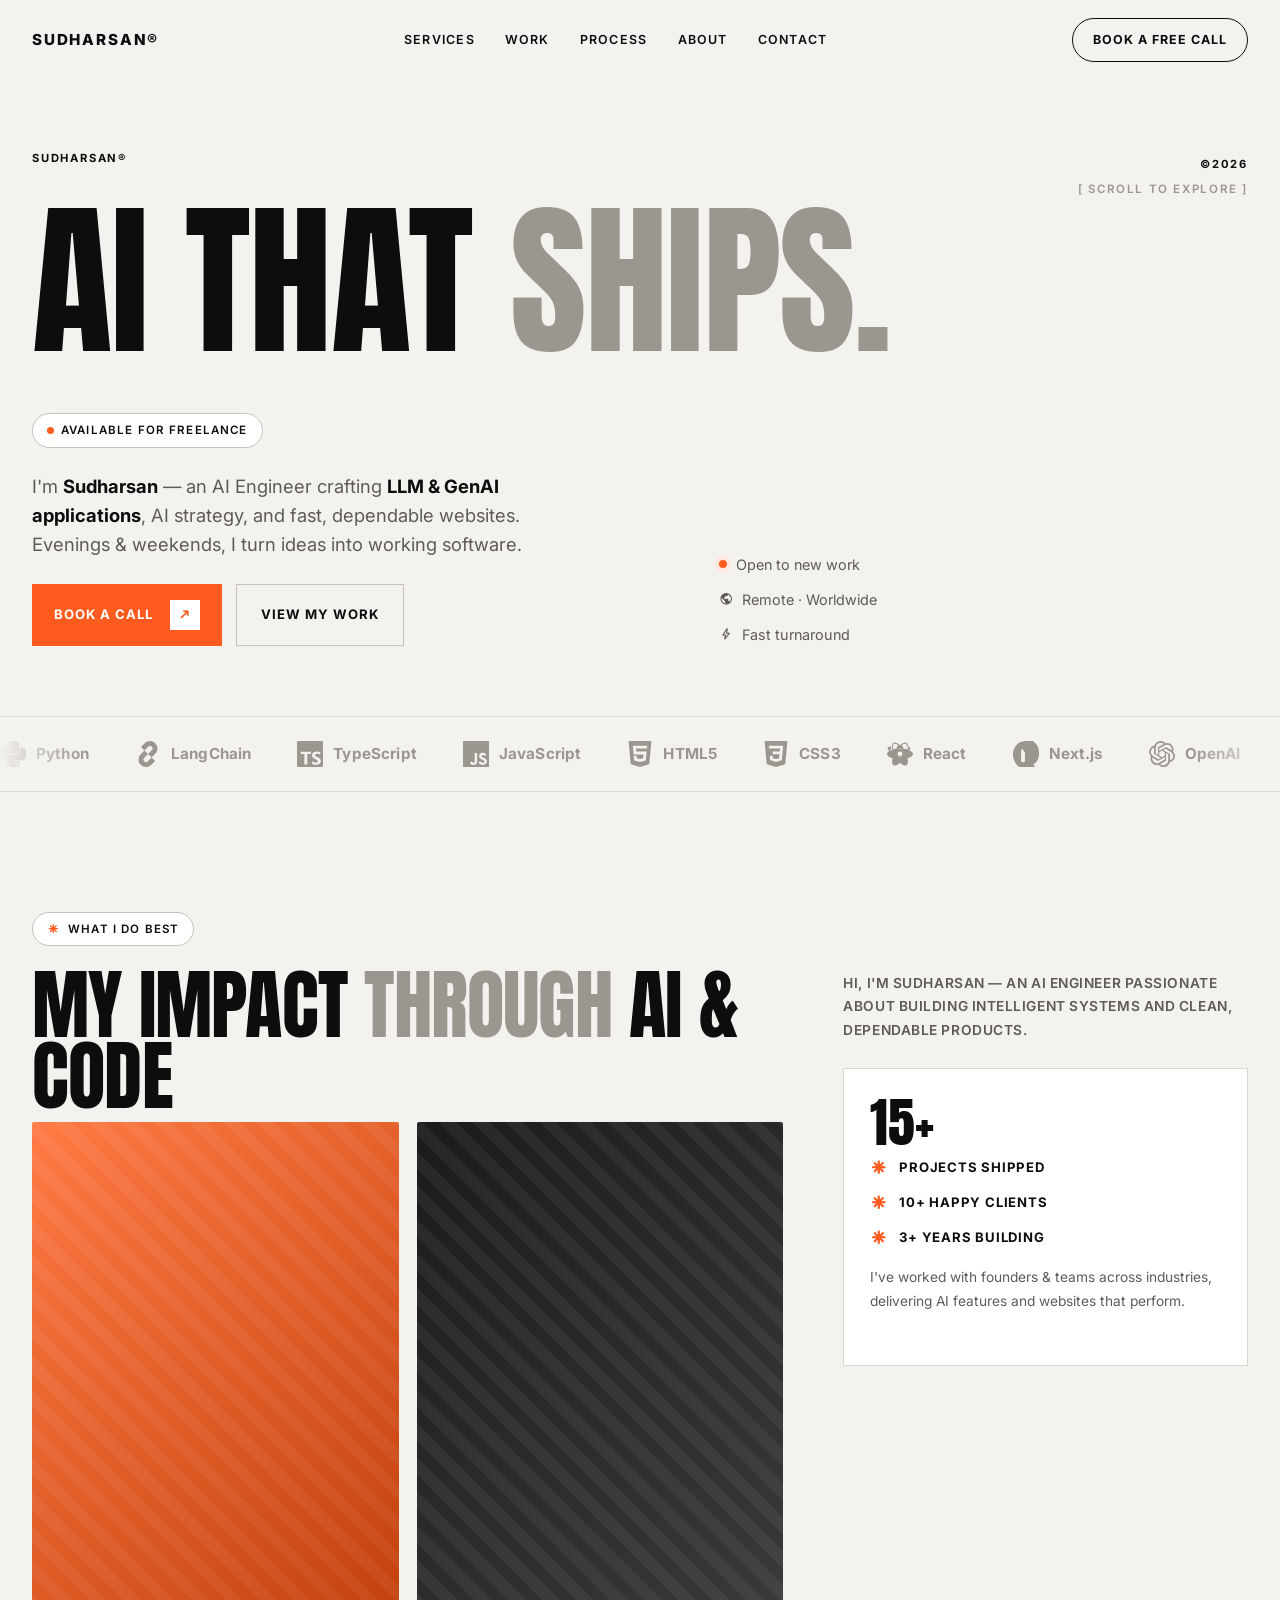
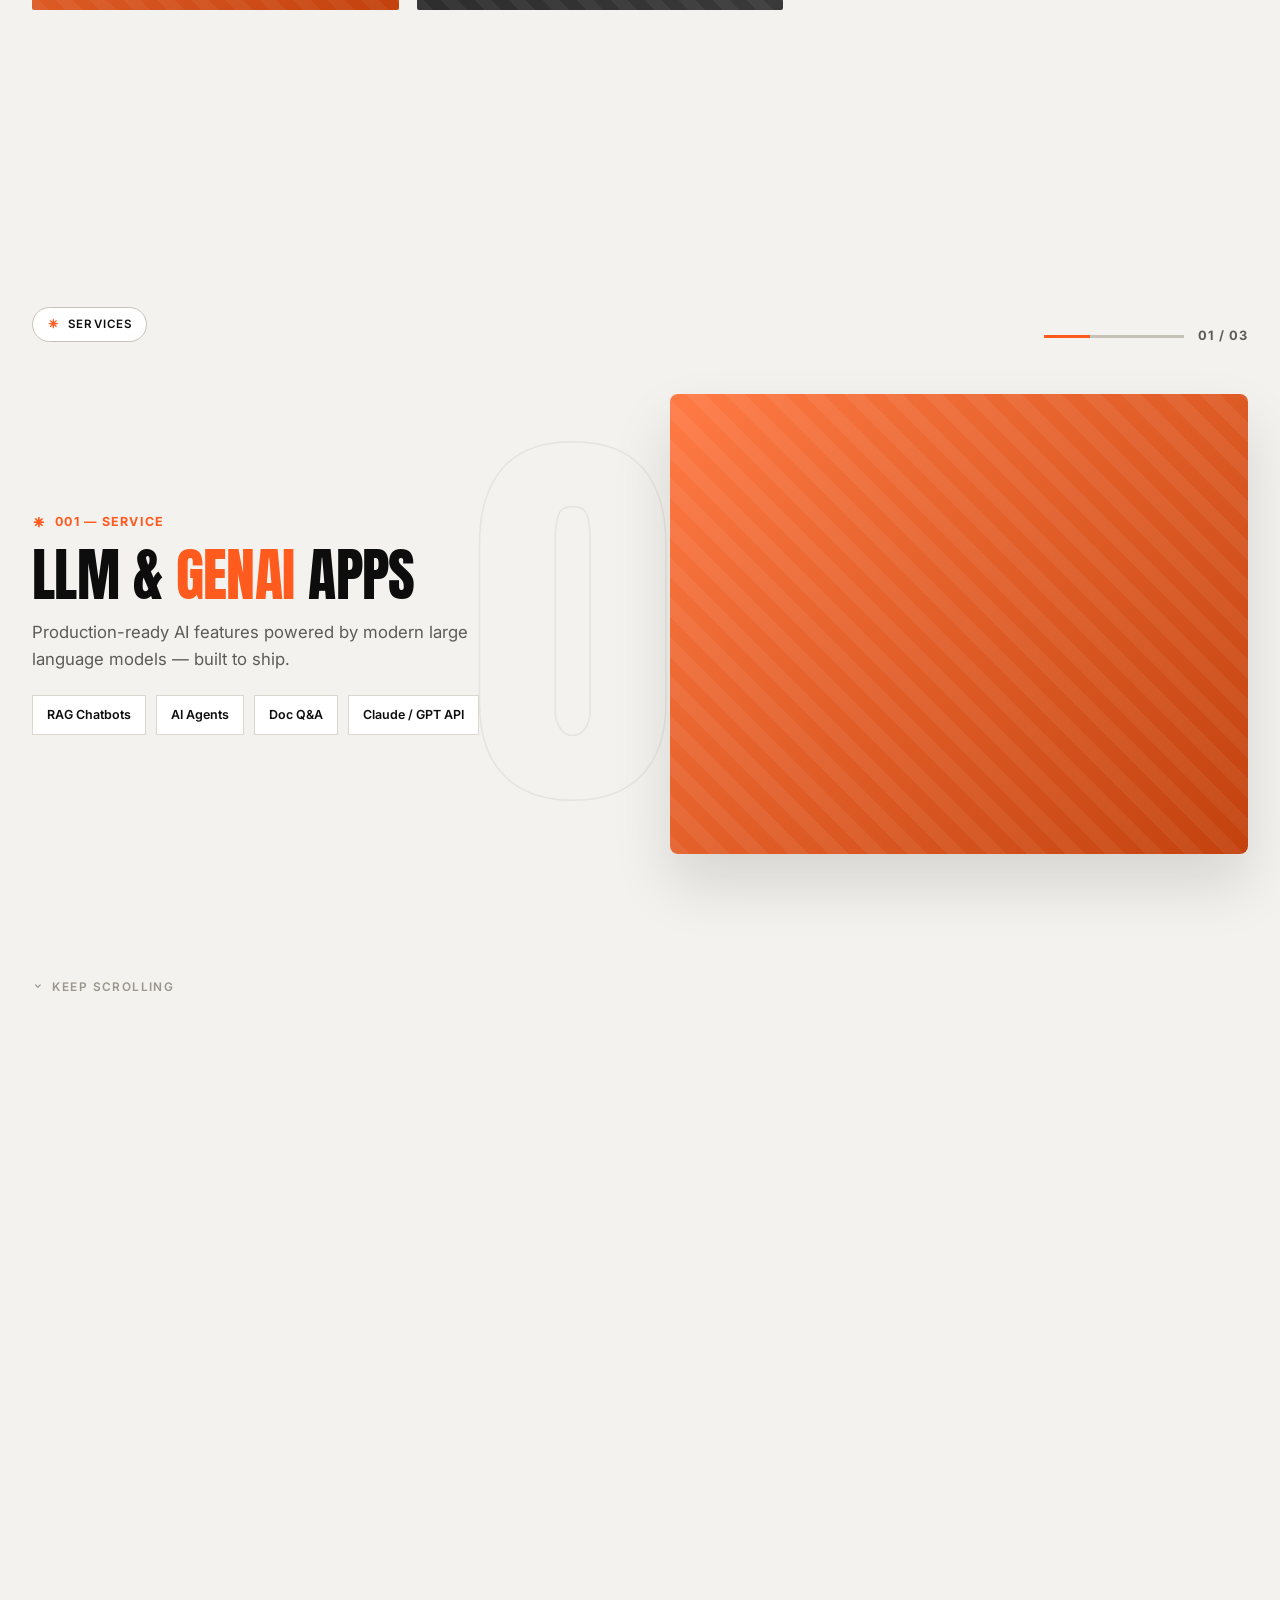
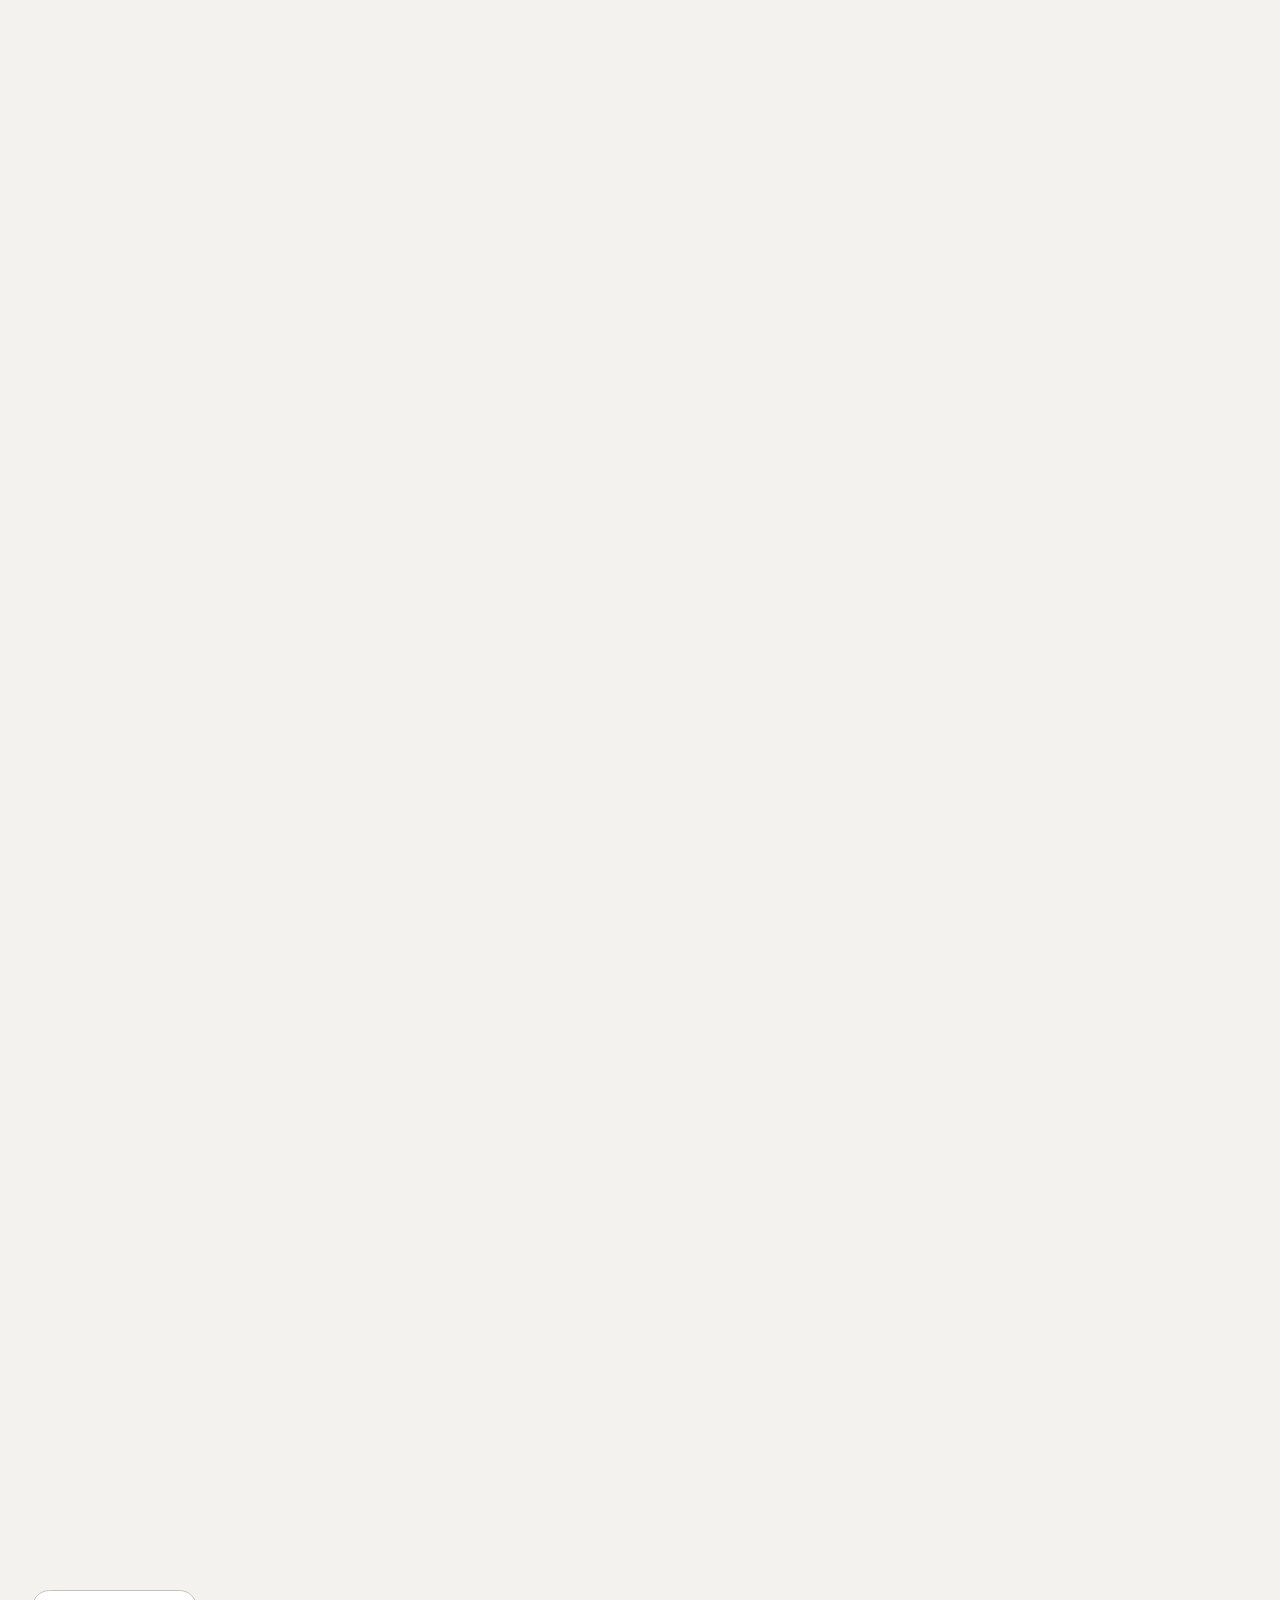
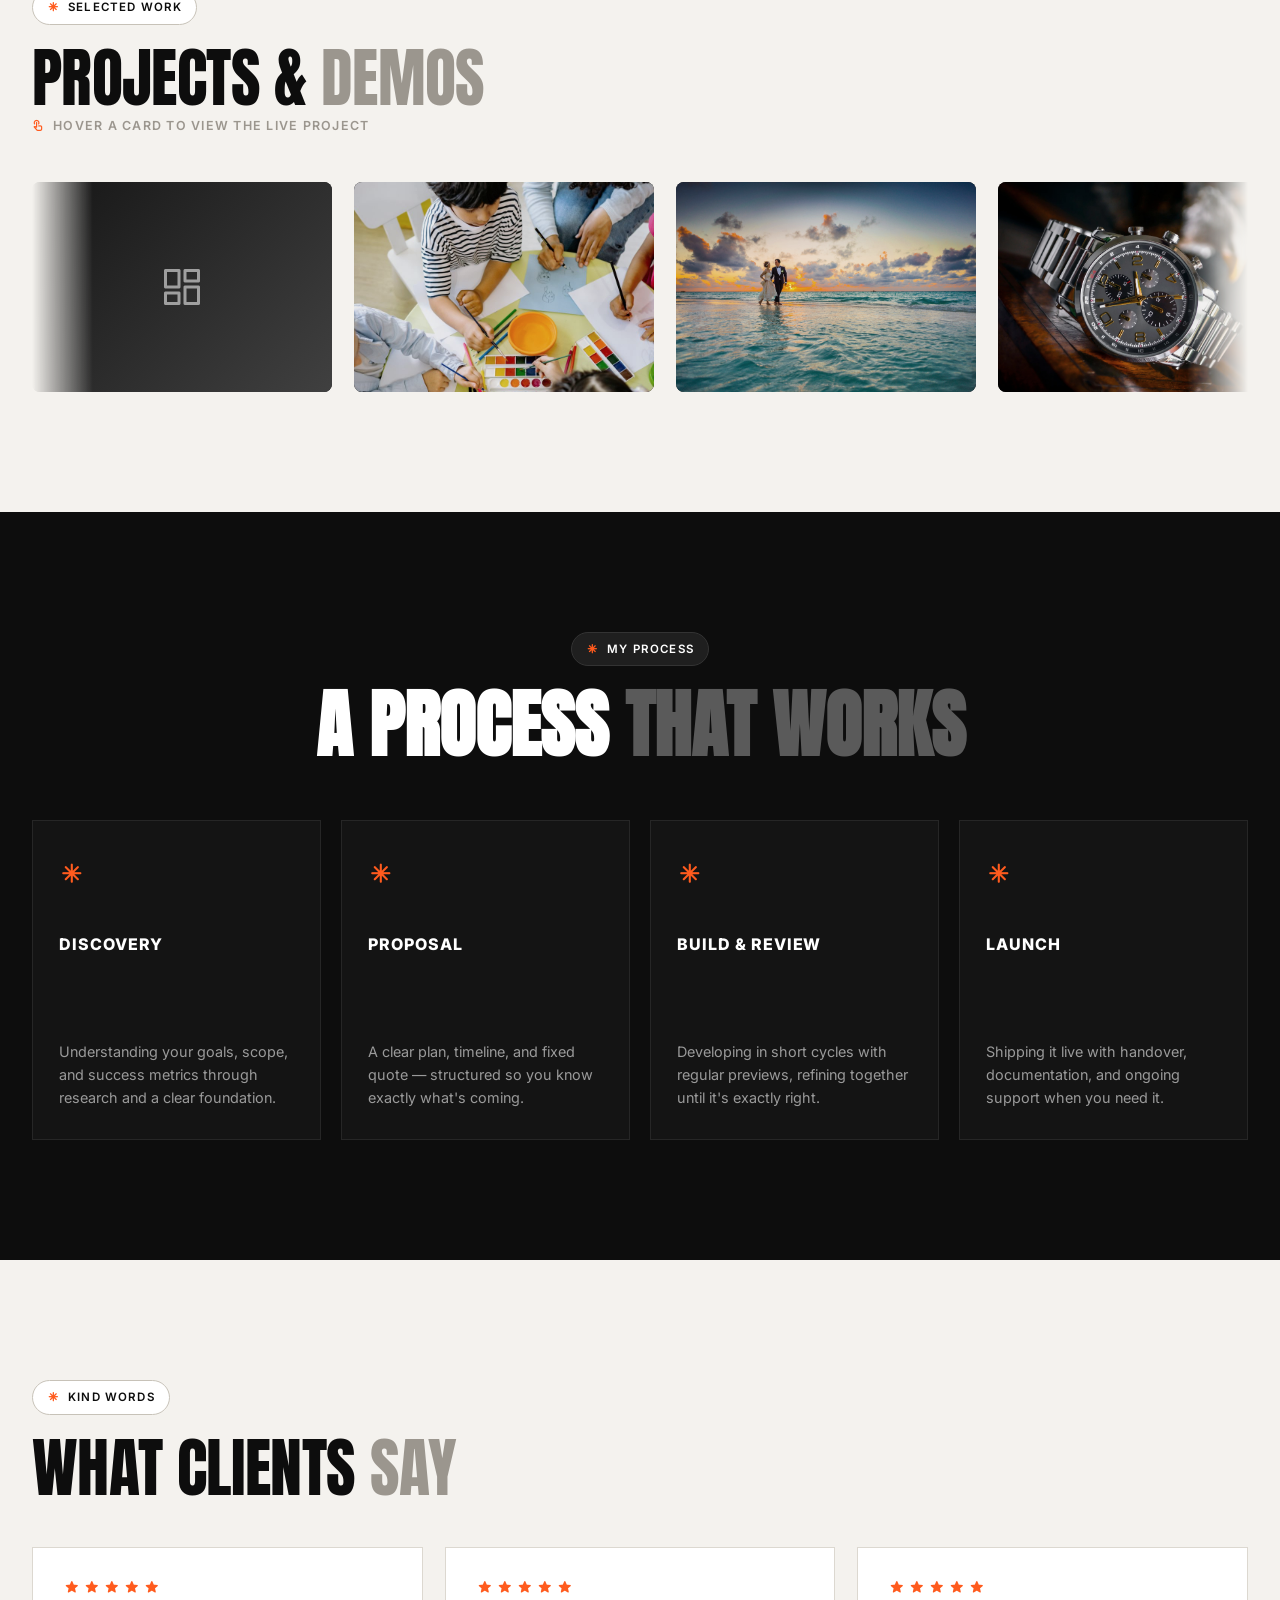
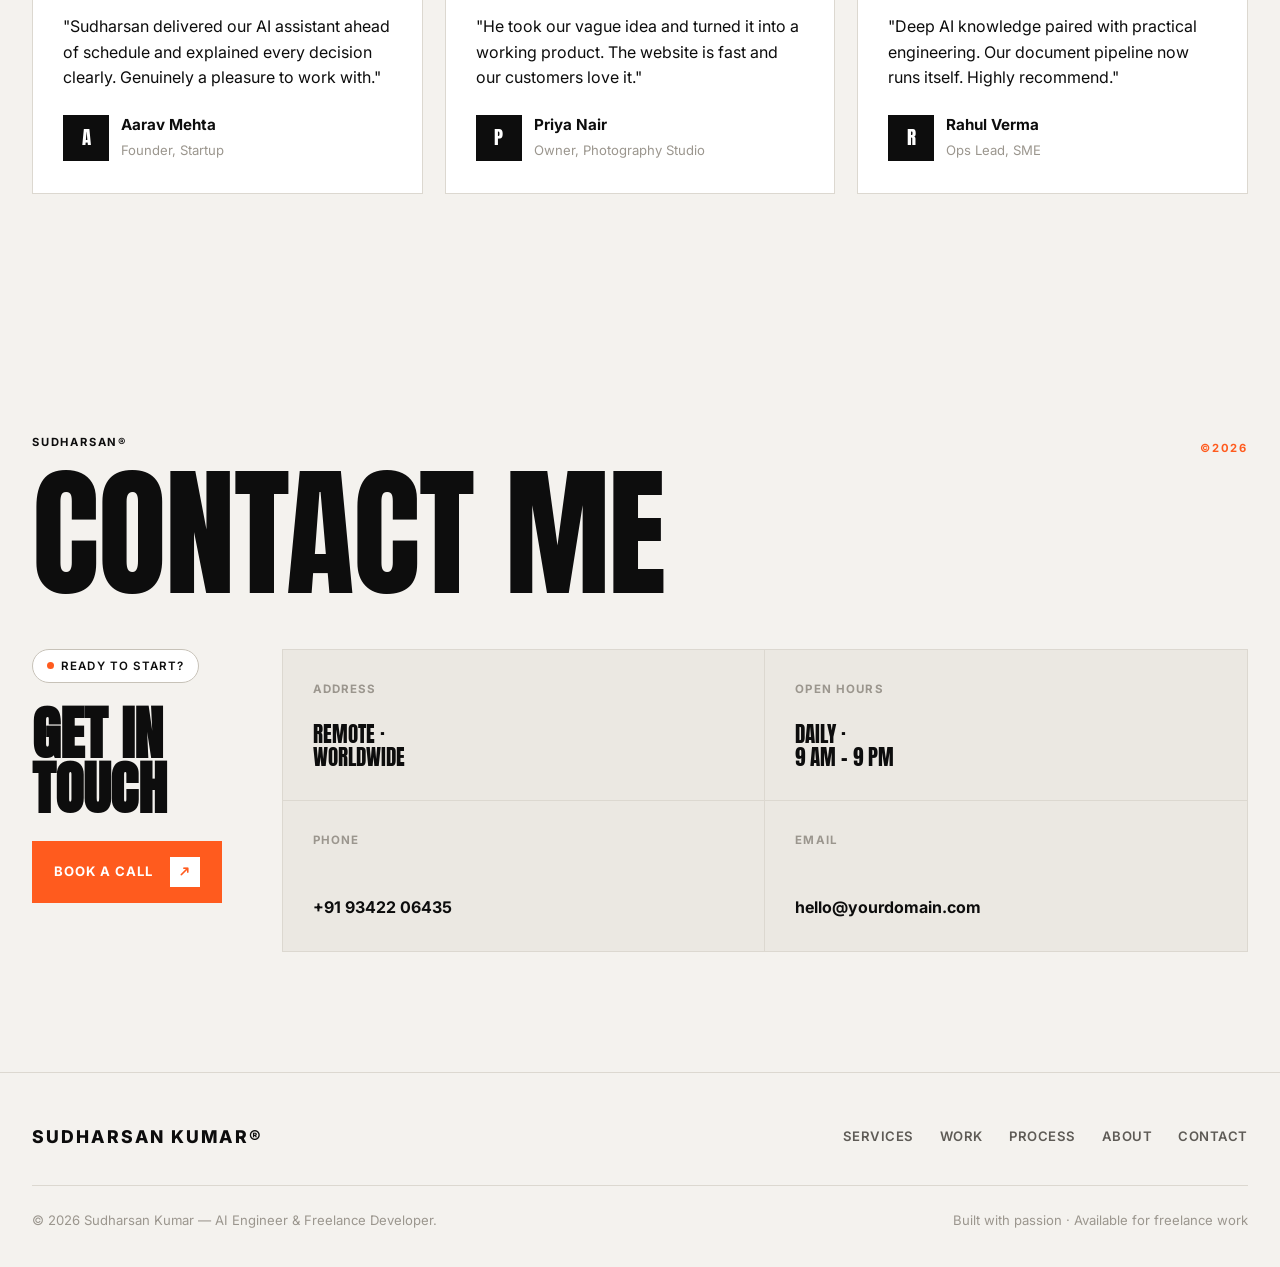
==== index.html @ 9393ac5e "Portfolio site + 5 live demos, bound to sudharsankumar.me Co-Authored-By: Claude Opus 4.8 (1M contex" ====
<!doctype html>
<html lang="en">
<head>
  <meta charset="utf-8" />
  <meta name="viewport" content="width=device-width, initial-scale=1" />
  <title>Sudharsan Kumar® — AI Engineer & Freelance Developer</title>
  <meta name="description" content="AI Engineer building LLM/GenAI applications, AI strategy, and modern web experiences. Available for freelance projects." />
  <meta property="og:title" content="Sudharsan Kumar — AI Engineer & Freelance Developer" />
  <meta property="og:description" content="LLM/GenAI apps, AI consulting, and web development — available for freelance work." />
  <meta property="og:type" content="website" />

  <link rel="preconnect" href="https://fonts.googleapis.com" />
  <link rel="preconnect" href="https://fonts.gstatic.com" crossorigin />
  <link href="https://fonts.googleapis.com/css2?family=Anton&family=Inter:wght@400;500;600;700;800&display=swap" rel="stylesheet" />
  <link href="https://fonts.googleapis.com/css2?family=Material+Symbols+Rounded:opsz,wght,FILL,GRAD@20..48,400,0,0&display=swap" rel="stylesheet" />

  <link rel="stylesheet" href="style.css" />
</head>
<body class="loading">

  <!-- intro preloader -->
  <div class="preloader" id="preloader">
    <div class="pl-name">SUDHARSAN<span class="fill">SUDHARSAN</span></div>
    <div class="pl-sub">AI Engineer · Freelance Developer</div>
  </div>

  <!-- header -->
  <header>
    <div class="wrap nav">
      <a href="#top" class="brand">Sudharsan®</a>
      <nav class="nav-links" id="navLinks">
        <a href="services.html">Services</a>
        <a href="#work">Work</a>
        <a href="#process">Process</a>
        <a href="#about">About</a>
        <a href="#contact">Contact</a>
      </nav>
      <div class="nav-right">
        <a href="#contact" class="nav-call">Book a Free Call</a>
        <button class="menu-btn" id="menuBtn"><span class="msi">menu</span></button>
      </div>
    </div>
  </header>

  <!-- hero -->
  <section class="hero" id="top">
    <div class="wrap">
      <div class="top-row">
        <span class="micro">Sudharsan®</span>
        <div style="text-align:right">
          <span class="micro orange">©2026</span>
          <div class="scroll-tag" style="margin-top:4px">[ Scroll to explore ]</div>
        </div>
      </div>
      <h1 class="display"><span class="b">AI THAT</span> <span class="g">SHIPS.</span></h1>

      <div class="hero-sub reveal">
        <div>
          <div class="sec-tag"><span class="pill"><span class="dot"></span> Available for freelance</span></div>
          <p class="lead">I'm <b>Sudharsan</b> — an AI Engineer crafting <b>LLM &amp; GenAI applications</b>, AI strategy, and fast, dependable websites. Evenings &amp; weekends, I turn ideas into working software.</p>
          <div class="hero-cta">
            <a class="btn btn-orange" href="#contact">Book a call <span class="ico"><span class="msi">north_east</span></span></a>
            <a class="btn btn-out" href="#work">View my work</a>
          </div>
        </div>
        <div class="hero-meta">
          <span><span class="live"></span> Open to new work</span>
          <span><span class="msi orange">public</span> Remote · Worldwide</span>
          <span><span class="msi orange">bolt</span> Fast turnaround</span>
        </div>
      </div>
    </div>
  </section>

  <!-- trusted / tech strip (logo loop) -->
  <div class="trusted">
    <div class="logo-loop"><div class="logo-track" id="logoTrack"></div></div>
  </div>

  <!-- impact / about-hero -->
  <section class="pad" id="about">
    <div class="wrap impact">
      <div class="reveal">
        <div class="sec-tag"><span class="pill"><span class="ast"><span class="msi">asterisk</span></span> What I do best</span></div>
        <h2 class="display">MY IMPACT <span class="g">THROUGH</span> AI &amp; CODE</h2>
        <div class="impact-imgs">
          <div class="ph"></div>
          <div class="ph dark"></div>
        </div>
      </div>
      <div class="right reveal">
        <p>Hi, I'm Sudharsan — an AI Engineer passionate about building intelligent systems and clean, dependable products.</p>
        <div class="statbox">
          <div class="big" data-count="15">0</div>
          <div class="stat-rows">
            <div class="r"><span class="msi">asterisk</span> Projects shipped</div>
            <div class="r"><span class="msi">asterisk</span> 10+ happy clients</div>
            <div class="r"><span class="msi">asterisk</span> 3+ years building</div>
          </div>
          <p style="text-transform:none;font-weight:400;color:var(--dim);margin-top:18px;letter-spacing:0">I've worked with founders &amp; teams across industries, delivering AI features and websites that perform.</p>
        </div>
      </div>
    </div>
  </section>

  <!-- services (scroll-pinned, one-by-one reveal) -->
  <section id="services" class="srv-scroll" data-count="3">
    <div class="srv-stage">
      <div class="wrap">
        <div class="srv-top">
          <div class="sec-tag"><span class="pill"><span class="ast"><span class="msi">asterisk</span></span> Services</span></div>
          <div class="srv-progress"><span class="bar" id="srvBar"></span><span class="idx" id="srvIdx">01 / 03</span></div>
        </div>

        <div class="srv-deck">
          <!-- giant rotating number -->
          <div class="srv-numwrap"><div class="srv-num" id="srvNum">01</div></div>

          <!-- slides -->
          <div class="srv-slides">
            <article class="srv-slide active" data-i="0">
              <div class="srv-kicker"><span class="ast"><span class="msi">asterisk</span></span> 001 — Service</div>
              <h3 class="display">LLM &amp; <span class="o">GENAI</span> APPS</h3>
              <p>Production-ready AI features powered by modern large language models — built to ship.</p>
              <div class="tags"><span>RAG Chatbots</span><span>AI Agents</span><span>Doc Q&amp;A</span><span>Claude / GPT API</span></div>
            </article>
            <article class="srv-slide" data-i="1">
              <div class="srv-kicker"><span class="ast"><span class="msi">asterisk</span></span> 002 — Service</div>
              <h3 class="display">AI <span class="o">CONSULTING</span> &amp; STRATEGY</h3>
              <p>Helping teams adopt AI the right way — practical, measurable, and grounded.</p>
              <div class="tags"><span>Use-case Discovery</span><span>Architecture</span><span>Proof-of-Concepts</span><span>Cost &amp; Quality Tuning</span></div>
            </article>
            <article class="srv-slide" data-i="2">
              <div class="srv-kicker"><span class="ast"><span class="msi">asterisk</span></span> 003 — Service</div>
              <h3 class="display">WEB <span class="o">DEVELOPMENT</span></h3>
              <p>Fast, responsive static &amp; dynamic websites &amp; apps for businesses of every kind.</p>
              <div class="tags"><span>Schools &amp; Colleges</span><span>Photography</span><span>E-commerce</span><span>Dashboards &amp; Auth</span></div>
            </article>
          </div>

          <!-- visual panels (cross-fade per service) -->
          <div class="srv-visual">
            <div class="vp active" data-i="0" style="background:linear-gradient(135deg,#ff7a45,#c2410c)"></div>
            <div class="vp" data-i="1" style="background:linear-gradient(135deg,#1b1b1b,#3a3a3a)"></div>
            <div class="vp" data-i="2" style="background:linear-gradient(135deg,#ffb38a,#ff5b1e)"></div>
          </div>
        </div>

        <div class="srv-hint" id="srvHint"><span class="msi">expand_more</span> Keep scrolling</div>
      </div>
    </div>
  </section>

  <!-- work -->
  <section class="pad" id="work" style="padding-top:0">
    <div class="wrap">
      <div class="sec-tag reveal"><span class="pill"><span class="ast"><span class="msi">asterisk</span></span> Selected work</span></div>
      <h2 class="display reveal" style="font-size:clamp(2.2rem,5vw,4rem)">PROJECTS &amp; <span class="gray">DEMOS</span></h2>

      <div class="work-hint reveal"><span class="msi">touch_app</span> Hover a card to view the live project</div>
      <div class="work-marquee">
      <div class="work-grid" id="workGrid">
        <a class="proj" href="demos/school-portal/index.html" target="_blank" rel="noopener">
          <div class="proj-fallback" style="background:linear-gradient(135deg,#161616,#404040)"><span class="msi">dashboard</span></div>
          <span class="viewp">View Project <span class="msi">north_east</span></span>
        </a>
        <a class="proj" href="demos/colegio-santa-lucia/index.html" target="_blank" rel="noopener">
          <img src="assets/school-site.jpg" alt="School / College Website" loading="lazy">
          <span class="viewp">View Project <span class="msi">north_east</span></span>
        </a>
        <a class="proj" href="demos/photography/index.html" target="_blank" rel="noopener">
          <img src="assets/photography.jpg" alt="Photography Studio Site" loading="lazy">
          <span class="viewp">View Project <span class="msi">north_east</span></span>
        </a>
        <a class="proj" href="demos/watches/index.html" target="_blank" rel="noopener">
          <img src="assets/watches.jpg" alt="Luxury Watch Store" loading="lazy">
          <span class="viewp">View Project <span class="msi">north_east</span></span>
        </a>
        <a class="proj proj-wide" href="demos/restaurant/index.html" target="_blank" rel="noopener">
          <img src="assets/restaurant.jpg" alt="Fine Dining Restaurant" loading="lazy">
          <span class="viewp">View Project <span class="msi">north_east</span></span>
        </a>
      </div>
      </div>
    </div>
  </section>

  <!-- process -->
  <section class="pad process" id="process">
    <div class="wrap">
      <div class="sec-head">
        <div class="sec-tag" style="justify-content:center"><span class="pill"><span class="ast"><span class="msi">asterisk</span></span> My process</span></div>
        <h2 class="reveal">A PROCESS <span class="g">THAT WORKS</span></h2>
      </div>
      <div class="proc-cards">
        <div class="pcard reveal"><div class="ic"><span class="msi">asterisk</span></div><h4>Discovery</h4><p>Understanding your goals, scope, and success metrics through research and a clear foundation.</p></div>
        <div class="pcard reveal"><div class="ic"><span class="msi">asterisk</span></div><h4>Proposal</h4><p>A clear plan, timeline, and fixed quote — structured so you know exactly what's coming.</p></div>
        <div class="pcard reveal"><div class="ic"><span class="msi">asterisk</span></div><h4>Build &amp; Review</h4><p>Developing in short cycles with regular previews, refining together until it's exactly right.</p></div>
        <div class="pcard reveal"><div class="ic"><span class="msi">asterisk</span></div><h4>Launch</h4><p>Shipping it live with handover, documentation, and ongoing support when you need it.</p></div>
      </div>
    </div>
  </section>

  <!-- testimonials -->
  <section class="pad">
    <div class="wrap">
      <div class="sec-tag reveal"><span class="pill"><span class="ast"><span class="msi">asterisk</span></span> Kind words</span></div>
      <h2 class="display reveal" style="font-size:clamp(2.2rem,5vw,4rem)">WHAT CLIENTS <span class="gray">SAY</span></h2>
      <div class="tgrid">
        <div class="tcard reveal">
          <div class="stars"><span class="msi">star</span><span class="msi">star</span><span class="msi">star</span><span class="msi">star</span><span class="msi">star</span></div>
          <p class="quote">"Sudharsan delivered our AI assistant ahead of schedule and explained every decision clearly. Genuinely a pleasure to work with."</p>
          <div class="tperson"><div class="avatar">A</div><div><strong>Aarav Mehta</strong><span>Founder, Startup</span></div></div>
        </div>
        <div class="tcard reveal">
          <div class="stars"><span class="msi">star</span><span class="msi">star</span><span class="msi">star</span><span class="msi">star</span><span class="msi">star</span></div>
          <p class="quote">"He took our vague idea and turned it into a working product. The website is fast and our customers love it."</p>
          <div class="tperson"><div class="avatar">P</div><div><strong>Priya Nair</strong><span>Owner, Photography Studio</span></div></div>
        </div>
        <div class="tcard reveal">
          <div class="stars"><span class="msi">star</span><span class="msi">star</span><span class="msi">star</span><span class="msi">star</span><span class="msi">star</span></div>
          <p class="quote">"Deep AI knowledge paired with practical engineering. Our document pipeline now runs itself. Highly recommend."</p>
          <div class="tperson"><div class="avatar">R</div><div><strong>Rahul Verma</strong><span>Ops Lead, SME</span></div></div>
        </div>
      </div>
    </div>
  </section>

  <!-- contact -->
  <section class="pad contact" id="contact">
    <div class="wrap">
      <div class="top-row">
        <span class="micro">Sudharsan®</span>
        <div style="text-align:right"><span class="micro orange">©2026</span></div>
      </div>
      <h2 class="display reveal">CONTACT ME</h2>

      <div class="get">
        <div class="get-left reveal">
          <div class="sec-tag"><span class="pill"><span class="dot"></span> Ready to start?</span></div>
          <h3>GET IN<br>TOUCH</h3>
          <a class="btn btn-orange" href="mailto:hello@yourdomain.com?subject=Freelance%20Project%20Enquiry">Book a call <span class="ico"><span class="msi">north_east</span></span></a>
        </div>
        <div class="contact-grid reveal">
          <div class="cbox"><span class="lbl">Address</span><span class="val">Remote ·<br>Worldwide</span></div>
          <div class="cbox"><span class="lbl">Open Hours</span><span class="val">Daily ·<br>9 AM – 9 PM</span></div>
          <div class="cbox"><span class="lbl">Phone</span><a href="https://wa.me/919342206435" target="_blank" rel="noopener"><span class="val sm">+91 93422 06435</span></a></div>
          <div class="cbox"><span class="lbl">Email</span><a href="mailto:hello@yourdomain.com"><span class="val sm">hello@yourdomain.com</span></a></div>
        </div>
      </div>
    </div>
  </section>

  <!-- footer -->
  <footer>
    <div class="wrap">
      <div class="foot">
        <a href="#top" class="brand" style="font-size:1.1rem">Sudharsan Kumar®</a>
        <div class="foot-links">
          <a href="#services">Services</a>
          <a href="#work">Work</a>
          <a href="#process">Process</a>
          <a href="#about">About</a>
          <a href="#contact">Contact</a>
        </div>
      </div>
      <div class="foot-bottom">
        <span>© <span id="year"></span> Sudharsan Kumar — AI Engineer &amp; Freelance Developer.</span>
        <span>Built with passion · Available for freelance work</span>
      </div>
    </div>
  </footer>

  <script>
    // intro preloader: hold ~1.6s while the name fills, then slide up to reveal site
    (function(){
      const pl=document.getElementById('preloader'); if(!pl)return;
      window.addEventListener('load',()=>{
        setTimeout(()=>{
          pl.classList.add('done');
          document.body.classList.remove('loading');
          setTimeout(()=>pl.remove(),1100); // remove after slide-up finishes
        },1600);
      });
      // safety: if load is slow, never trap the user
      setTimeout(()=>{if(document.body.classList.contains('loading')){pl.classList.add('done');document.body.classList.remove('loading');}},4000);
    })();

    document.getElementById('year').textContent = new Date().getFullYear();
    const mb=document.getElementById('menuBtn'), nl=document.getElementById('navLinks');
    mb.addEventListener('click',()=>nl.classList.toggle('open'));
    nl.querySelectorAll('a').forEach(a=>a.addEventListener('click',()=>nl.classList.remove('open')));

    // ===== scroll-pinned services: reveal one-by-one as you scroll through =====
    (function(){
      const sec=document.getElementById('services'); if(!sec)return;
      const slides=[...sec.querySelectorAll('.srv-slide')];
      const panels=[...sec.querySelectorAll('.vp')];
      const num=document.getElementById('srvNum');
      const bar=document.getElementById('srvBar');
      const idx=document.getElementById('srvIdx');
      const hint=document.getElementById('srvHint');
      const N=slides.length;
      let current=-1;
      const pad=n=>String(n+1).padStart(2,'0');

      function setActive(i){
        if(i===current)return; current=i;
        slides.forEach((s,k)=>s.classList.toggle('active',k===i));
        panels.forEach((p,k)=>p.classList.toggle('active',k===i));
        num.textContent=pad(i);
        // number nudges up as it changes
        num.style.transform='translateY(-14px)';requestAnimationFrame(()=>num.style.transform='');
        if(bar)bar.parentElement.style.setProperty('--p',((i+1)/N*100)+'%');
        if(idx)idx.textContent=pad(i)+' / '+String(N).padStart(2,'0');
      }

      function onScroll(){
        // skip the pinned math on mobile (section is un-pinned via CSS)
        if(matchMedia('(max-width:680px)').matches){slides.forEach(s=>s.classList.add('active'));return;}
        const r=sec.getBoundingClientRect();
        const total=sec.offsetHeight-window.innerHeight;     // scrollable distance inside the pin
        const scrolled=Math.min(Math.max(-r.top,0),total);
        const prog=total>0?scrolled/total:0;                  // 0..1 through the section
        let i=Math.floor(prog*N); if(i>=N)i=N-1; if(i<0)i=0;
        setActive(i);
        // hide the "keep scrolling" hint on the last slide
        if(hint)hint.style.opacity = i>=N-1 ? '0' : '1';
      }
      addEventListener('scroll',onScroll,{passive:true});
      addEventListener('resize',onScroll);
      onScroll();
    })();

    // ===== work marquee: duplicate cards so the loop is seamless =====
    (function(){
      const grid=document.getElementById('workGrid'); if(!grid)return;
      grid.innerHTML += grid.innerHTML;   // second copy -> translateX(-50%) loops perfectly
    })();

    // counter
    function animateCount(el){
      const t=+el.dataset.count;let c=0;const step=t/50;
      (function tick(){c+=step;if(c<t){el.textContent=Math.floor(c);requestAnimationFrame(tick);}else el.textContent=t+'+';})();
    }
    // reveal
    const io=new IntersectionObserver(es=>es.forEach(e=>{
      if(e.isIntersecting){e.target.classList.add('in');
        e.target.querySelectorAll&&e.target.querySelectorAll('[data-count]').forEach(animateCount);
        io.unobserve(e.target);}
    }),{threshold:.12});
    document.querySelectorAll('.reveal').forEach((el,i)=>{el.style.transitionDelay=(i%3)*70+'ms';io.observe(el);});

    // ===== Built-with logo loop =====
    // Brand glyphs from Simple Icons (CC0). 24x24 viewBox paths.
    (function(){
      const I={
        python:'M14.25.18l.9.2.73.26.59.3.45.32.34.34.25.34.16.33.1.3.04.26.02.2-.01.13V8.5l-.05.63-.13.55-.21.46-.26.38-.3.31-.33.25-.35.19-.35.14-.33.1-.3.07-.26.04-.21.02H8.77l-.69.05-.59.14-.5.22-.41.27-.33.32-.27.35-.2.36-.15.37-.1.35-.07.32-.04.27-.02.21v3.06H3.17l-.21-.03-.28-.07-.32-.12-.35-.18-.36-.26-.36-.36-.35-.46-.32-.59-.28-.73-.21-.88-.14-1.05-.05-1.23.06-1.22.16-1.04.24-.87.32-.71.36-.57.4-.44.42-.33.42-.24.4-.16.36-.1.32-.05.24-.01h.16l.06.01h8.16v-.83H6.18l-.01-2.75-.02-.37.05-.34.11-.31.17-.28.25-.26.31-.23.38-.2.44-.18.51-.15.58-.12.64-.1.71-.06.77-.04.84-.02 1.27.05zm-6.3 1.98l-.23.33-.08.41.08.41.23.34.33.22.41.09.41-.09.33-.22.23-.34.08-.41-.08-.41-.23-.33-.33-.22-.41-.09-.41.09zm13.09 3.95l.28.06.32.12.35.18.36.27.36.35.35.47.32.59.28.73.21.88.14 1.04.05 1.23-.06 1.23-.16 1.04-.24.86-.32.71-.36.57-.4.45-.42.33-.42.24-.4.16-.36.09-.32.05-.24.02-.16-.01h-8.22v.82h5.84l.01 2.76.02.36-.05.34-.11.31-.17.29-.25.25-.31.24-.38.2-.44.17-.51.15-.58.13-.64.09-.71.07-.77.04-.84.01-1.27-.04-1.07-.14-.9-.2-.73-.25-.59-.3-.45-.33-.34-.34-.25-.34-.16-.33-.1-.3-.04-.25-.02-.2.01-.13v-5.34l.05-.64.13-.54.21-.46.26-.38.3-.32.33-.24.35-.2.35-.14.33-.1.3-.06.26-.04.21-.02.13-.01h5.84l.69-.05.59-.14.5-.21.41-.28.33-.32.27-.35.2-.36.15-.36.1-.35.07-.32.04-.28.02-.21V6.07h2.09l.14.01zm-6.47 14.25l-.23.33-.08.41.08.41.23.33.33.23.41.08.41-.08.33-.23.23-.33.08-.41-.08-.41-.23-.33-.33-.23-.41-.08-.41.08z',
        // LangChain / LangGraph share the parrot brand mark
        langchain:'M13.796 0a6.93 6.93 0 0 0-4.91 2.019L5.451 5.455l3.273 3.27 3.432-3.432a2.284 2.284 0 0 1 3.277 0 2.28 2.28 0 0 1 0 3.275L12 12.001l3.273 3.273 3.433-3.435c2.692-2.692 2.692-7.127 0-9.82A6.92 6.92 0 0 0 13.796 0m-5.07 8.728-3.433 3.434c-2.692 2.693-2.692 7.126 0 9.819A6.92 6.92 0 0 0 10.203 24a6.93 6.93 0 0 0 4.911-2.02l3.432-3.432-3.271-3.272-3.433 3.433a2.284 2.284 0 0 1-3.277 0 2.28 2.28 0 0 1 0-3.276L12 12z',
        openai:'M22.282 9.821a5.985 5.985 0 0 0-.516-4.91 6.046 6.046 0 0 0-6.51-2.9A6.065 6.065 0 0 0 4.981 4.18a5.985 5.985 0 0 0-3.998 2.9 6.046 6.046 0 0 0 .743 7.097 5.98 5.98 0 0 0 .51 4.911 6.051 6.051 0 0 0 6.515 2.9A5.985 5.985 0 0 0 13.26 24a6.056 6.056 0 0 0 5.772-4.206 5.99 5.99 0 0 0 3.997-2.9 6.056 6.056 0 0 0-.747-7.073zM13.26 22.43a4.476 4.476 0 0 1-2.876-1.04l.141-.081 4.779-2.758a.795.795 0 0 0 .392-.681v-6.737l2.02 1.168a.071.071 0 0 1 .038.052v5.583a4.504 4.504 0 0 1-4.494 4.494zM3.6 18.304a4.47 4.47 0 0 1-.535-3.014l.142.085 4.783 2.759a.771.771 0 0 0 .78 0l5.843-3.369v2.332a.08.08 0 0 1-.033.062L9.74 19.95a4.5 4.5 0 0 1-6.14-1.646zM2.34 7.896a4.485 4.485 0 0 1 2.366-1.973V11.6a.766.766 0 0 0 .388.676l5.815 3.355-2.02 1.168a.076.076 0 0 1-.071 0l-4.83-2.786A4.504 4.504 0 0 1 2.34 7.872zm16.597 3.855l-5.833-3.387L15.119 7.2a.076.076 0 0 1 .071 0l4.83 2.791a4.494 4.494 0 0 1-.676 8.105v-5.678a.79.79 0 0 0-.407-.667zm2.01-3.023l-.141-.085-4.774-2.782a.776.776 0 0 0-.785 0L9.409 9.23V6.897a.066.066 0 0 1 .028-.061l4.83-2.787a4.5 4.5 0 0 1 6.68 4.66zm-12.64 4.135l-2.02-1.164a.08.08 0 0 1-.038-.057V6.075a4.5 4.5 0 0 1 7.375-3.453l-.142.08L8.704 5.46a.795.795 0 0 0-.393.681zm1.097-2.365l2.602-1.5 2.607 1.5v2.999l-2.597 1.5-2.607-1.5z',
        react:'M14.23 12.004a2.236 2.236 0 0 1-2.235 2.236 2.236 2.236 0 0 1-2.236-2.236 2.236 2.236 0 0 1 2.235-2.236 2.236 2.236 0 0 1 2.236 2.236zm2.648-10.69c-1.346 0-3.107.96-4.888 2.622-1.78-1.653-3.542-2.602-4.887-2.602-.41 0-.783.093-1.106.278-1.375.793-1.683 3.264-.973 6.365C1.98 8.917 0 10.42 0 12.004c0 1.59 1.99 3.097 5.043 4.03-.704 3.113-.39 5.588.988 6.38.32.187.69.275 1.102.275 1.345 0 3.107-.96 4.888-2.624 1.78 1.654 3.542 2.603 4.887 2.603.41 0 .783-.09 1.106-.275 1.374-.792 1.683-3.263.973-6.365C22.02 15.096 24 13.59 24 12.004c0-1.59-1.99-3.097-5.043-4.032.704-3.11.39-5.587-.988-6.38a2.167 2.167 0 0 0-1.092-.278zm-.005 1.09v.006c.225 0 .406.044.558.127.666.382.955 1.835.73 3.704-.054.46-.142.945-.25 1.44a23.476 23.476 0 0 0-3.107-.534 23.892 23.892 0 0 0-2.012-2.42c1.518-1.41 2.945-2.18 3.93-2.18zm-9.77.02c.983 0 2.414.77 3.93 2.178a23.07 23.07 0 0 0-2.01 2.42 22.89 22.89 0 0 0-3.114.538 15.02 15.02 0 0 1-.254-1.42c-.23-1.868.054-3.32.714-3.707.19-.09.4-.127.643-.127zm4.882 3.05c.659.452 1.32.967 1.973 1.539a23.857 23.857 0 0 0-1.971-.085c-.671 0-1.341.029-1.974.083.66-.572 1.322-1.086 1.972-1.538zM12 6.59c1.236 0 2.41.05 3.508.135-.6-.952-1.21-1.86-1.832-2.713A24.0 24.0 0 0 0 12 4.013c-.554 0-1.108.003-1.673.005-.622.852-1.232 1.76-1.832 2.71A23.94 23.94 0 0 1 12 6.59zm9.295 2.835c-.81-.704-1.92-1.348-3.262-1.9.272-1.1.382-2.105.382-2.974l-.001-.005c1.83.527 3.005 1.357 3.005 2.255 0 .858-.71 1.74-2.124 2.624zm-18.59.001c-1.414-.885-2.123-1.766-2.123-2.624 0-.898 1.174-1.728 3.005-2.255 0 .87.11 1.874.382 2.974-1.34.552-2.45 1.196-3.264 1.905zm9.295 5.572c-.65-.452-1.31-.966-1.964-1.539.633.055 1.303.084 1.974.084.67 0 1.34-.029 1.973-.083-.66.572-1.322 1.086-1.983 1.538zM12 17.41c-1.236 0-2.41-.05-3.508-.135.6.952 1.21 1.86 1.832 2.713.554.003 1.108.005 1.673.005l1.673-.005c.622-.852 1.232-1.76 1.832-2.71-1.097.086-2.27.135-3.502.135z',
        fastapi:'M12 0C5.375 0 0 5.375 0 12s5.375 12 12 12 12-5.375 12-12S18.625 0 12 0zm-.624 21.62v-7.528H7.19L13.203 2.38v7.528h4.029z',
        nextdotjs:'M11.214.006c-.052.005-.216.022-.364.033-3.408.308-6.6 2.147-8.623 4.974a11.876 11.876 0 0 0-2.118 5.243c-.116.81-.13 1.049-.13 2.143 0 1.094.014 1.333.13 2.143.788 5.443 4.663 10.017 9.918 11.71.94.303 1.93.51 3.057.636.44.05 2.337.05 2.777 0 1.945-.215 3.591-.694 5.215-1.522.249-.127.297-.16.263-.189-.022-.018-1.06-1.41-2.305-3.095l-2.265-3.06-2.839-4.203a384.916 384.916 0 0 0-2.857-4.205c-.013-.001-.026 1.867-.033 4.15-.01 3.995-.014 4.157-.064 4.252a.43.43 0 0 1-.207.215c-.075.038-.142.045-.499.045H7.81l-.097-.061a.43.43 0 0 1-.155-.168l-.049-.105.005-5.559.008-5.561.073-.092a.64.64 0 0 1 .174-.143c.096-.047.134-.052.54-.052.478 0 .558.018.682.154.035.038 1.337 1.999 2.895 4.361 1.557 2.362 3.687 5.587 4.734 7.166l1.9 2.879.097-.063a12.318 12.318 0 0 0 2.465-2.163 11.947 11.947 0 0 0 2.825-6.135c.116-.81.13-1.049.13-2.143 0-1.094-.014-1.333-.13-2.143C23.838 4.55 19.96-.025 14.706-1.668c-.927-.3-1.912-.508-3.017-.635-.272-.03-2.144-.063-2.475-.045z',
        typescript:'M1.125 0C.502 0 0 .502 0 1.125v21.75C0 23.498.502 24 1.125 24h21.75c.623 0 1.125-.502 1.125-1.125V1.125C24 .502 23.498 0 22.875 0zm17.363 9.75c.612 0 1.154.037 1.627.111a6.38 6.38 0 0 1 1.306.34v2.458a3.95 3.95 0 0 0-.643-.361 5.093 5.093 0 0 0-.717-.26 5.453 5.453 0 0 0-1.426-.2c-.3 0-.573.028-.819.086a2.1 2.1 0 0 0-.623.242c-.17.104-.3.229-.393.374a.888.888 0 0 0-.14.49c0 .196.053.373.156.529.104.156.252.304.443.444s.423.276.696.41c.273.135.582.274.926.416.47.197.892.407 1.266.628.374.222.695.473.963.753.268.279.472.598.614.957.142.359.214.776.214 1.253 0 .657-.125 1.21-.373 1.656a3.033 3.033 0 0 1-1.012 1.085 4.38 4.38 0 0 1-1.487.596c-.566.12-1.163.18-1.79.18a9.916 9.916 0 0 1-1.84-.164 5.544 5.544 0 0 1-1.512-.493v-2.63a5.033 5.033 0 0 0 3.237 1.2c.333 0 .624-.03.872-.09.249-.06.456-.144.623-.25.166-.108.29-.234.373-.38a1.023 1.023 0 0 0-.074-1.089 2.12 2.12 0 0 0-.537-.5 5.597 5.597 0 0 0-.807-.444 27.72 27.72 0 0 0-1.007-.436c-.918-.383-1.602-.852-2.053-1.405-.45-.553-.676-1.222-.676-2.005 0-.614.123-1.141.369-1.582.246-.441.58-.804 1.004-1.089a4.494 4.494 0 0 1 1.47-.629 7.536 7.536 0 0 1 1.77-.201zm-15.113.188h9.563v2.166H9.506v9.646H6.789v-9.646H3.375z',
        javascript:'M0 0h24v24H0V0zm22.034 18.276c-.175-1.095-.888-2.015-3.003-2.873-.736-.345-1.554-.585-1.797-1.14-.091-.33-.105-.51-.046-.705.15-.646.915-.84 1.515-.66.39.12.75.42.976.9 1.034-.676 1.034-.676 1.755-1.125-.27-.42-.404-.601-.586-.78-.63-.705-1.469-1.065-2.834-1.034l-.705.089c-.676.165-1.32.525-1.71 1.005-1.14 1.291-.811 3.541.569 4.471 1.365 1.02 3.361 1.244 3.616 2.205.24 1.17-.87 1.545-1.966 1.41-.811-.18-1.26-.586-1.755-1.336l-1.83 1.051c.21.48.45.689.81 1.109 1.74 1.756 6.09 1.666 6.871-1.004.029-.09.24-.705.074-1.65l.046.067zm-8.983-7.245h-2.248c0 1.938-.009 3.864-.009 5.805 0 1.232.063 2.363-.138 2.711-.33.689-1.18.601-1.566.48-.396-.196-.597-.466-.83-.855-.063-.105-.11-.196-.127-.196l-1.825 1.125c.305.63.75 1.172 1.324 1.517.855.51 2.004.675 3.207.405.783-.226 1.458-.691 1.811-1.411.51-.93.402-2.07.397-3.346.012-2.054 0-4.109 0-6.179l.004-.056z',
        html5:'M1.5 0h21l-1.91 21.563L11.977 24l-8.564-2.438L1.5 0zm7.031 9.75l-.232-2.718 10.059.003.23-2.622L5.412 4.41l.698 8.01h9.126l-.326 3.426-2.91.804-2.955-.81-.188-2.11H6.248l.33 4.171L12 19.351l5.379-1.443.744-8.157H8.531z',
        css3:'M1.5 0h21l-1.91 21.563L11.977 24l-8.565-2.438L1.5 0zm17.09 4.413L5.41 4.41l.213 2.622 10.125.002-.255 2.716h-6.64l.24 2.573h6.182l-.366 3.523-2.91.804-2.956-.81-.188-2.11h-2.61l.29 3.855L12 19.288l5.373-1.53L18.59 4.414z',
        tailwindcss:'M12.001 4.8c-3.2 0-5.2 1.6-6 4.8 1.2-1.6 2.6-2.2 4.2-1.8.913.228 1.565.89 2.288 1.624C13.666 10.618 15.027 12 18.001 12c3.2 0 5.2-1.6 6-4.8-1.2 1.6-2.6 2.2-4.2 1.8-.913-.228-1.565-.89-2.288-1.624C16.337 6.182 14.976 4.8 12.001 4.8zm-6 7.2c-3.2 0-5.2 1.6-6 4.8 1.2-1.6 2.6-2.2 4.2-1.8.913.228 1.565.89 2.288 1.624 1.177 1.194 2.538 2.576 5.512 2.576 3.2 0 5.2-1.6 6-4.8-1.2 1.6-2.6 2.2-4.2 1.8-.913-.228-1.565-.89-2.288-1.624C10.337 13.382 8.976 12 6.001 12z',
        pytorch:'M12.005 0L4.952 7.053a9.865 9.865 0 0 0 0 13.945 9.866 9.866 0 0 0 13.946 0c3.847-3.872 3.847-10.097 0-13.945l-1.764 1.765c2.896 2.92 2.896 7.508 0 10.428a7.32 7.32 0 0 1-10.428 0c-2.896-2.92-2.896-7.508 0-10.428l4.34-4.34.93-.954V0zm3.233 4.589a1.376 1.376 0 0 0-1.376 1.376 1.376 1.376 0 0 0 1.376 1.376 1.376 1.376 0 0 0 1.376-1.376 1.376 1.376 0 0 0-1.376-1.376z',
        docker:'M13.983 11.078h2.119a.186.186 0 0 0 .186-.185V9.006a.186.186 0 0 0-.186-.186h-2.119a.185.185 0 0 0-.185.185v1.888c0 .102.083.185.185.185m-2.954-5.43h2.118a.186.186 0 0 0 .186-.186V3.574a.186.186 0 0 0-.186-.185h-2.118a.185.185 0 0 0-.185.185v1.888c0 .102.082.185.185.185m0 2.716h2.118a.187.187 0 0 0 .186-.186V6.29a.186.186 0 0 0-.186-.185h-2.118a.185.185 0 0 0-.185.185v1.887c0 .102.082.185.185.186m-2.93 0h2.12a.186.186 0 0 0 .184-.186V6.29a.185.185 0 0 0-.185-.185H8.1a.185.185 0 0 0-.185.185v1.887c0 .102.083.185.185.186m-2.964 0h2.119a.186.186 0 0 0 .185-.186V6.29a.185.185 0 0 0-.185-.185H5.136a.186.186 0 0 0-.186.185v1.887c0 .102.084.185.186.186m5.893 2.715h2.118a.186.186 0 0 0 .186-.185V9.006a.186.186 0 0 0-.186-.186h-2.118a.185.185 0 0 0-.185.185v1.888c0 .102.082.185.185.185m-2.93 0h2.12a.185.185 0 0 0 .184-.185V9.006a.185.185 0 0 0-.184-.186h-2.12a.185.185 0 0 0-.184.185v1.888c0 .102.083.185.185.185m-2.964 0h2.119a.185.185 0 0 0 .185-.185V9.006a.185.185 0 0 0-.185-.186H5.136a.186.186 0 0 0-.186.186v1.887c0 .102.084.185.186.185m-2.92 0h2.12a.185.185 0 0 0 .184-.185V9.006a.185.185 0 0 0-.184-.186h-2.12a.185.185 0 0 0-.184.185v1.888c0 .102.082.185.185.185M23.763 9.89c-.065-.051-.672-.51-1.954-.51-.338.001-.676.03-1.01.087-.248-1.7-1.653-2.53-1.716-2.566l-.344-.199-.226.327c-.284.438-.49.922-.612 1.43-.23.97-.09 1.882.403 2.661-.595.332-1.55.413-1.744.42H.751a.751.751 0 0 0-.75.748 11.376 11.376 0 0 0 .692 4.062c.545 1.428 1.355 2.48 2.41 3.124 1.18.723 3.1 1.137 5.275 1.137.983.003 1.963-.086 2.93-.266a12.248 12.248 0 0 0 3.823-1.389c.98-.567 1.86-1.288 2.61-2.136 1.252-1.418 1.998-2.997 2.553-4.4h.221c1.372 0 2.215-.549 2.68-1.009.309-.293.55-.65.707-1.046l.098-.288z',
        kubernetes:'M10.204 14.35l.007.01-.999 2.413a5.171 5.171 0 0 1-2.075-2.597l2.578-.437.004.005a.44.44 0 0 1 .484.606zm-.833-2.129a.44.44 0 0 0 .173-.756l.002-.011L7.585 9.7a5.143 5.143 0 0 0-.73 3.255l2.514-.725.002-.009zm1.145-1.98a.44.44 0 0 0 .699-.337l.01-.005.15-2.62a5.144 5.144 0 0 0-3.01 1.442l2.147 1.523.004-.002zm.76 2.75l.723.349.722-.347.18-.78-.5-.625h-.804l-.5.625.179.779zm1.5-3.095a.44.44 0 0 0 .7.336l.008.003 2.134-1.513a5.188 5.188 0 0 0-2.992-1.442l.148 2.615.002.001zm10.876 5.97l-5.773 7.181a1.6 1.6 0 0 1-1.25.599l-9.247.001a1.6 1.6 0 0 1-1.25-.598l-5.776-7.18a1.583 1.583 0 0 1-.307-1.34L2.46 3.452a1.594 1.594 0 0 1 .868-1.072L11.957.222a1.595 1.595 0 0 1 1.293.001l8.625 4.155c.42.203.733.589.868 1.071l2.42 11.404a1.582 1.582 0 0 1-.307 1.345l-.099.121zm-3.555-4.482l-.062-.395-2.95.05a4.13 4.13 0 0 0-.46-1.418l2.39-1.737-.272-.291a8.0 8.0 0 0 0-.34-.305l-2.328 1.852a4.166 4.166 0 0 0-1.252-.752l.31-2.943-.39-.072a8.0 8.0 0 0 0-.453-.063l-.95 2.799a4.18 4.18 0 0 0-1.466 0l-.95-2.799a8.0 8.0 0 0 0-.453.063l-.39.072.31 2.943a4.166 4.166 0 0 0-1.252.752L6.487 8.04a8.0 8.0 0 0 0-.34.305l-.272.291 2.39 1.737a4.13 4.13 0 0 0-.46 1.418l-2.95-.05-.062.395a8.0 8.0 0 0 0-.04.46l2.92.55a4.118 4.118 0 0 0 .497 1.42l-2.354 1.766.227.348c.073.108.149.214.227.318l2.751-1.605a4.18 4.18 0 0 0 1.077.995l-1.014 2.751.36.16c.137.058.276.112.417.16l1.395-2.604c.45.096.91.119 1.367.07l1.395 2.604c.141-.048.28-.102.417-.16l.36-.16-1.014-2.751a4.18 4.18 0 0 0 1.077-.995l2.751 1.605c.078-.104.154-.21.227-.318l.227-.348-2.354-1.766c.255-.444.424-.927.497-1.42l2.92-.55a8.0 8.0 0 0 0-.04-.46zm-9.13 1.937a.44.44 0 0 0-.484.606l-.005.007.999 2.413a5.171 5.171 0 0 0 2.094-2.59l-2.6-.44z',
        amazonaws:'M6.763 10.036c0 .296.032.535.088.71.064.176.144.368.256.576.04.063.056.127.056.183 0 .08-.048.16-.152.24l-.503.335a.383.383 0 0 1-.208.072c-.08 0-.16-.04-.24-.112a2.47 2.47 0 0 1-.287-.375 6.18 6.18 0 0 1-.248-.471c-.622.734-1.405 1.101-2.347 1.101-.67 0-1.205-.191-1.596-.574-.391-.384-.59-.894-.59-1.533 0-.678.239-1.23.726-1.644.487-.415 1.133-.623 1.955-.623.272 0 .551.024.846.064.296.04.6.104.918.176v-.583c0-.607-.127-1.03-.375-1.277-.255-.248-.686-.367-1.3-.367-.28 0-.568.031-.863.103-.295.072-.583.16-.862.272a2.287 2.287 0 0 1-.28.104.488.488 0 0 1-.127.023c-.112 0-.168-.08-.168-.247v-.391c0-.128.016-.224.056-.28a.597.597 0 0 1 .224-.167c.279-.144.614-.264 1.005-.36a4.84 4.84 0 0 1 1.246-.151c.95 0 1.644.216 2.091.647.439.43.662 1.085.662 1.963v2.586zm-3.24 1.214c.263 0 .534-.048.822-.144.287-.096.543-.271.758-.51.128-.152.224-.32.272-.512.047-.191.08-.423.08-.694v-.335a6.66 6.66 0 0 0-.735-.136 6.02 6.02 0 0 0-.75-.048c-.535 0-.926.104-1.19.32-.263.215-.39.518-.39.917 0 .375.095.655.295.846.191.2.47.296.838.296zm6.41.862c-.144 0-.24-.024-.304-.08-.064-.048-.12-.16-.168-.311L7.586 5.55a1.398 1.398 0 0 1-.072-.32c0-.128.064-.2.191-.2h.783c.151 0 .255.025.31.08.065.048.113.16.16.312l1.342 5.284 1.245-5.284c.04-.16.088-.264.151-.312a.549.549 0 0 1 .32-.08h.638c.152 0 .256.025.32.08.063.048.12.16.151.312l1.261 5.348 1.381-5.348c.048-.16.104-.264.16-.312a.52.52 0 0 1 .311-.08h.743c.127 0 .2.065.2.2 0 .04-.009.08-.017.128a1.137 1.137 0 0 1-.056.2l-1.923 6.17c-.048.16-.104.263-.168.311a.51.51 0 0 1-.303.08h-.687c-.151 0-.255-.024-.32-.08-.063-.056-.119-.16-.15-.32l-1.238-5.148-1.23 5.14c-.04.16-.087.264-.15.32-.065.056-.177.08-.32.08zm10.256.215c-.415 0-.83-.048-1.229-.143-.399-.096-.71-.2-.918-.32-.128-.071-.215-.151-.247-.223a.563.563 0 0 1-.048-.224v-.407c0-.167.064-.247.183-.247.048 0 .096.008.144.024.048.016.12.048.2.08.271.12.566.215.878.279.319.064.63.096.95.096.502 0 .894-.088 1.165-.264a.86.86 0 0 0 .415-.758.777.777 0 0 0-.215-.559c-.144-.151-.416-.287-.807-.415l-1.157-.36c-.583-.183-1.014-.454-1.277-.813a1.902 1.902 0 0 1-.4-1.158c0-.335.073-.63.216-.886.144-.255.335-.479.575-.654.24-.184.51-.32.83-.415.32-.096.655-.136 1.006-.136.175 0 .359.008.535.032.183.024.35.056.518.088.16.04.312.08.455.127.144.048.256.096.336.144a.69.69 0 0 1 .24.2.43.43 0 0 1 .071.263v.375c0 .168-.064.256-.184.256a.83.83 0 0 1-.303-.096 3.652 3.652 0 0 0-1.532-.311c-.455 0-.815.071-1.062.223-.248.152-.375.383-.375.71 0 .224.08.416.24.567.159.152.454.304.877.44l1.134.358c.574.184.99.44 1.237.767.247.327.367.702.367 1.117 0 .343-.072.655-.207.926-.144.272-.336.511-.583.703-.248.2-.543.343-.886.447-.36.111-.734.167-1.142.167zM21.698 16.207c-2.626 1.94-6.442 2.969-9.722 2.969-4.598 0-8.74-1.7-11.87-4.526-.247-.223-.024-.527.272-.351 3.384 1.963 7.559 3.153 11.877 3.153 2.914 0 6.114-.607 9.06-1.852.439-.2.814.287.383.607zm1.093-1.246c-.336-.43-2.22-.207-3.074-.103-.255.032-.295-.192-.063-.36 1.5-1.053 3.967-.75 4.254-.399.287.36-.08 2.826-1.485 4.007-.215.184-.423.088-.327-.151.32-.79 1.03-2.57.694-2.994z',
        googlecloud:'M12.19 2.38a9.344 9.344 0 0 0-9.234 6.893c.053-.02-.055.013 0 0-3.875 2.551-3.922 8.11-.247 10.941l.006-.007-.007.03a6.717 6.717 0 0 0 4.077 1.356h5.173l.03.03h5.94l.03-.03h.03a6.65 6.65 0 0 0 6.46-4.973 6.643 6.643 0 0 0-2.69-7.020c-.211-3.91-3.44-6.93-7.37-7.16a9.344 9.344 0 0 0-2.198 0zm.18 4.243a4.788 4.788 0 0 1 .886.077 4.762 4.762 0 0 1 3.612 3.226l.024.064.067.014a3.13 3.13 0 0 1 2.49 3.067 3.135 3.135 0 0 1-3.133 3.133H7.527a3.135 3.135 0 0 1-3.133-3.133 3.13 3.13 0 0 1 1.86-2.86l.02-.01.034-.085a4.762 4.762 0 0 1 4.682-2.943c.456-.04.455-.047.91-.047z',
        microsoftazure:'M5.483 21.3H24L14.025 4.013l-3.038 8.347 5.836 6.938L5.483 21.3zM13.23 2.7L6.105 8.677 0 19.253h5.505v.005l7.725-16.558z',
        git:'M23.546 10.93L13.067.452a1.55 1.55 0 0 0-2.188 0L8.708 2.627l2.76 2.76a1.838 1.838 0 0 1 2.327 2.341l2.658 2.66a1.838 1.838 0 0 1 1.9 3.039 1.837 1.837 0 0 1-2.6 0 1.846 1.846 0 0 1-.404-1.996L12.86 8.955v6.525c.176.086.342.203.488.348a1.85 1.85 0 0 1 0 2.6 1.835 1.835 0 0 1-2.598 0 1.834 1.834 0 0 1 0-2.598c.182-.18.387-.316.605-.406V8.835a1.834 1.834 0 0 1-.997-2.41L7.636 3.7.45 10.881c-.6.605-.6 1.584 0 2.189l10.48 10.477a1.545 1.545 0 0 0 2.186 0l10.43-10.43a1.544 1.544 0 0 0 0-2.187',
        github:'M12 .297c-6.63 0-12 5.373-12 12 0 5.303 3.438 9.8 8.205 11.385.6.113.82-.258.82-.577 0-.285-.01-1.04-.015-2.04-3.338.724-4.042-1.61-4.042-1.61C4.422 18.07 3.633 17.7 3.633 17.7c-1.087-.744.084-.729.084-.729 1.205.084 1.838 1.236 1.838 1.236 1.07 1.835 2.809 1.305 3.495.998.108-.776.417-1.305.76-1.605-2.665-.3-5.466-1.332-5.466-5.93 0-1.31.465-2.38 1.235-3.22-.135-.303-.54-1.523.105-3.176 0 0 1.005-.322 3.3 1.23.96-.267 1.98-.399 3-.405 1.02.006 2.04.138 3 .405 2.28-1.552 3.285-1.23 3.285-1.23.645 1.653.24 2.873.12 3.176.765.84 1.23 1.91 1.23 3.22 0 4.61-2.805 5.625-5.475 5.92.42.36.81 1.096.81 2.22 0 1.606-.015 2.896-.015 3.286 0 .315.21.69.825.57C20.565 22.092 24 17.592 24 12.297c0-6.627-5.373-12-12-12',
        figma:'M8.0 24c2.208 0 4-1.792 4-4v-4H8c-2.208 0-4 1.792-4 4s1.792 4 4 4zm-4-12c0-2.208 1.792-4 4-4h4v8H8c-2.208 0-4-1.792-4-4zm0-8c0-2.208 1.792-4 4-4h4v8H8c-2.208 0-4-1.792-4-4zm8-4h4c2.208 0 4 1.792 4 4s-1.792 4-4 4h-4V0zm8 12c0 2.208-1.792 4-4 4s-4-1.792-4-4 1.792-4 4-4 4 1.792 4 4z',
        postgresql:'M23.5594 14.7228a.5269.5269 0 0 0-.0563-.1191c-.139-.2632-.4377-.3418-.8989-.2392-1.4396.2940-1.9774.0950-2.1622-.0570 1.2167-1.8542 2.2186-4.0961 2.7677-6.1916.2640-.9994.4097-1.9325.4220-2.6920.0142-.8330-.1287-1.4490-.4253-1.8298-1.1971-1.5316-2.9505-2.3528-5.0716-2.3742-1.4567-.0173-2.6876.3373-2.9255.4347-.5016-.1287-1.0382-.2058-1.6020-.2147-1.0570-.0163-1.9856.2444-2.7669.7795-.5800-.2240-1.9856-.6995-3.6168-.7253-2.0930-.0330-3.7793.8055-4.7766 2.3729-1.4360 2.2585-1.0570 6.3590.4760 9.8400-.1455.3415-.2670.6855-.3640 1.0260-.5290 1.8675-.3590 3.0455.5050 3.5070.4255.2270.9215.2580 1.3550.0855.3585-.1430.6555-.4145.8530-.7780.5985.6010 1.5275 1.0760 2.7090 1.0760.1430 0 .2870-.0070.4310-.0210.1430-.0140.2810-.0420.4150-.0830.1190.4310.3340.8190.6280 1.1430.6510.7180 1.6480 1.0840 2.9650 1.0890h.0210c1.3160 0 2.3130-.3650 2.9650-1.0840.2940-.3240.5090-.7120.6280-1.1430.1340.0410.2720.0690.4150.0830.1440.0140.2880.0210.4310.0210 1.1815 0 2.1105-.4750 2.7090-1.0760.1975.3635.4945.6350.8530.7780.4335.1725.9295.1415 1.3550-.0855.8640-.4615 1.0340-1.6395.5050-3.5070-.0970-.3405-.2185-.6845-.3640-1.0260 1.5330-3.4810 1.9120-7.5815.4760-9.8400z',
        vercel:'M24 22.525H0l12-21.05 12 21.05z',
        nodedotjs:'M11.998 24c-.321 0-.641-.084-.922-.247l-2.936-1.737c-.438-.245-.224-.332-.08-.383.585-.203.703-.25 1.328-.604.065-.037.151-.023.218.017l2.256 1.339c.082.045.197.045.272 0l8.795-5.076c.082-.047.134-.141.134-.238V6.921c0-.099-.053-.192-.137-.242l-8.791-5.072c-.081-.047-.189-.047-.271 0L3.075 6.68c-.084.05-.139.144-.139.242v10.148c0 .098.055.19.137.235l2.409 1.392c1.307.654 2.108-.116 2.108-.89V7.787c0-.142.114-.253.256-.253h1.115c.139 0 .255.112.255.253v10.021c0 1.745-.95 2.745-2.604 2.745-.508 0-.909 0-2.026-.551L2.28 18.675a1.856 1.856 0 0 1-.922-1.604V6.921c0-.659.353-1.275.922-1.603L11.075.242a1.926 1.926 0 0 1 1.847 0l8.794 5.076c.57.329.924.944.924 1.603v10.15c0 .659-.354 1.273-.924 1.604l-8.794 5.078c-.28.163-.599.247-.922.247',
      };
      const stack=[
        ['Python','python'],['LangChain','langchain'],['TypeScript','typescript'],['JavaScript','javascript'],
        ['HTML5','html5'],['CSS3','css3'],['React','react'],['Next.js','nextdotjs'],
        ['OpenAI','openai'],['Tailwind','tailwindcss'],['Node.js','nodedotjs'],['FastAPI','fastapi'],
        ['LangGraph','langchain'],['PyTorch','pytorch'],['Docker','docker'],['Kubernetes','kubernetes'],
        ['AWS','amazonaws'],['Azure','microsoftazure'],['Google Cloud','googlecloud'],
        ['Git','git'],['GitHub','github'],['Vercel','vercel'],['PostgreSQL','postgresql'],['Figma','figma'],
      ];
      const item=([name,key,glyph])=> key==='emoji'
        ? `<div class="logo-item"><span class="emoji-logo">${glyph}</span><span>${name}</span></div>`
        : `<div class="logo-item"><svg viewBox="0 0 24 24" aria-hidden="true"><path d="${I[key]||''}"/></svg><span>${name}</span></div>`;
      const html=stack.map(item).join('');
      document.getElementById('logoTrack').innerHTML=html+html; // duplicate for seamless loop
    })();
  </script>
</body>
</html>
---- style.css ----
:root{
      --bg:#f4f2ee; --panel:#ebe8e2; --card:#111111; --ink:#0d0d0d;
      --dim:#5e5b56; --faint:#9b968e; --line:#dcd8d0; --line-2:#c7c2b8;
      --orange:#ff5b1e; --orange-soft:#ffe9df;
      --maxw:1280px;
    }
    *{box-sizing:border-box;margin:0;padding:0}
    html{scroll-behavior:smooth}
    body{background:var(--bg);color:var(--ink);font-family:'Inter',system-ui,sans-serif;font-weight:400;line-height:1.6;-webkit-font-smoothing:antialiased;overflow-x:hidden}

    /* ===== intro preloader: full-screen splash that slides up to reveal site ===== */
    .preloader{position:fixed;inset:0;z-index:9999;display:grid;place-items:center;background:var(--ink);
      transition:transform 1s cubic-bezier(.76,0,.24,1)}
    .preloader.done{transform:translateY(-100%)}
    .preloader .pl-name{font-family:'Anton',sans-serif;text-transform:uppercase;letter-spacing:.02em;
      font-size:clamp(3rem,12vw,10rem);color:transparent;-webkit-text-stroke:1px rgba(255,255,255,.25);
      position:relative;overflow:hidden}
    /* the name fills with orange from left as it "loads" */
    .preloader .pl-name .fill{position:absolute;inset:0;color:#fff;-webkit-text-stroke:0;
      white-space:nowrap;width:0;overflow:hidden;animation:plFill 1.1s .15s cubic-bezier(.65,0,.35,1) forwards}
    @keyframes plFill{to{width:100%}}
    .preloader .pl-sub{position:absolute;bottom:48px;left:0;right:0;text-align:center;
      font-family:'Inter';font-weight:600;font-size:.74rem;letter-spacing:.3em;text-transform:uppercase;color:rgba(255,255,255,.45)}
    /* lock scroll while intro plays */
    body.loading{overflow:hidden;height:100vh}
    @media(prefers-reduced-motion:reduce){.preloader{display:none}}
    .display{font-family:'Anton',sans-serif;font-weight:400;text-transform:uppercase;letter-spacing:-.01em;line-height:.92}
    a{color:inherit;text-decoration:none}
    img{max-width:100%;display:block}
    .msi{font-family:'Material Symbols Rounded';line-height:1;vertical-align:middle;display:inline-block}
    .wrap{max-width:var(--maxw);margin:0 auto;padding:0 32px}
    .orange{color:var(--orange)}
    .gray{color:var(--faint)}

    /* asterisk motif */
    .ast{display:inline-grid;place-items:center;color:var(--orange)}
    .ast .msi{font-size:1.1em}

    /* micro-label */
    .micro{font-family:'Inter';font-weight:700;font-size:.7rem;letter-spacing:.16em;text-transform:uppercase}
    .pill{display:inline-flex;align-items:center;gap:7px;font-family:'Inter';font-weight:600;font-size:.72rem;letter-spacing:.1em;text-transform:uppercase;
      background:#fff;border:1px solid var(--line-2);border-radius:30px;padding:7px 14px;color:var(--ink)}
    .pill .dot{width:7px;height:7px;border-radius:50%;background:var(--orange)}

    /* buttons */
    .btn{display:inline-flex;align-items:center;gap:12px;font-family:'Inter';font-weight:700;font-size:.82rem;letter-spacing:.08em;text-transform:uppercase;
      padding:0;cursor:pointer;border:0;background:none;transition:.2s}
    .btn-orange{background:var(--orange);color:#fff;padding:16px 22px}
    .btn-orange .ico{width:30px;height:30px;background:#fff;color:var(--orange);display:grid;place-items:center;margin-left:4px}
    .btn-orange:hover{background:#e8460c}
    .btn-dark{background:var(--ink);color:#fff;padding:16px 24px}
    .btn-dark:hover{background:#000}
    .btn-out{border:1px solid var(--line-2);padding:15px 24px;color:var(--ink)}
    .btn-out:hover{border-color:var(--ink)}

    /* header */
    header{position:fixed;top:0;left:0;right:0;z-index:50;mix-blend-mode:difference}
    .nav{display:flex;align-items:center;justify-content:space-between;height:80px}
    .brand{font-family:'Inter';font-weight:800;font-size:.95rem;letter-spacing:.12em;text-transform:uppercase;color:#fff}
    .nav-links{display:flex;gap:30px;align-items:center}
    .nav-links a{font-family:'Inter';font-weight:600;font-size:.78rem;letter-spacing:.1em;text-transform:uppercase;color:#fff;transition:opacity .2s}
    .nav-links a:hover{opacity:.6}
    .menu-btn{display:none;background:none;border:0;color:#fff;cursor:pointer}
    .nav-right{display:flex;align-items:center;gap:16px}
    .nav-call{font-family:'Inter';font-weight:700;font-size:.78rem;letter-spacing:.08em;text-transform:uppercase;
      color:#fff;border:1.5px solid #fff;border-radius:30px;padding:11px 20px;transition:.2s;white-space:nowrap}
    .nav-call:hover{background:#fff;color:#000}

    /* section scaffold */
    section{position:relative}
    .pad{padding:120px 0}
    .sec-tag{display:flex;align-items:center;gap:10px;margin-bottom:24px}
    .sec-tag .pill{background:#fff}

    /* hero */
    .hero{padding:150px 0 70px;position:relative}
    .hero .top-row{display:flex;justify-content:space-between;align-items:flex-start;gap:20px}
    .hero .top-row .micro{color:var(--ink)}
    .hero h1{font-size:clamp(3.4rem,13vw,12rem);margin:6px 0 0}
    .hero h1 .b{color:var(--ink)} .hero h1 .g{color:var(--faint)}
    .hero .scroll-tag{font-family:'Inter';font-weight:600;font-size:.72rem;letter-spacing:.14em;text-transform:uppercase;color:var(--faint)}
    .hero-sub{display:grid;grid-template-columns:1.1fr .9fr;gap:40px;align-items:end;margin-top:56px}
    .hero-sub .lead{font-size:1.15rem;color:var(--dim);max-width:520px}
    .hero-sub .lead b{color:var(--ink);font-weight:700}
    .hero-cta{display:flex;gap:14px;flex-wrap:wrap;margin-top:24px}
    .hero-meta{display:flex;flex-direction:column;gap:12px;align-items:flex-start}
    .hero-meta span{display:flex;align-items:center;gap:9px;font-size:.9rem;color:var(--dim)}
    .hero-meta .live{width:8px;height:8px;border-radius:50%;background:var(--orange);box-shadow:0 0 0 4px var(--orange-soft)}

    /* trusted strip */
    .trusted{border-top:1px solid var(--line);border-bottom:1px solid var(--line);padding:24px 0;overflow:hidden}
    .trusted .lbl{font-family:'Inter';font-weight:700;font-size:.72rem;letter-spacing:.14em;text-transform:uppercase;color:var(--faint);text-align:center;margin-bottom:16px}
    /* logo marquee */
    .logo-loop{position:relative;overflow:hidden;
      -webkit-mask-image:linear-gradient(90deg,transparent,#000 7%,#000 93%,transparent);
      mask-image:linear-gradient(90deg,transparent,#000 7%,#000 93%,transparent)}
    .logo-track{display:flex;align-items:center;gap:46px;width:max-content;animation:logoScroll 50s linear infinite;will-change:transform}
    .logo-loop:hover .logo-track{animation-play-state:paused}
    @keyframes logoScroll{from{transform:translate3d(0,0,0)}to{transform:translate3d(-50%,0,0)}}
    .logo-item{display:flex;align-items:center;gap:10px;color:var(--faint);transition:color .2s;flex:0 0 auto}
    .logo-item:hover{color:var(--ink)}
    .logo-item svg{width:26px;height:26px;fill:currentColor;flex-shrink:0}
    .logo-item span{font-family:'Inter';font-weight:700;font-size:.95rem;letter-spacing:.01em;white-space:nowrap}
    .logo-item .emoji-logo{font-size:24px;line-height:1;width:26px;text-align:center;filter:none;flex-shrink:0}

    /* impact / about hero */
    .impact{display:grid;grid-template-columns:1.3fr .7fr;gap:60px;align-items:start}
    .impact h2{font-size:clamp(2.6rem,6vw,5rem)}
    .impact h2 .g{color:var(--faint)}
    .impact .right{padding-top:60px}
    .impact .right p{color:var(--dim);text-transform:uppercase;font-size:.86rem;letter-spacing:.04em;font-weight:600;line-height:1.7;margin-bottom:26px}
    .impact .statbox{background:#fff;border:1px solid var(--line);padding:26px}
    .impact .statbox .big{font-family:'Anton';font-size:3.4rem;line-height:1}
    .stat-rows{display:flex;flex-direction:column;gap:14px;margin-top:8px}
    .stat-rows .r{display:flex;align-items:center;gap:10px;font-weight:700;font-size:.82rem;letter-spacing:.06em;text-transform:uppercase}
    .stat-rows .r .msi{color:var(--orange);font-size:1.1rem}
    .impact-imgs{display:flex;gap:18px;margin-top:10px}
    .impact-imgs .ph{flex:1;aspect-ratio:3/4;background:linear-gradient(135deg,#ff7a45,#c2410c);border-radius:2px;position:relative;overflow:hidden}
    .impact-imgs .ph::after{content:"";position:absolute;inset:0;background:repeating-linear-gradient(45deg,rgba(255,255,255,.05) 0 12px,transparent 12px 24px)}
    .impact-imgs .ph.dark{background:linear-gradient(135deg,#1b1b1b,#3a3a3a)}

    /* services — scroll-pinned one-by-one reveal */
    .srv-scroll{position:relative;height:340vh}            /* tall track = scroll room for 3 slides */
    .srv-stage{position:sticky;top:0;height:100vh;display:flex;flex-direction:column;justify-content:center;overflow:hidden}
    .srv-stage .wrap{width:100%}
    .srv-top{display:flex;justify-content:space-between;align-items:center;margin-bottom:28px}
    .srv-progress{display:flex;align-items:center;gap:14px}
    .srv-progress .bar{width:140px;height:3px;background:var(--line-2);position:relative;overflow:hidden}
    .srv-progress .bar::after{content:"";position:absolute;left:0;top:0;bottom:0;width:var(--p,33%);background:var(--orange);transition:width .5s cubic-bezier(.5,0,.2,1)}
    .srv-progress .idx{font-family:'Inter';font-weight:700;font-size:.8rem;letter-spacing:.08em;color:var(--dim)}

    .srv-deck{position:relative;display:grid;grid-template-columns:1fr 1fr;gap:60px;align-items:center}
    /* giant ghost number — faint, spans the whole deck behind the content */
    .srv-numwrap{position:absolute;inset:0;z-index:0;pointer-events:none;display:flex;align-items:center;justify-content:center;overflow:hidden}
    .srv-num{font-family:'Anton';font-size:clamp(16rem,32vw,30rem);line-height:.8;color:transparent;
      -webkit-text-stroke:1.5px var(--line-2);opacity:.3;transition:transform .5s cubic-bezier(.5,0,.2,1),opacity .5s}

    /* left column: the text slides (stacked, cross-fade) */
    .srv-slides{position:relative;z-index:2;min-height:min(440px,56vh)}
    .srv-slide{position:absolute;inset:0;opacity:0;transform:translateY(40px);pointer-events:none;
      display:flex;flex-direction:column;justify-content:center;
      transition:opacity .6s cubic-bezier(.2,.7,.2,1),transform .6s cubic-bezier(.2,.7,.2,1)}
    .srv-slide.active{opacity:1;transform:none;pointer-events:auto}
    .srv-kicker{display:inline-flex;align-items:center;gap:8px;font-family:'Inter';font-weight:700;font-size:.78rem;letter-spacing:.1em;text-transform:uppercase;color:var(--orange);margin-bottom:16px}
    .srv-slide h3{font-size:clamp(2.4rem,4.5vw,4rem);line-height:.95;margin-bottom:16px}
    .srv-slide h3 .o{color:var(--orange)}
    .srv-slide p{color:var(--dim);font-size:1.05rem;max-width:440px;margin-bottom:22px}
    .srv-slide .tags{display:flex;flex-wrap:wrap;gap:10px}
    .srv-slide .tags span{background:#fff;border:1px solid var(--line);font-size:.78rem;font-weight:600;padding:9px 14px;color:var(--ink);white-space:nowrap}

    /* right column: visual panel — explicit height so it fills the column
       (aspect-ratio alone collapses because the .vp children are absolute) */
    .srv-visual{position:relative;z-index:2;width:100%;height:min(460px,58vh);border-radius:8px;overflow:hidden;box-shadow:0 30px 60px rgba(0,0,0,.12)}
    .srv-visual .vp{position:absolute;inset:0;opacity:0;transform:scale(1.08);transition:opacity .7s ease,transform .9s cubic-bezier(.2,.7,.2,1)}
    .srv-visual .vp.active{opacity:1;transform:none}
    .srv-visual .vp::after{content:"";position:absolute;inset:0;background:repeating-linear-gradient(45deg,rgba(255,255,255,.06) 0 14px,transparent 14px 28px)}

    .srv-hint{position:absolute;bottom:34px;left:32px;z-index:3;display:flex;align-items:center;gap:7px;
      font-family:'Inter';font-weight:600;font-size:.74rem;letter-spacing:.12em;text-transform:uppercase;color:var(--faint);transition:opacity .4s}
    .srv-hint .msi{animation:srvBob 1.6s ease-in-out infinite}
    @keyframes srvBob{0%,100%{transform:translateY(0)}50%{transform:translateY(5px)}}

    /* reduced-motion / no-pin fallback handled in the responsive block + JS */

    /* work — auto-looping marquee of small screenshot cards */
    .work-marquee{margin-top:46px;overflow:hidden;
      -webkit-mask-image:linear-gradient(90deg,transparent,#000 5%,#000 95%,transparent);
      mask-image:linear-gradient(90deg,transparent,#000 5%,#000 95%,transparent)}
    .work-grid{display:flex;gap:22px;width:max-content;animation:workLoop 32s linear infinite;will-change:transform}
    .work-marquee:hover .work-grid{animation-play-state:paused}
    @keyframes workLoop{from{transform:translate3d(0,0,0)}to{transform:translate3d(-50%,0,0)}}
    .proj{position:relative;flex:0 0 300px;height:210px;overflow:hidden;border-radius:8px;background:var(--ink);
      transition:transform .4s cubic-bezier(.2,.7,.2,1),box-shadow .4s}
    .proj:hover{transform:translateY(-6px);box-shadow:0 24px 48px rgba(0,0,0,.28)}
    .proj img{width:100%;height:100%;object-fit:cover;object-position:top center;
      filter:grayscale(.15) brightness(.94);transition:filter .5s,transform .5s}
    .proj:hover img{filter:none;transform:scale(1.05)}
    .proj-fallback{position:absolute;inset:0;display:grid;place-items:center;color:rgba(255,255,255,.55)}
    .proj-fallback .msi{font-size:3rem;transition:transform .5s}
    .proj:hover .proj-fallback .msi{transform:scale(1.15) rotate(8deg)}
    /* dim overlay + "View Project" pill on hover */
    .proj::before{content:"";position:absolute;inset:0;background:rgba(15,13,10,.4);opacity:0;transition:opacity .35s;z-index:2}
    .proj:hover::before{opacity:1}
    .proj .viewp{position:absolute;top:50%;left:50%;z-index:3;transform:translate(-50%,-50%) scale(.85);opacity:0;
      display:inline-flex;align-items:center;gap:8px;background:var(--orange);color:#fff;
      font-family:'Inter';font-weight:700;font-size:.74rem;letter-spacing:.04em;padding:11px 18px;border-radius:6px;
      transition:opacity .3s,transform .3s cubic-bezier(.2,.7,.2,1);white-space:nowrap}
    .proj:hover .viewp{opacity:1;transform:translate(-50%,-50%) scale(1)}
    .proj .viewp .msi{font-size:1rem}
    .work-hint{display:flex;align-items:center;gap:8px;color:var(--faint);font-size:.78rem;font-weight:600;letter-spacing:.1em;text-transform:uppercase;margin-top:8px}
    .work-hint .msi{color:var(--orange)}

    /* custom "click to open" cursor badge */
    .work-cursor{position:fixed;top:0;left:0;z-index:9000;width:96px;height:96px;border-radius:50%;
      background:var(--orange);color:#fff;display:grid;place-items:center;text-align:center;
      font-family:'Inter';font-weight:700;font-size:.7rem;letter-spacing:.06em;text-transform:uppercase;line-height:1.25;
      transform:translate(-50%,-50%) scale(0);opacity:0;pointer-events:none;
      transition:transform .25s cubic-bezier(.2,.7,.2,1),opacity .25s;will-change:transform,left,top}
    .work-cursor.on{transform:translate(-50%,-50%) scale(1);opacity:1}
    .work-cursor .msi{display:block;font-size:1.2rem;margin-bottom:2px}

    /* process — dark cards */
    .process{background:var(--ink);color:#fff}
    .process .sec-head{text-align:center;margin-bottom:60px}
    .process .sec-head .pill{background:#1f1f1f;border-color:#333;color:#fff}
    .process h2{font-family:'Anton';text-transform:uppercase;font-size:clamp(2.4rem,6vw,4.6rem);text-align:center;line-height:.95}
    .process h2 .g{color:#5a5a5a}
    .proc-cards{display:grid;grid-template-columns:repeat(4,1fr);gap:20px;margin-top:54px}
    .pcard{background:#141414;border:1px solid #262626;padding:30px 26px;min-height:320px;display:flex;flex-direction:column;transition:.3s}
    .pcard:hover{border-color:var(--orange);transform:translateY(-6px)}
    .pcard .ic{color:var(--orange);font-size:1.6rem;margin-bottom:40px}
    .pcard h4{font-family:'Inter';font-weight:800;font-size:1rem;letter-spacing:.06em;text-transform:uppercase;margin-bottom:auto}
    .pcard p{color:#9a9a9a;font-size:.9rem;margin-top:18px}

    /* testimonials */
    .tgrid{display:grid;grid-template-columns:repeat(3,1fr);gap:22px;margin-top:50px}
    .tcard{background:#fff;border:1px solid var(--line);padding:30px}
    .tcard .stars{color:var(--orange);display:flex;gap:2px;margin-bottom:18px}
    .tcard .stars .msi{font-size:1.1rem;font-variation-settings:'FILL' 1}
    .tcard .quote{font-size:1rem;margin-bottom:22px}
    .tperson{display:flex;align-items:center;gap:12px}
    .tperson .avatar{width:46px;height:46px;background:var(--ink);color:#fff;display:grid;place-items:center;font-family:'Anton';font-size:1.2rem}
    .tperson strong{display:block;font-size:.95rem}
    .tperson span{color:var(--faint);font-size:.82rem}

    /* contact */
    .contact h2{font-size:clamp(3rem,11vw,10rem)}
    .contact .top-row{display:flex;justify-content:space-between;align-items:flex-start;gap:20px;margin-bottom:10px}
    .contact .get{display:grid;grid-template-columns:auto 1fr;gap:60px;align-items:start;margin-top:50px}
    .contact .get-left h3{font-family:'Anton';text-transform:uppercase;font-size:clamp(2.4rem,5vw,3.6rem);line-height:.95;margin:18px 0 24px}
    .contact-grid{display:grid;grid-template-columns:repeat(2,1fr);gap:1px;background:var(--line);border:1px solid var(--line)}
    .cbox{background:var(--panel);padding:30px;min-height:150px;display:flex;flex-direction:column;justify-content:space-between}
    .cbox .lbl{font-size:.72rem;font-weight:700;letter-spacing:.1em;text-transform:uppercase;color:var(--faint)}
    .cbox .val{font-family:'Anton';text-transform:uppercase;font-size:1.3rem;line-height:1.1;word-break:break-word}
    .cbox .val.sm{font-family:'Inter';font-weight:700;font-size:1rem;text-transform:none}
    .cbox a:hover{color:var(--orange)}

    /* footer */
    footer{border-top:1px solid var(--line);padding:50px 0 36px}
    .foot{display:flex;justify-content:space-between;gap:30px;flex-wrap:wrap;align-items:center}
    .foot .brand{color:var(--ink)}
    .foot-links{display:flex;gap:26px;flex-wrap:wrap}
    .foot-links a{font-weight:600;font-size:.82rem;letter-spacing:.04em;text-transform:uppercase;color:var(--dim)}
    .foot-links a:hover{color:var(--orange)}
    .foot-bottom{margin-top:34px;padding-top:24px;border-top:1px solid var(--line);display:flex;justify-content:space-between;gap:14px;flex-wrap:wrap;color:var(--faint);font-size:.82rem}

    /* reveal */
    .reveal{opacity:0;transform:translateY(34px);transition:opacity .8s cubic-bezier(.2,.7,.2,1),transform .8s cubic-bezier(.2,.7,.2,1)}
    .reveal.in{opacity:1;transform:none}
    @media(prefers-reduced-motion:reduce){.reveal{opacity:1!important;transform:none!important}}

    @media(max-width:1000px){
      .hero-sub,.impact,.contact .get{grid-template-columns:1fr;gap:34px}
      .impact .right{padding-top:0}
      .srv-deck{grid-template-columns:1fr;gap:30px}
      .srv-visual{aspect-ratio:16/10}
      .srv-numwrap{top:-80px;height:200px}
      .work-grid,.proc-cards,.tgrid{grid-template-columns:1fr}
      .proc-cards{grid-template-columns:repeat(2,1fr)}
    }
    /* mobile / reduced-motion: drop the scroll-pin, show services stacked */
    @media(max-width:680px),(prefers-reduced-motion:reduce){
      .srv-scroll{height:auto}
      .srv-stage{position:static;height:auto;padding:70px 0;display:block}
      .srv-numwrap,.srv-hint,.srv-progress{display:none}
      .srv-slides{min-height:0}
      .srv-slide{position:relative;opacity:1;transform:none;pointer-events:auto;padding:34px 0;border-top:1px solid var(--line)}
      .srv-visual{display:none}
    }
    @media(max-width:620px){
      .nav-links{display:none}.menu-btn{display:block}
      .nav-call{display:none}
      .nav-links.open{display:flex;flex-direction:column;position:absolute;top:80px;left:0;right:0;background:var(--ink);padding:24px;gap:18px;align-items:flex-start}
      .work-grid,.proc-cards,.tgrid,.contact-grid{grid-template-columns:1fr}
      .pad{padding:80px 0}
    }

/* ===== services page ===== */
/* solid orange nav bar (services page header) */
header.bar{position:fixed;background:var(--orange);mix-blend-mode:normal}
header.bar .brand,header.bar .nav-links a,header.bar .menu-btn{color:#fff}
header.bar .nav-links a:hover{opacity:.75}

.svc-page-hero{padding:150px 0 40px}
.svc-page-hero .micro{color:var(--ink)}
.svc-page-hero h1{font-size:clamp(3.4rem,15vw,13rem);margin:6px 0}
.svc-page-hero .meta-row{display:flex;justify-content:flex-end;gap:8px;align-items:baseline;color:var(--faint)}
.svc-page-hero .meta-row .scroll-tag{font-size:.72rem;letter-spacing:.14em;text-transform:uppercase}

/* big white panel holding the service rows */
.svc-panel{background:#fff;border:1px solid var(--line);padding:20px clamp(20px,4vw,60px) 40px}
.srow{display:grid;grid-template-columns:90px 1.1fr 1fr;gap:40px;align-items:start;padding:48px 0;border-top:1px solid var(--line)}
.srow:first-child{border-top:0}
.srow .n{font-family:'Inter';font-weight:700;font-size:.95rem;color:var(--orange);display:flex;align-items:center;gap:8px;padding-top:6px}
.srow .ttl{font-family:'Anton';text-transform:uppercase;font-size:clamp(2.2rem,5vw,3.6rem);line-height:.95;color:var(--ink);transition:color .4s}
.srow.active .ttl{color:var(--orange)}              /* in-view row highlights orange */
.srow .desc{font-family:'Inter';font-weight:700;font-size:clamp(1rem,1.6vw,1.35rem);letter-spacing:-.01em;text-transform:uppercase;color:var(--dim);line-height:1.3}
.srow .tags{display:flex;flex-wrap:wrap;gap:8px;margin-top:18px}
.srow .tags span{background:var(--panel);font-size:.74rem;font-weight:600;padding:7px 12px;color:var(--ink)}
.srow .view{display:inline-flex;align-items:center;justify-content:space-between;gap:30px;background:var(--panel);border-left:3px solid var(--orange);
  padding:14px 16px;margin-top:22px;font-family:'Inter';font-weight:700;font-size:.78rem;letter-spacing:.08em;text-transform:uppercase;min-width:200px;transition:.2s}
.srow .view .sq{width:28px;height:28px;background:var(--orange);color:#fff;display:grid;place-items:center}
.srow .view:hover{background:var(--ink);color:#fff}
.srow .view:hover .sq{background:#fff;color:var(--orange)}
.srow .thumb-img{grid-column:2/3;margin-top:24px;aspect-ratio:16/7;border-radius:2px;overflow:hidden;position:relative}
.srow .thumb-img .g{position:absolute;inset:0}
.srow .thumb-img .pat{position:absolute;inset:0;opacity:.55}

/* one-by-one reveal for the rows */
.rise{opacity:0;transform:translateY(60px);transition:opacity .8s cubic-bezier(.2,.8,.2,1),transform .8s cubic-bezier(.2,.8,.2,1)}
.rise.in{opacity:1;transform:none}

@media(max-width:820px){
  .srow{grid-template-columns:50px 1fr;gap:20px}
  .srow .thumb-img{grid-column:1/-1}
}
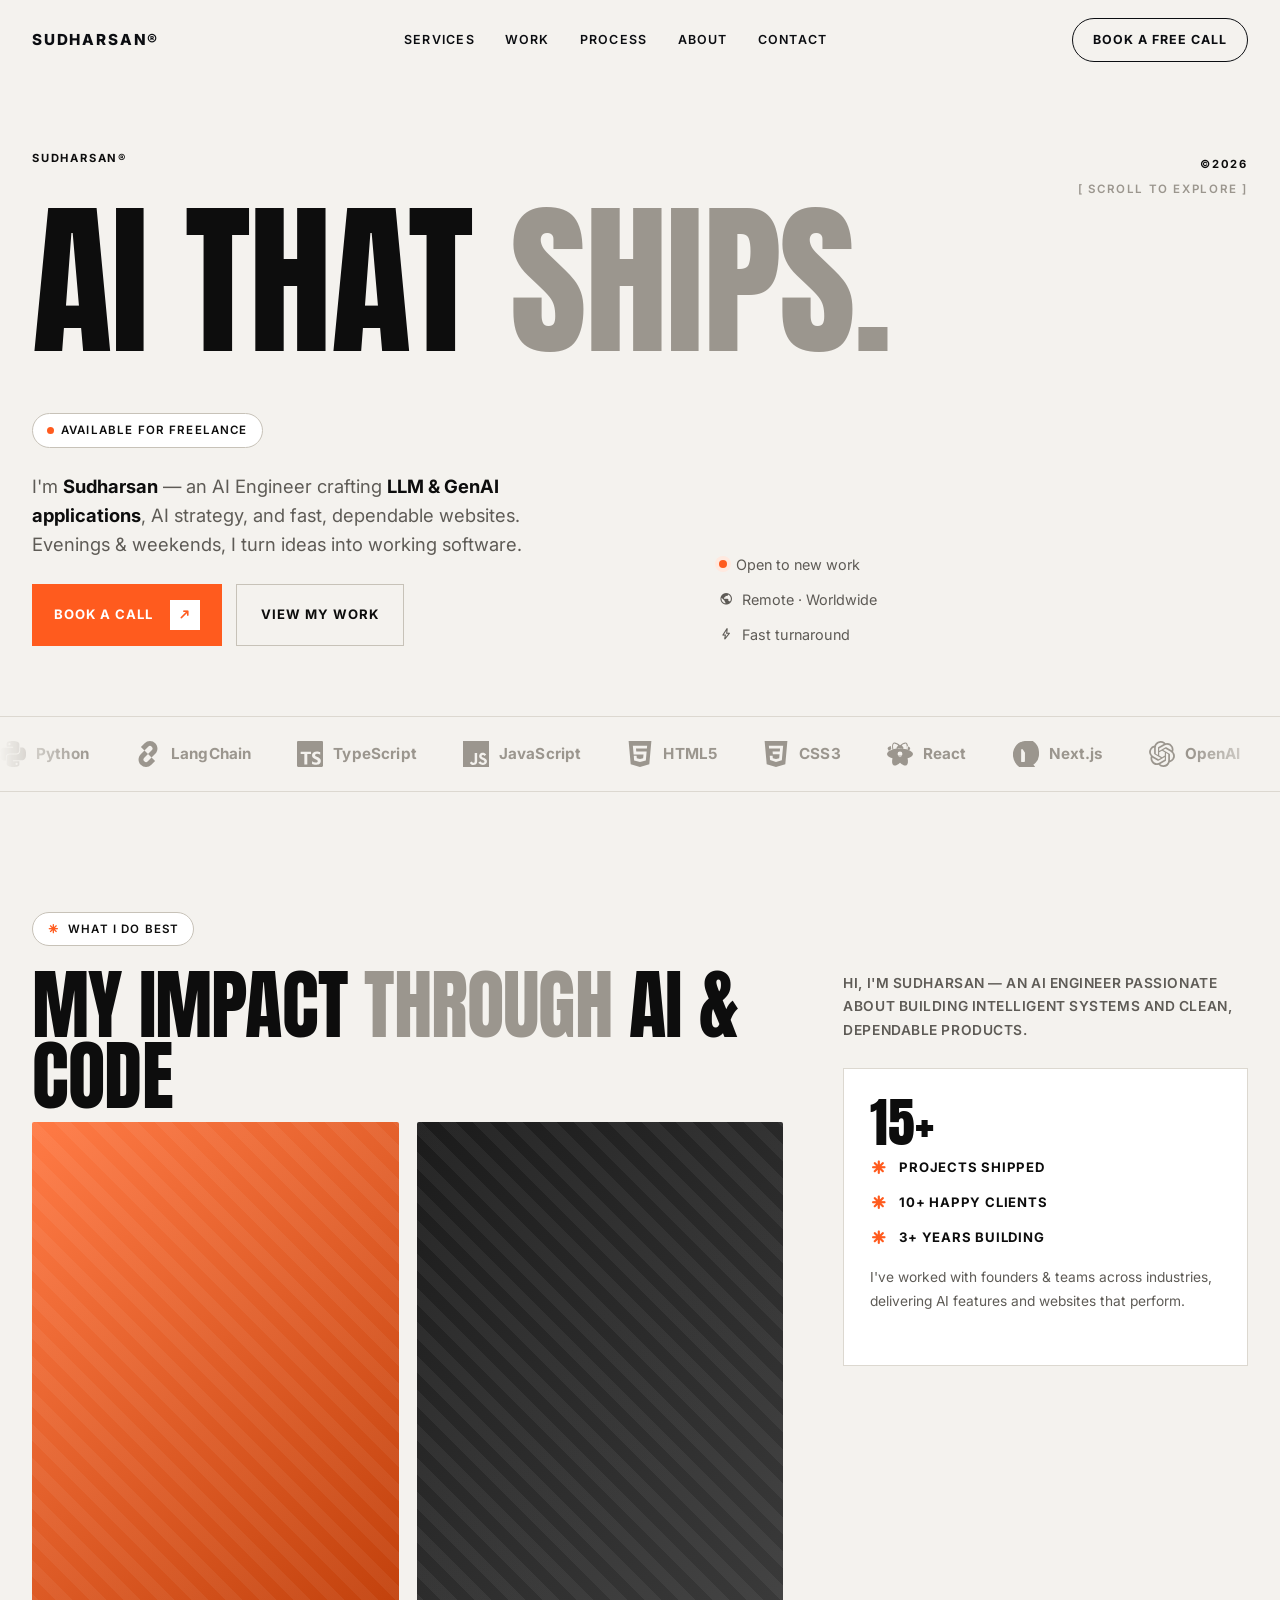
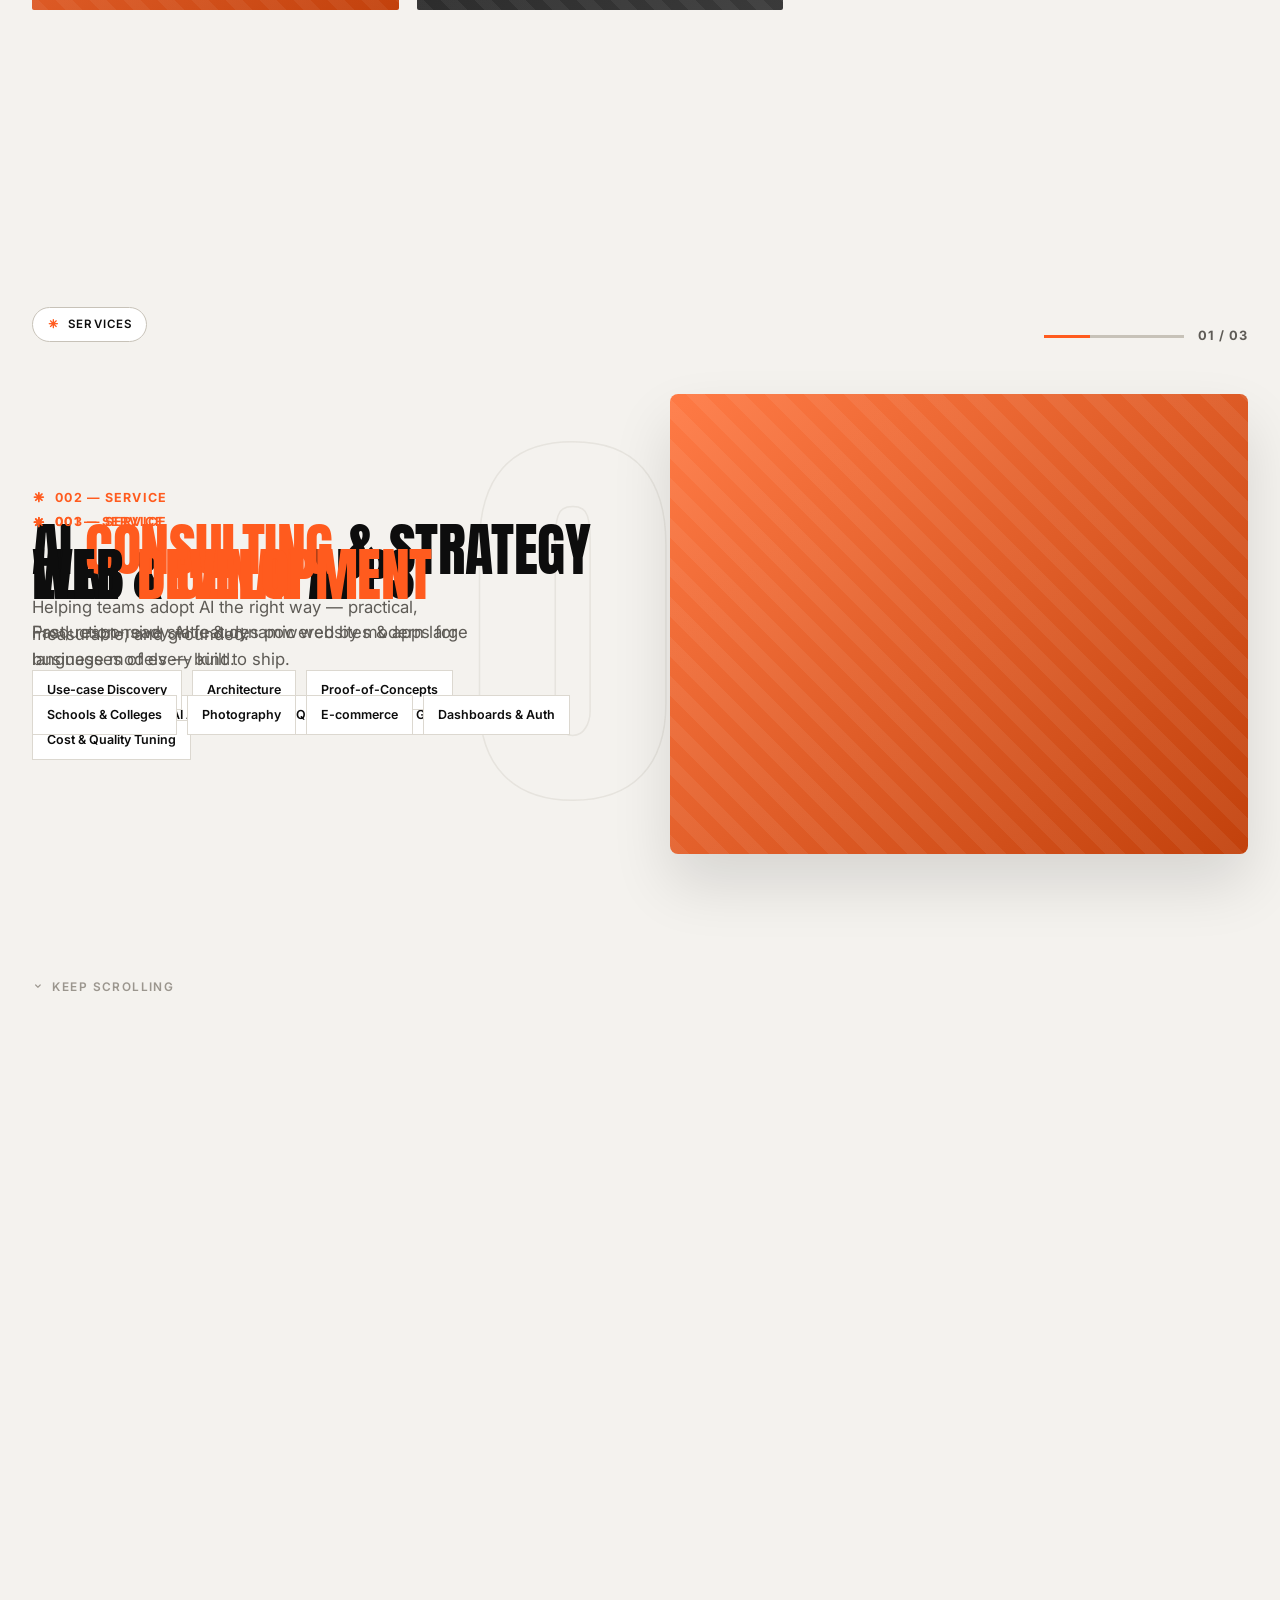
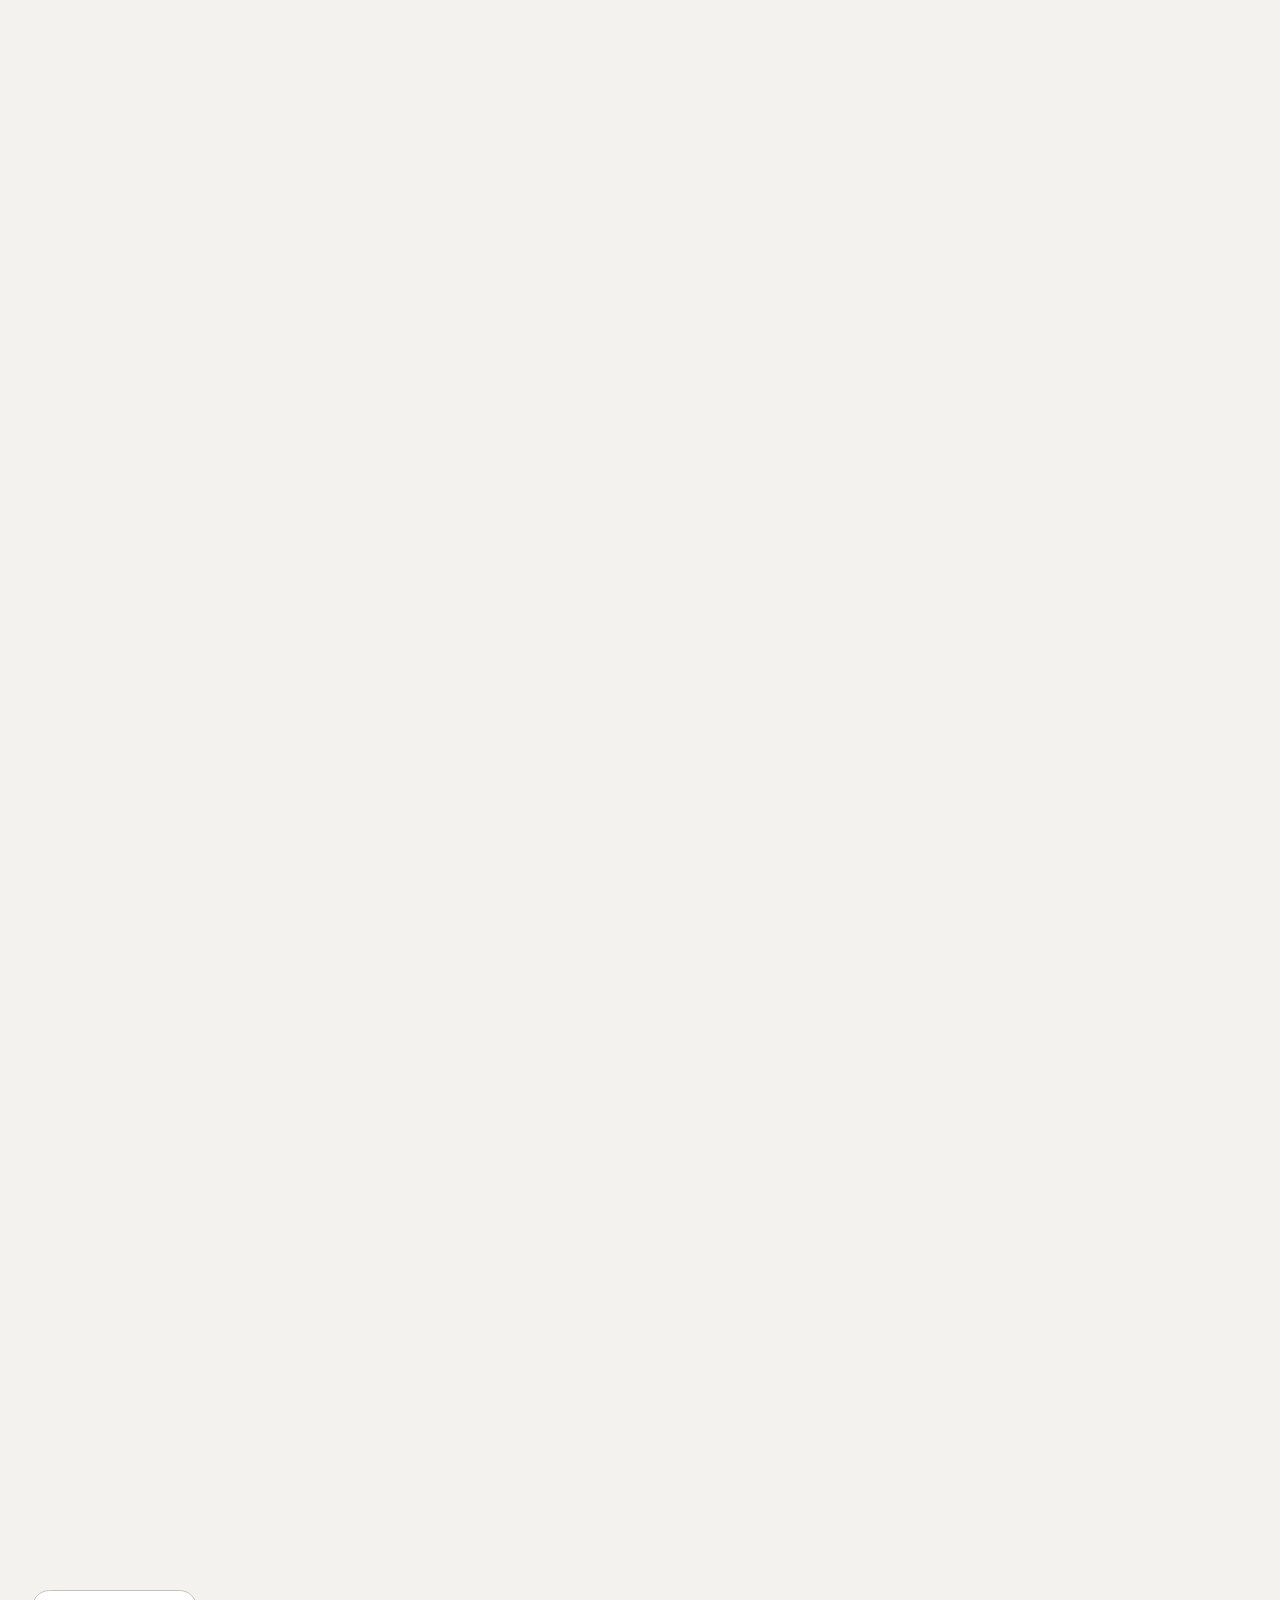
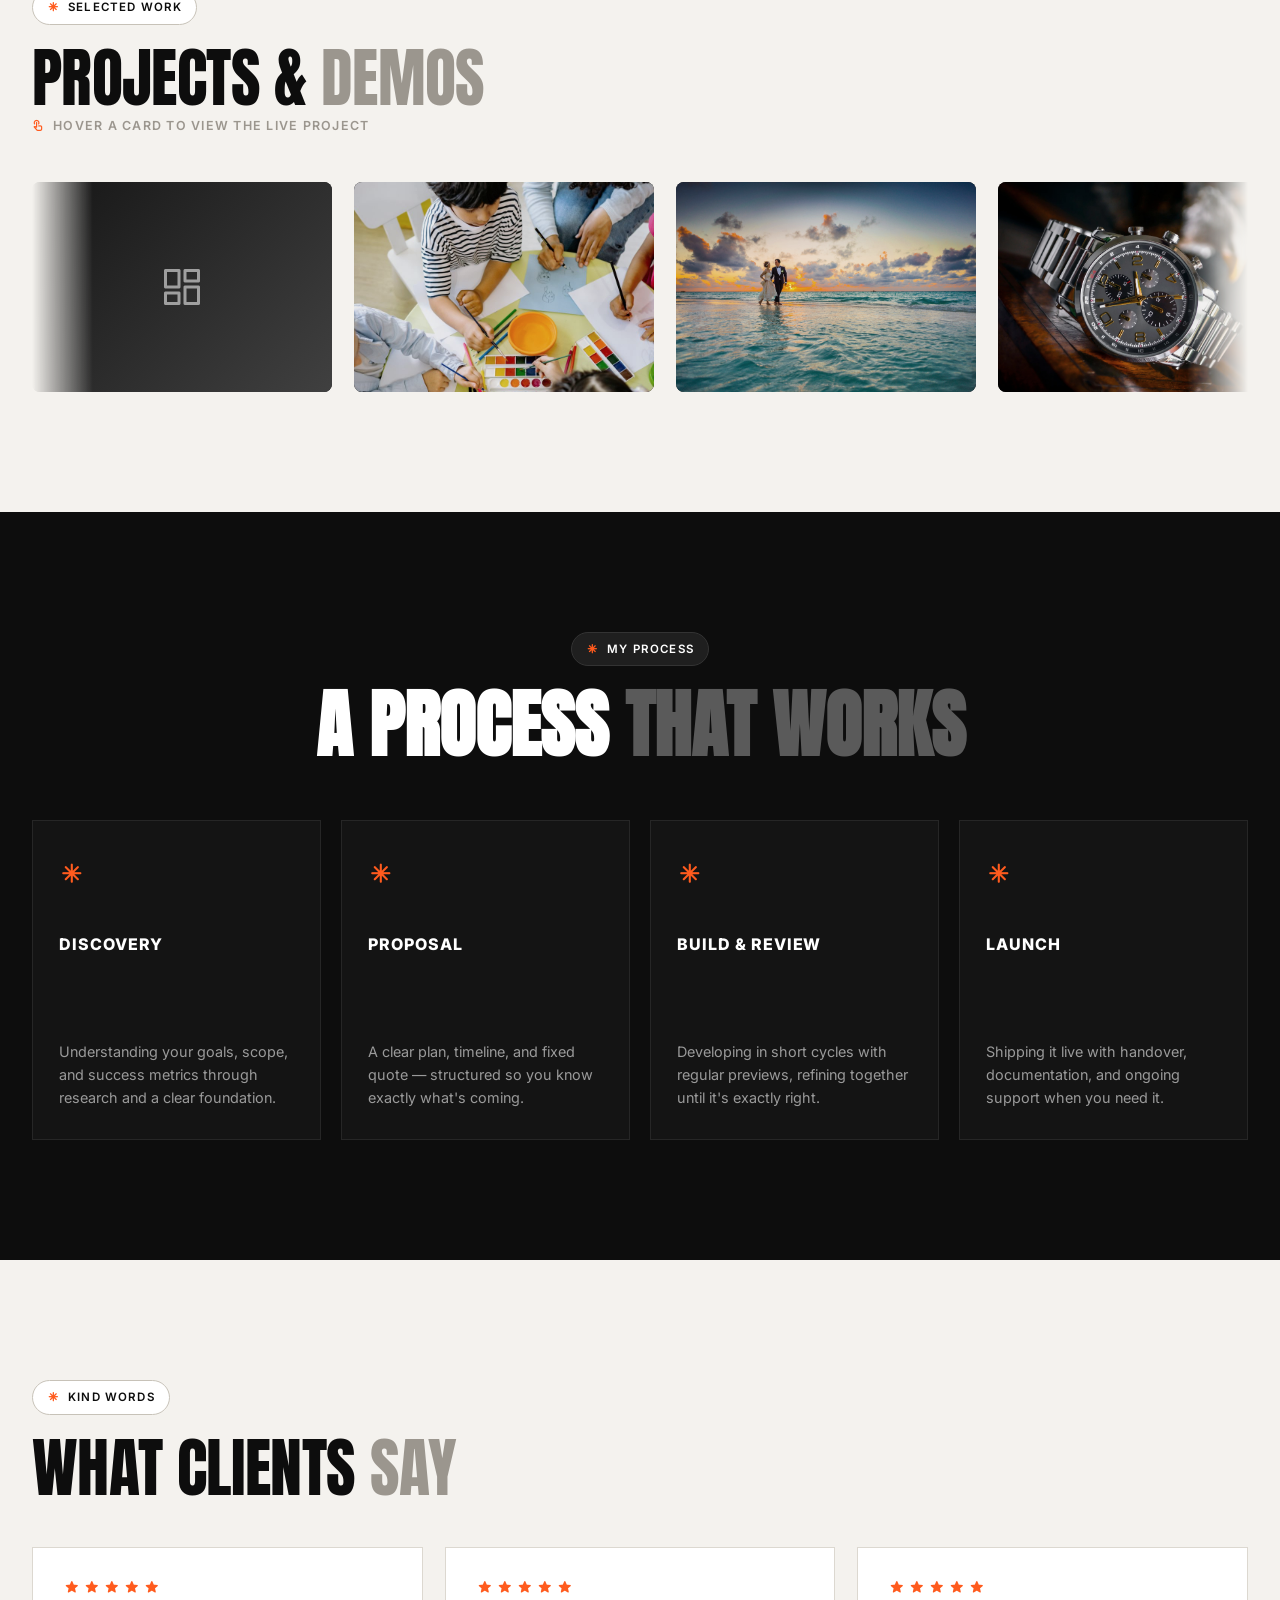
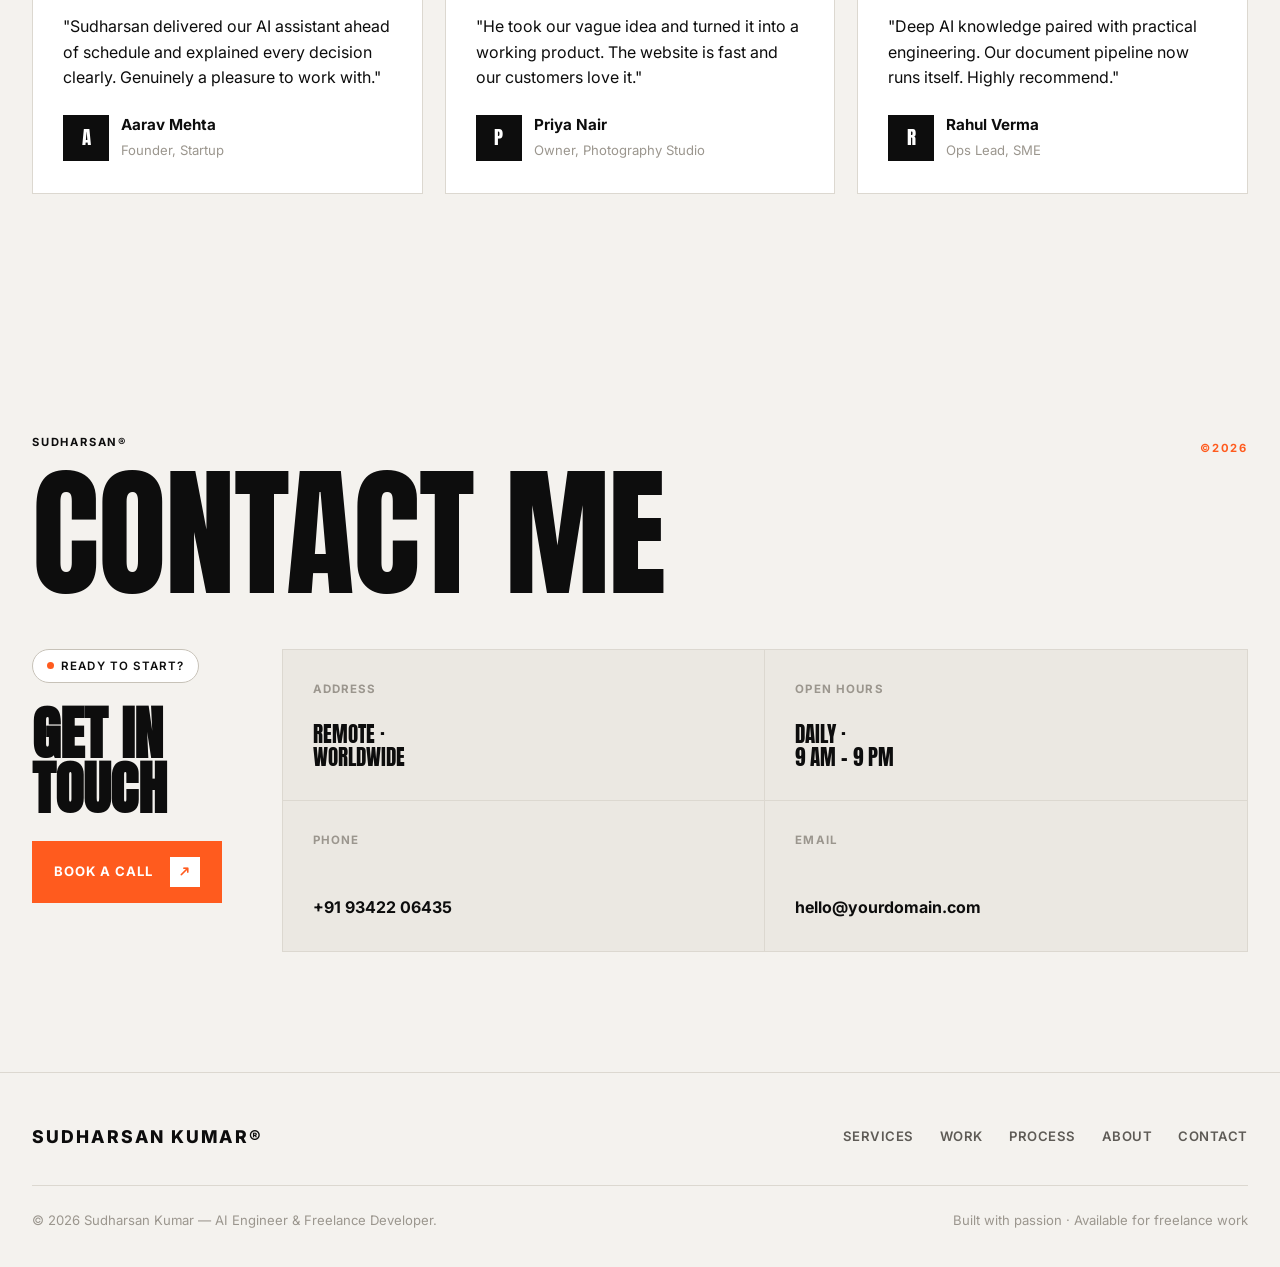
==== commit c595a631: "Add Work, Process, About pages + new project showcase & contact page" ====
--- a/index.html
+++ b/index.html
@@ -30,13 +30,13 @@
       <a href="#top" class="brand">Sudharsan®</a>
       <nav class="nav-links" id="navLinks">
         <a href="services.html">Services</a>
-        <a href="#work">Work</a>
-        <a href="#process">Process</a>
-        <a href="#about">About</a>
-        <a href="#contact">Contact</a>
+        <a href="work.html">Work</a>
+        <a href="process.html">Process</a>
+        <a href="about.html">About</a>
+        <a href="contact.html">Contact</a>
       </nav>
       <div class="nav-right">
-        <a href="#contact" class="nav-call">Book a Free Call</a>
+        <a href="contact.html" class="nav-call">Book a Free Call</a>
         <button class="menu-btn" id="menuBtn"><span class="msi">menu</span></button>
       </div>
     </div>
@@ -257,11 +257,11 @@
       <div class="foot">
         <a href="#top" class="brand" style="font-size:1.1rem">Sudharsan Kumar®</a>
         <div class="foot-links">
-          <a href="#services">Services</a>
-          <a href="#work">Work</a>
-          <a href="#process">Process</a>
-          <a href="#about">About</a>
-          <a href="#contact">Contact</a>
+          <a href="services.html">Services</a>
+          <a href="work.html">Work</a>
+          <a href="process.html">Process</a>
+          <a href="about.html">About</a>
+          <a href="contact.html">Contact</a>
         </div>
       </div>
       <div class="foot-bottom">
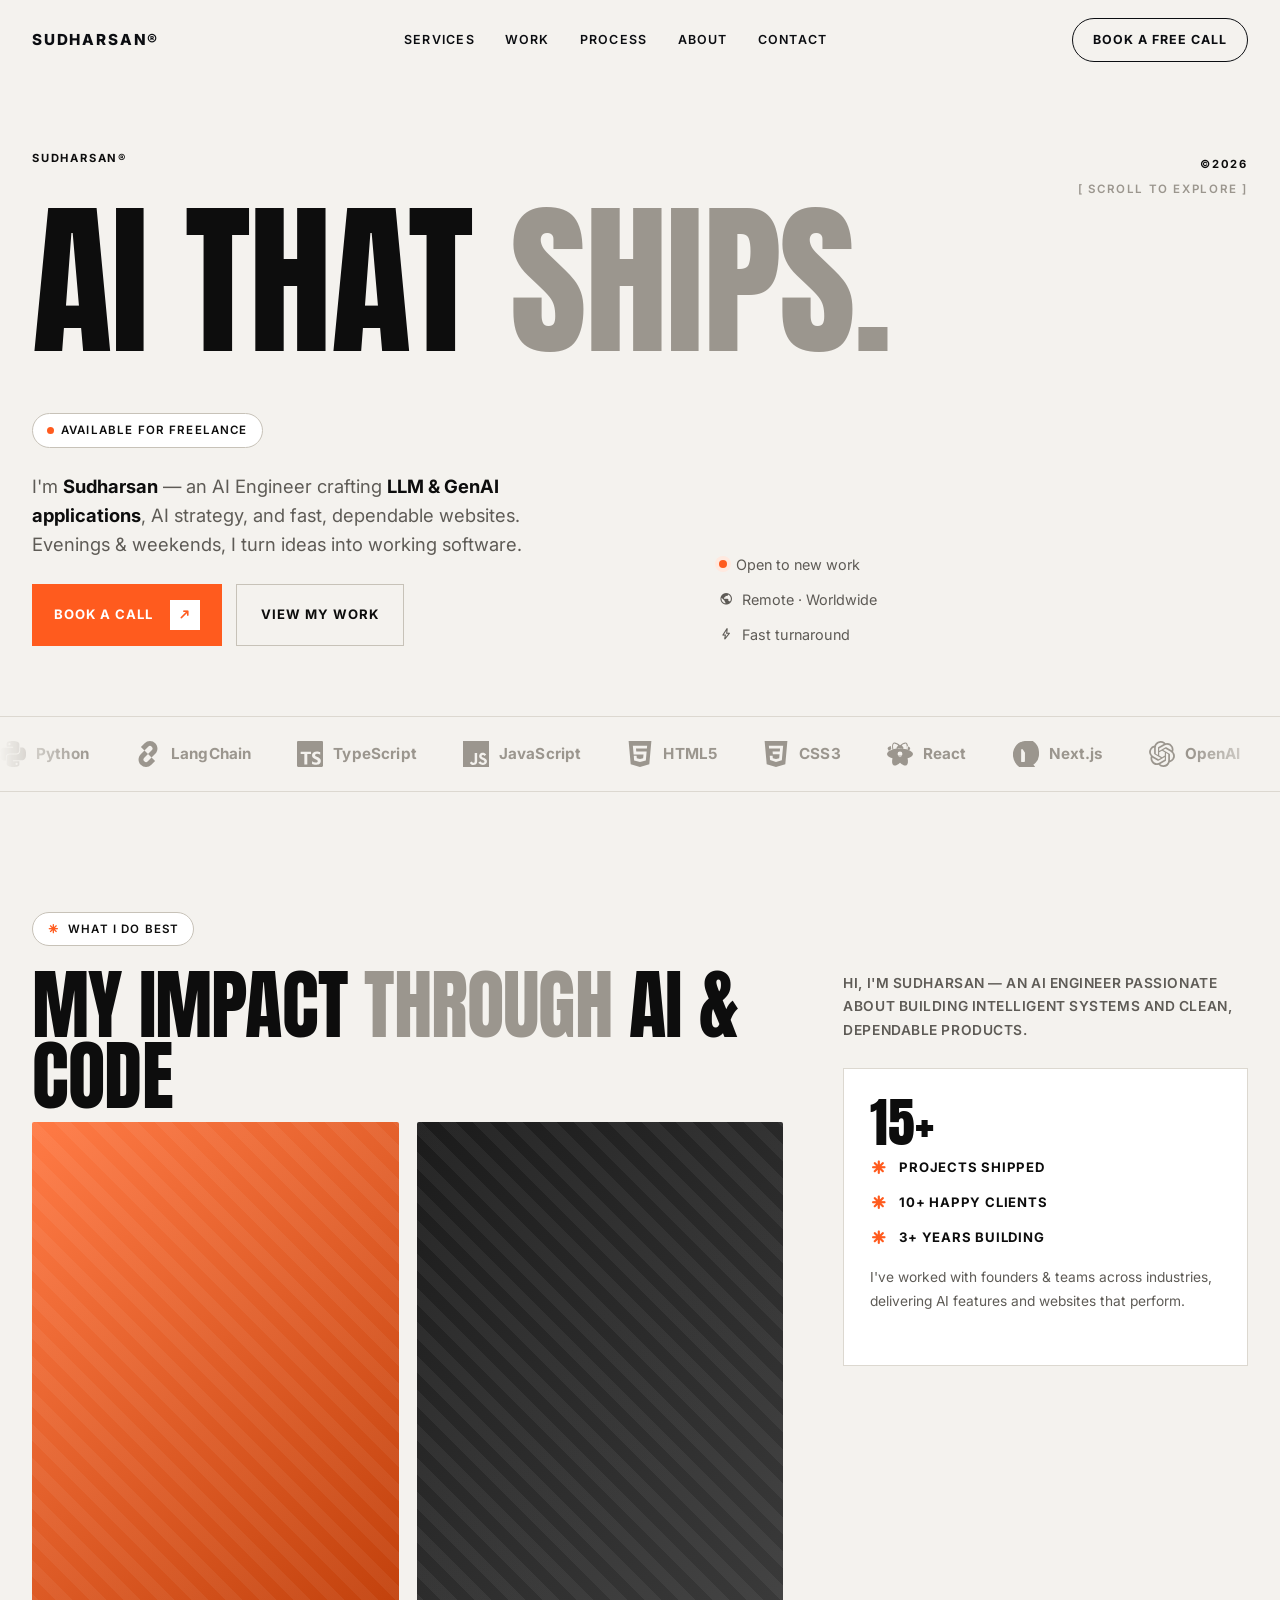
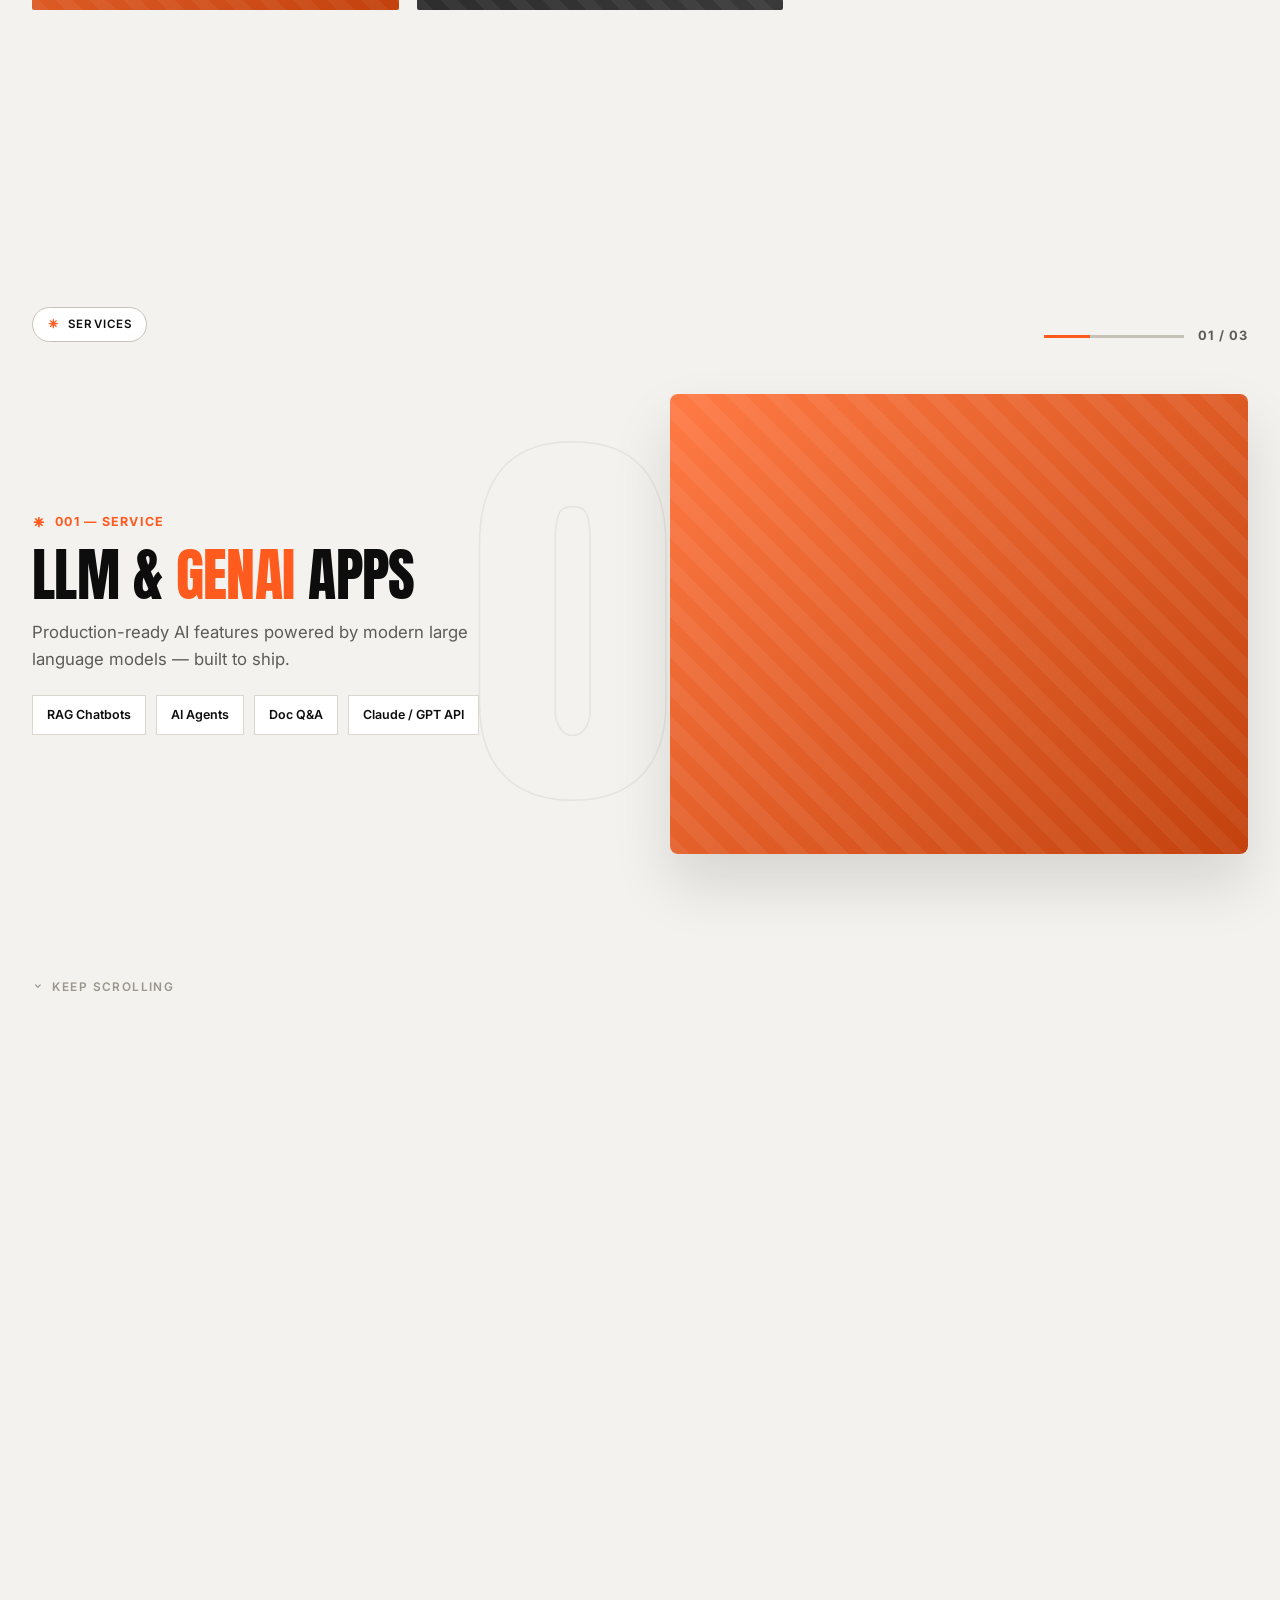
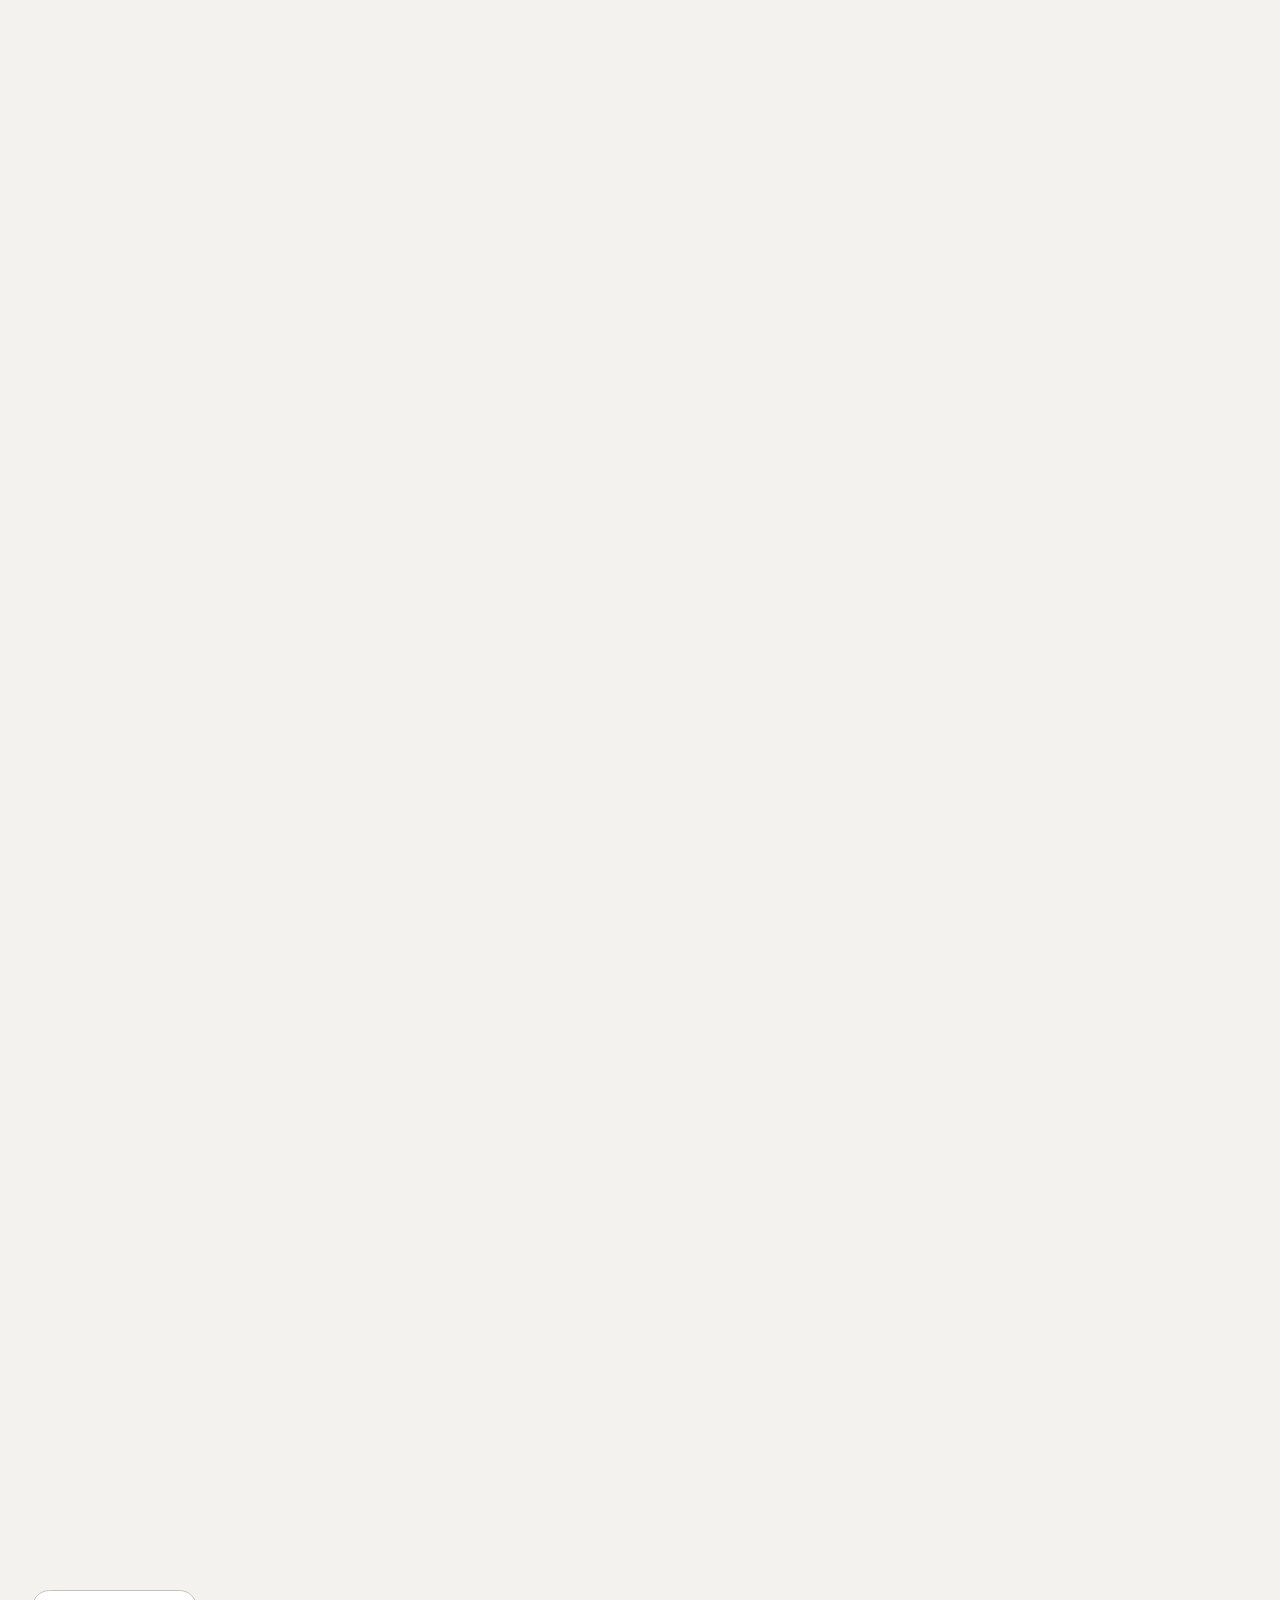
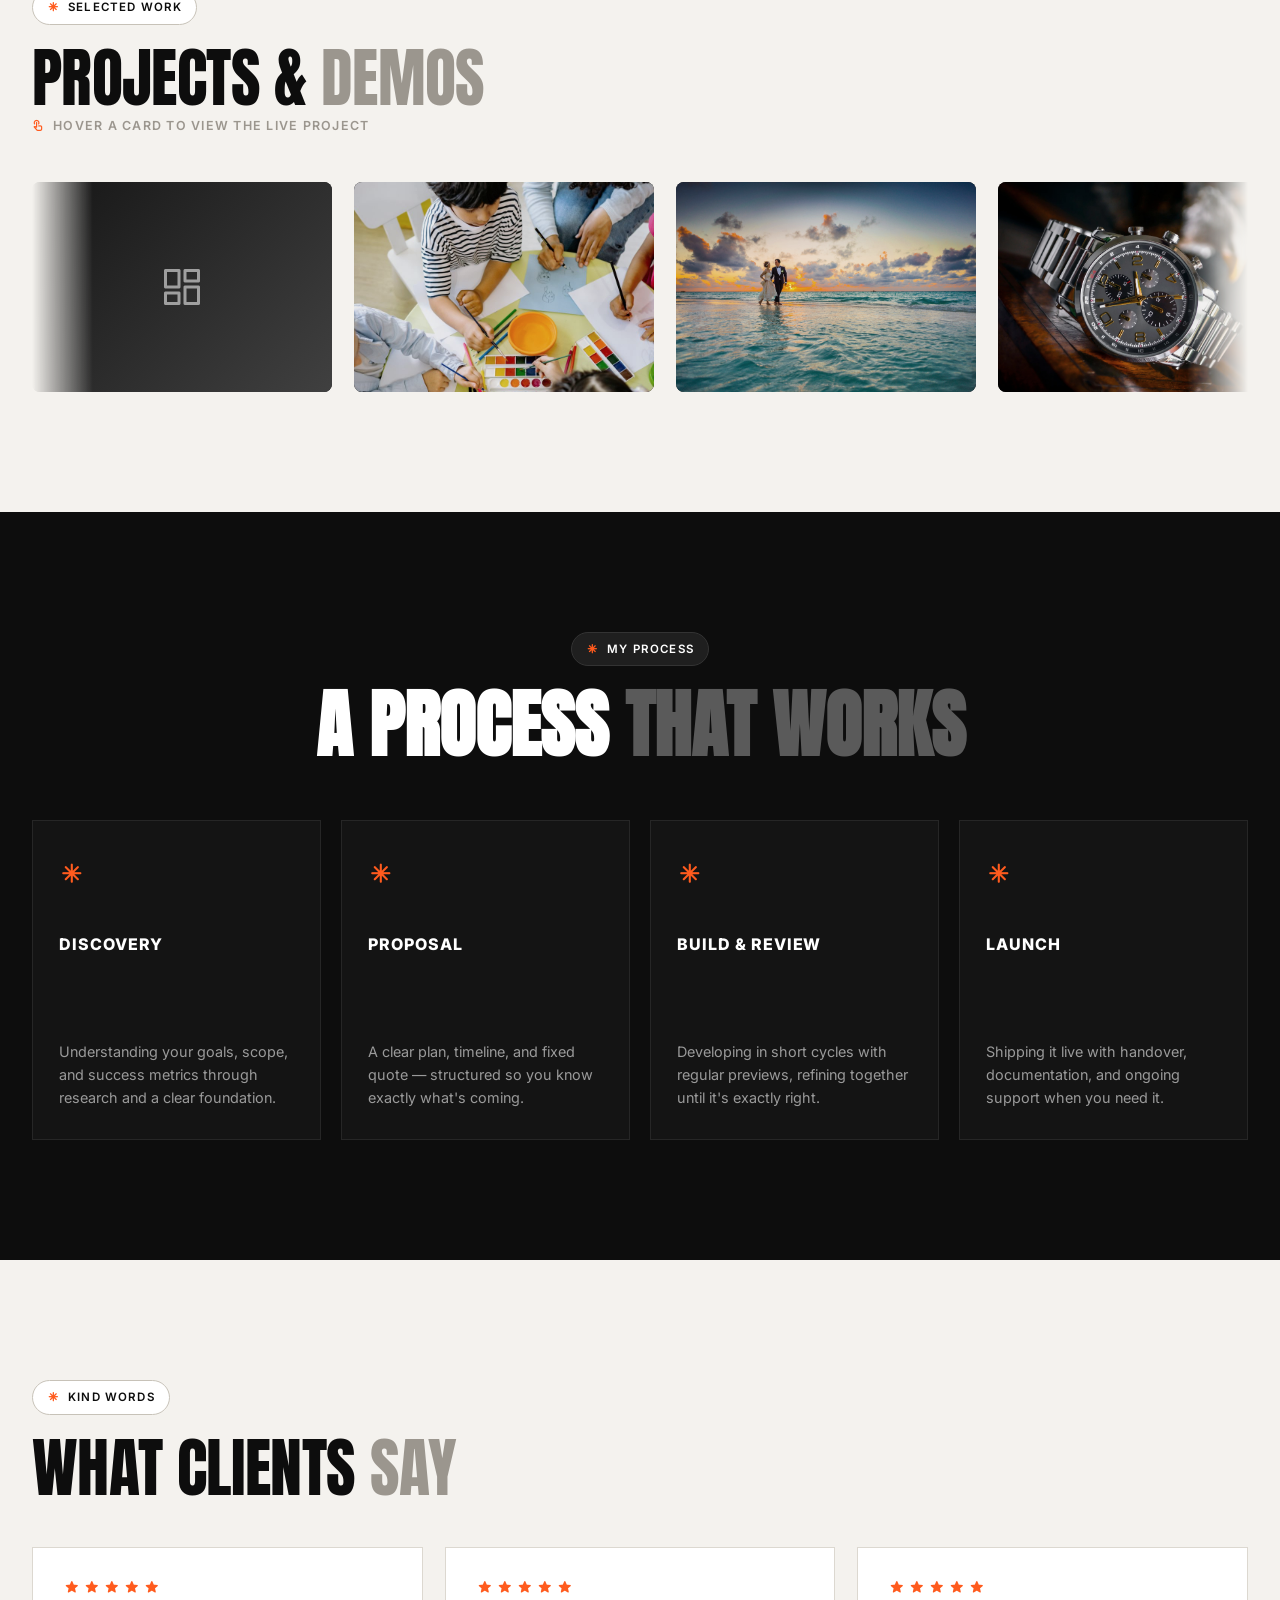
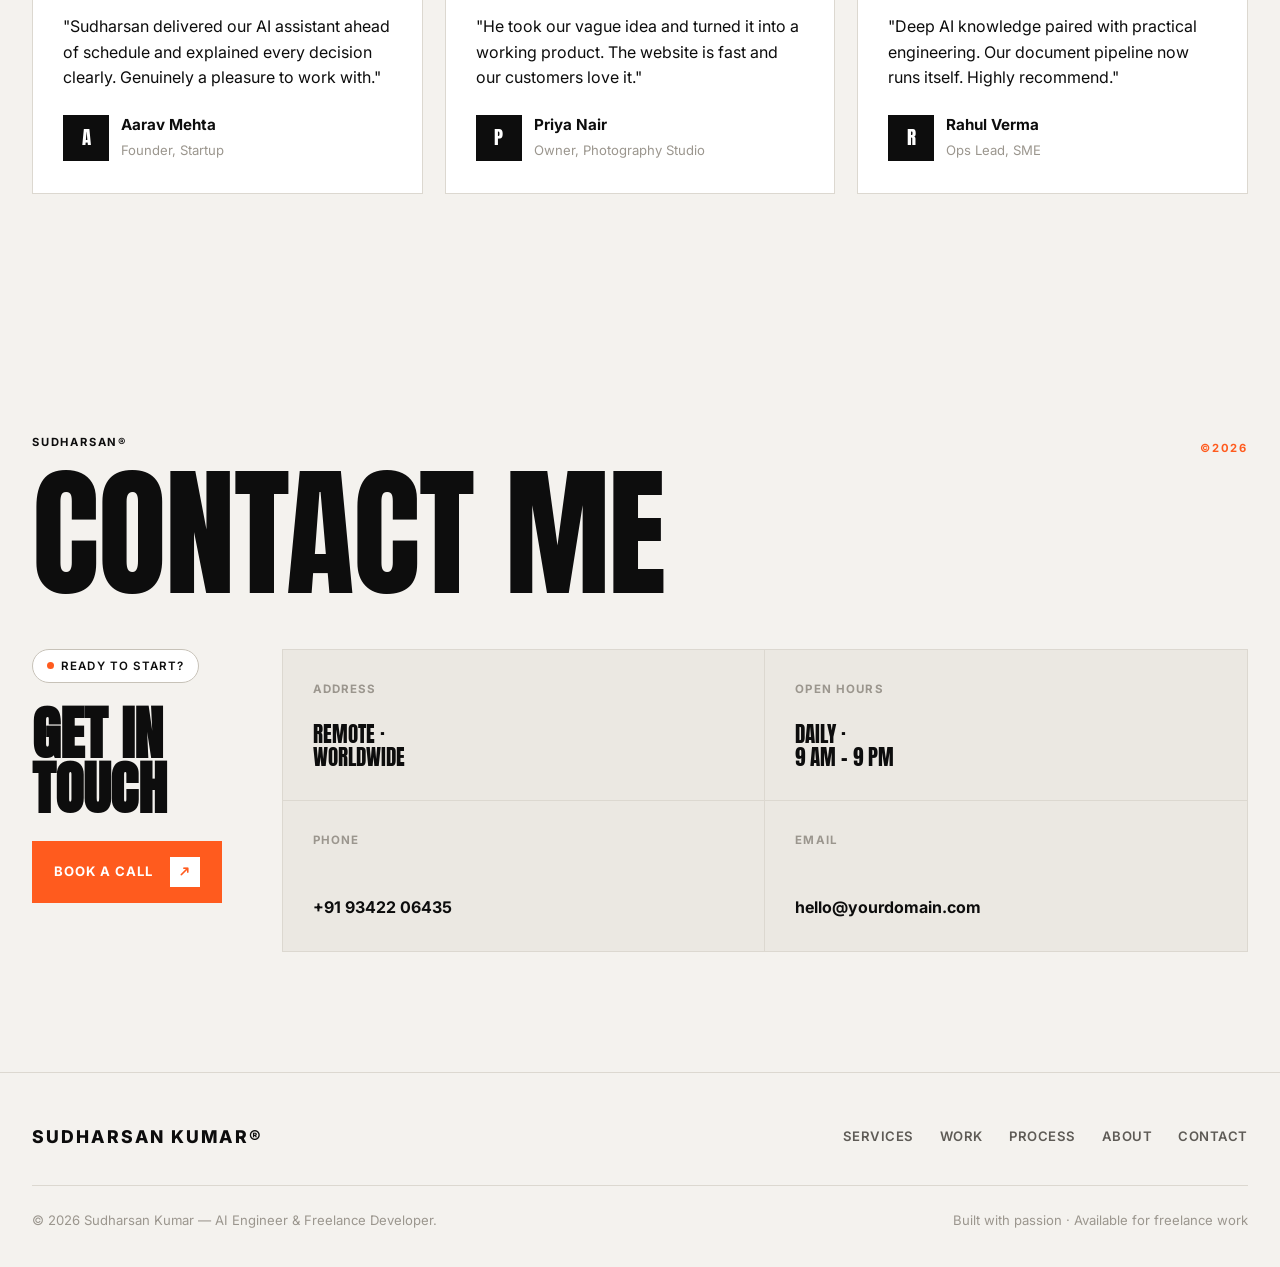
==== commit 76ba1851: "Use clean extensionless URLs for internal links Co-Authored-By: Claude Opus 4.8 (1M context) <norepl" ====
--- a/index.html
+++ b/index.html
@@ -29,14 +29,14 @@
     <div class="wrap nav">
       <a href="#top" class="brand">Sudharsan®</a>
       <nav class="nav-links" id="navLinks">
-        <a href="services.html">Services</a>
-        <a href="work.html">Work</a>
-        <a href="process.html">Process</a>
-        <a href="about.html">About</a>
-        <a href="contact.html">Contact</a>
+        <a href="/services">Services</a>
+        <a href="/work">Work</a>
+        <a href="/process">Process</a>
+        <a href="/about">About</a>
+        <a href="/contact">Contact</a>
       </nav>
       <div class="nav-right">
-        <a href="contact.html" class="nav-call">Book a Free Call</a>
+        <a href="/contact" class="nav-call">Book a Free Call</a>
         <button class="menu-btn" id="menuBtn"><span class="msi">menu</span></button>
       </div>
     </div>
@@ -160,23 +160,23 @@
       <div class="work-hint reveal"><span class="msi">touch_app</span> Hover a card to view the live project</div>
       <div class="work-marquee">
       <div class="work-grid" id="workGrid">
-        <a class="proj" href="demos/school-portal/index.html" target="_blank" rel="noopener">
+        <a class="proj" href="/demos/school-portal/" target="_blank" rel="noopener">
           <div class="proj-fallback" style="background:linear-gradient(135deg,#161616,#404040)"><span class="msi">dashboard</span></div>
           <span class="viewp">View Project <span class="msi">north_east</span></span>
         </a>
-        <a class="proj" href="demos/colegio-santa-lucia/index.html" target="_blank" rel="noopener">
+        <a class="proj" href="/demos/colegio-santa-lucia/" target="_blank" rel="noopener">
           <img src="assets/school-site.jpg" alt="School / College Website" loading="lazy">
           <span class="viewp">View Project <span class="msi">north_east</span></span>
         </a>
-        <a class="proj" href="demos/photography/index.html" target="_blank" rel="noopener">
+        <a class="proj" href="/demos/photography/" target="_blank" rel="noopener">
           <img src="assets/photography.jpg" alt="Photography Studio Site" loading="lazy">
           <span class="viewp">View Project <span class="msi">north_east</span></span>
         </a>
-        <a class="proj" href="demos/watches/index.html" target="_blank" rel="noopener">
+        <a class="proj" href="/demos/watches/" target="_blank" rel="noopener">
           <img src="assets/watches.jpg" alt="Luxury Watch Store" loading="lazy">
           <span class="viewp">View Project <span class="msi">north_east</span></span>
         </a>
-        <a class="proj proj-wide" href="demos/restaurant/index.html" target="_blank" rel="noopener">
+        <a class="proj proj-wide" href="/demos/restaurant/" target="_blank" rel="noopener">
           <img src="assets/restaurant.jpg" alt="Fine Dining Restaurant" loading="lazy">
           <span class="viewp">View Project <span class="msi">north_east</span></span>
         </a>
@@ -257,11 +257,11 @@
       <div class="foot">
         <a href="#top" class="brand" style="font-size:1.1rem">Sudharsan Kumar®</a>
         <div class="foot-links">
-          <a href="services.html">Services</a>
-          <a href="work.html">Work</a>
-          <a href="process.html">Process</a>
-          <a href="about.html">About</a>
-          <a href="contact.html">Contact</a>
+          <a href="/services">Services</a>
+          <a href="/work">Work</a>
+          <a href="/process">Process</a>
+          <a href="/about">About</a>
+          <a href="/contact">Contact</a>
         </div>
       </div>
       <div class="foot-bottom">
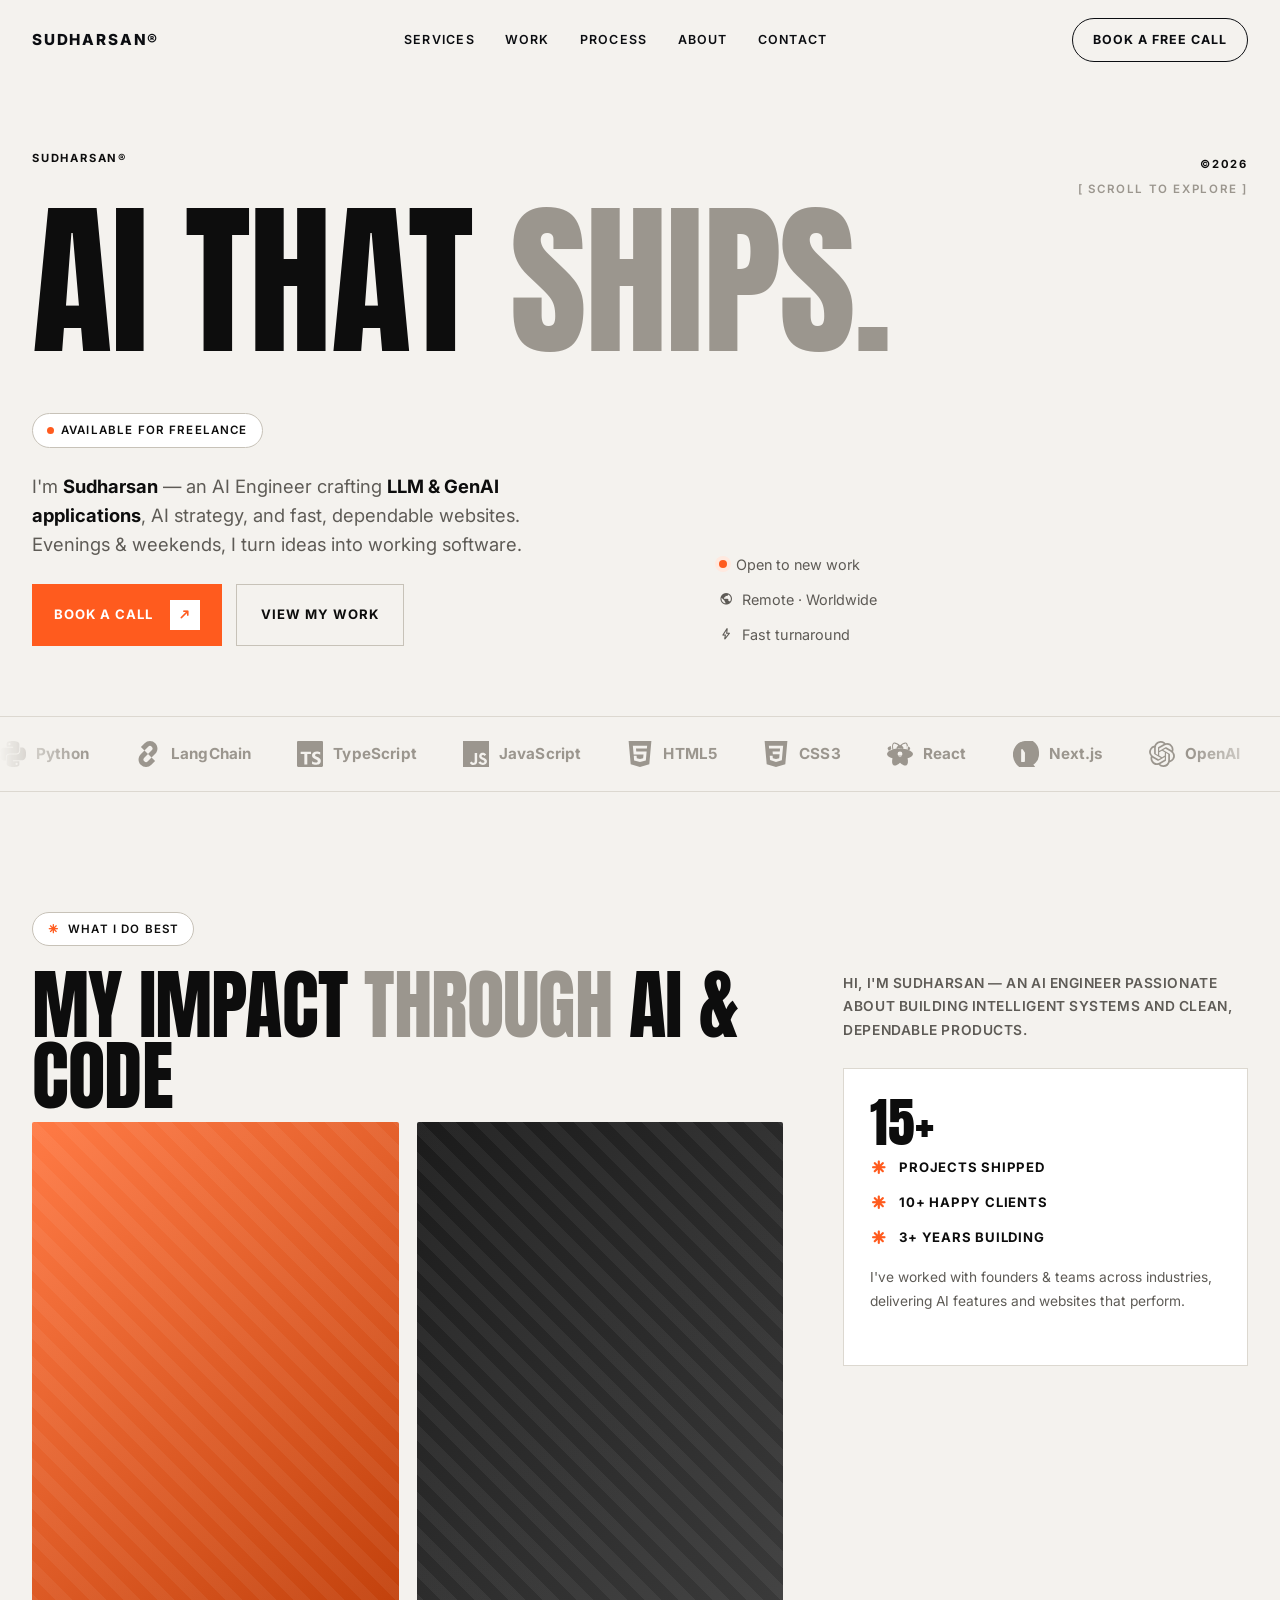
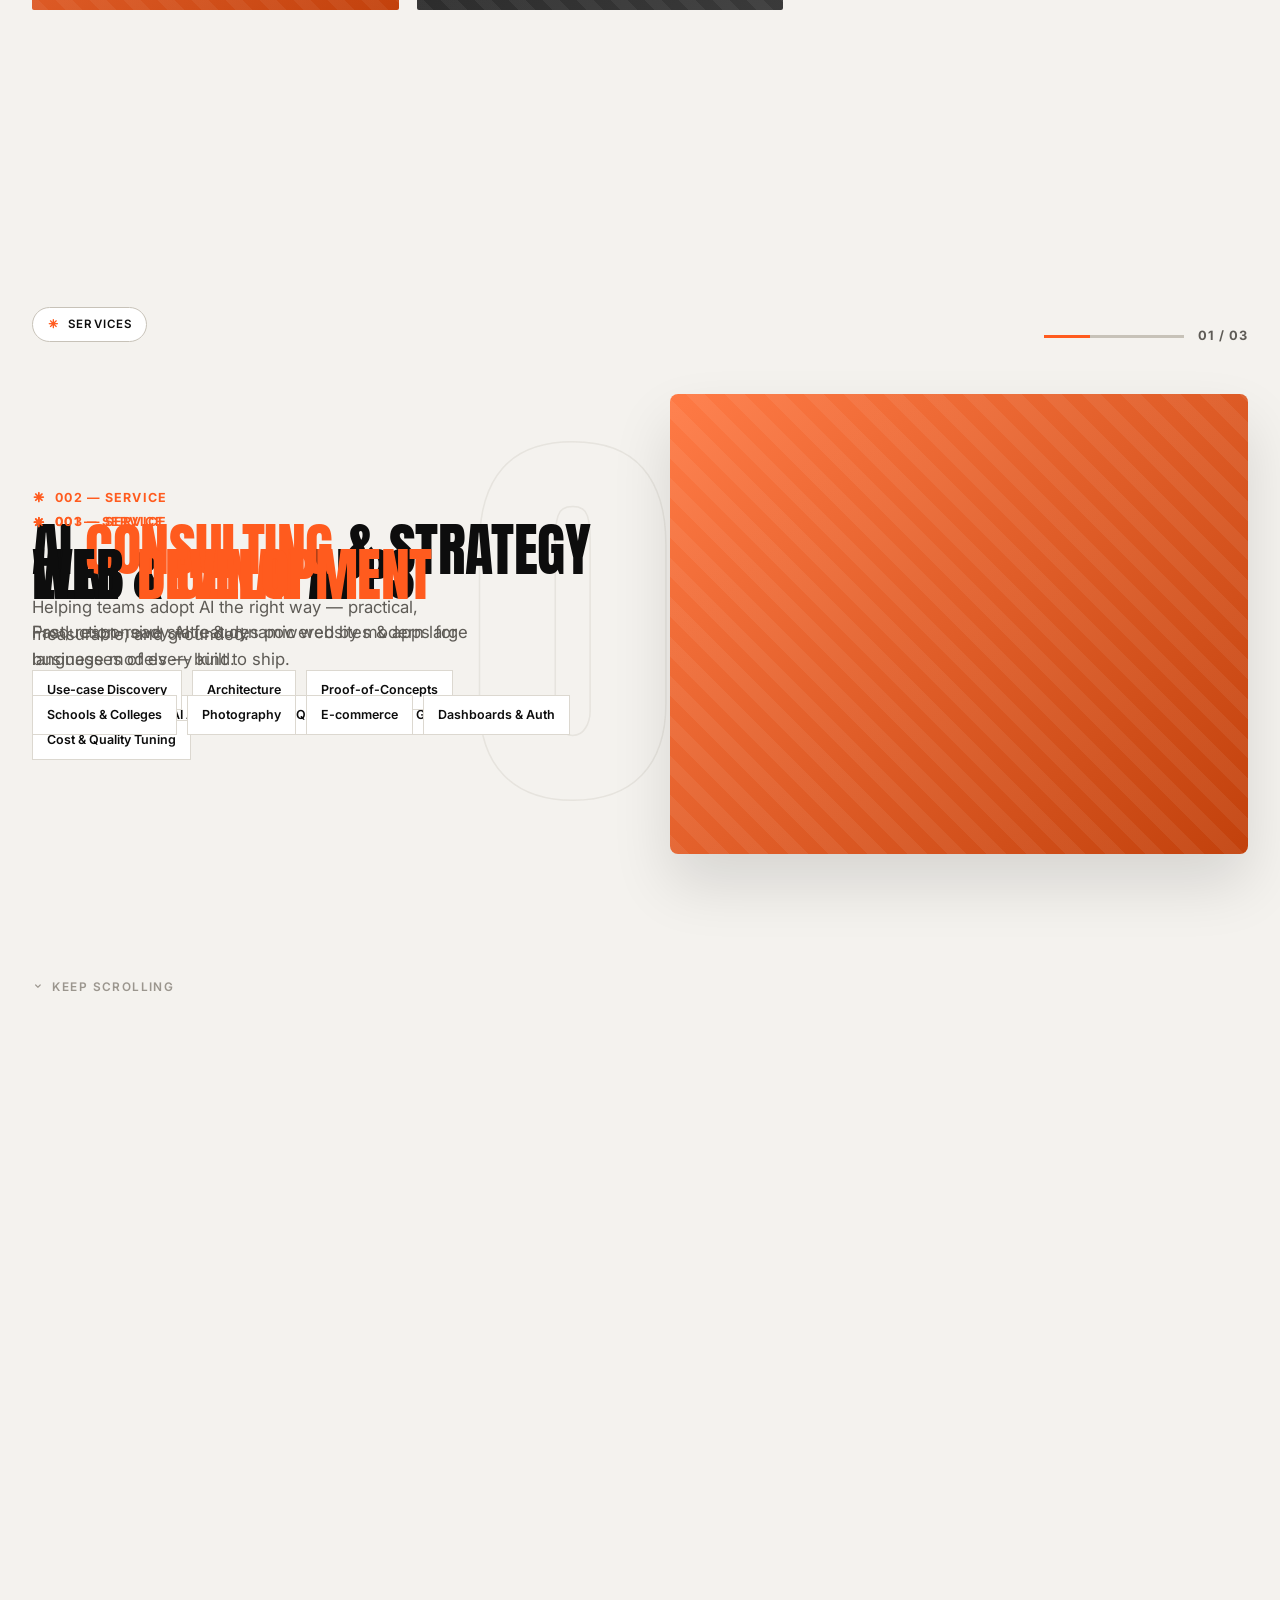
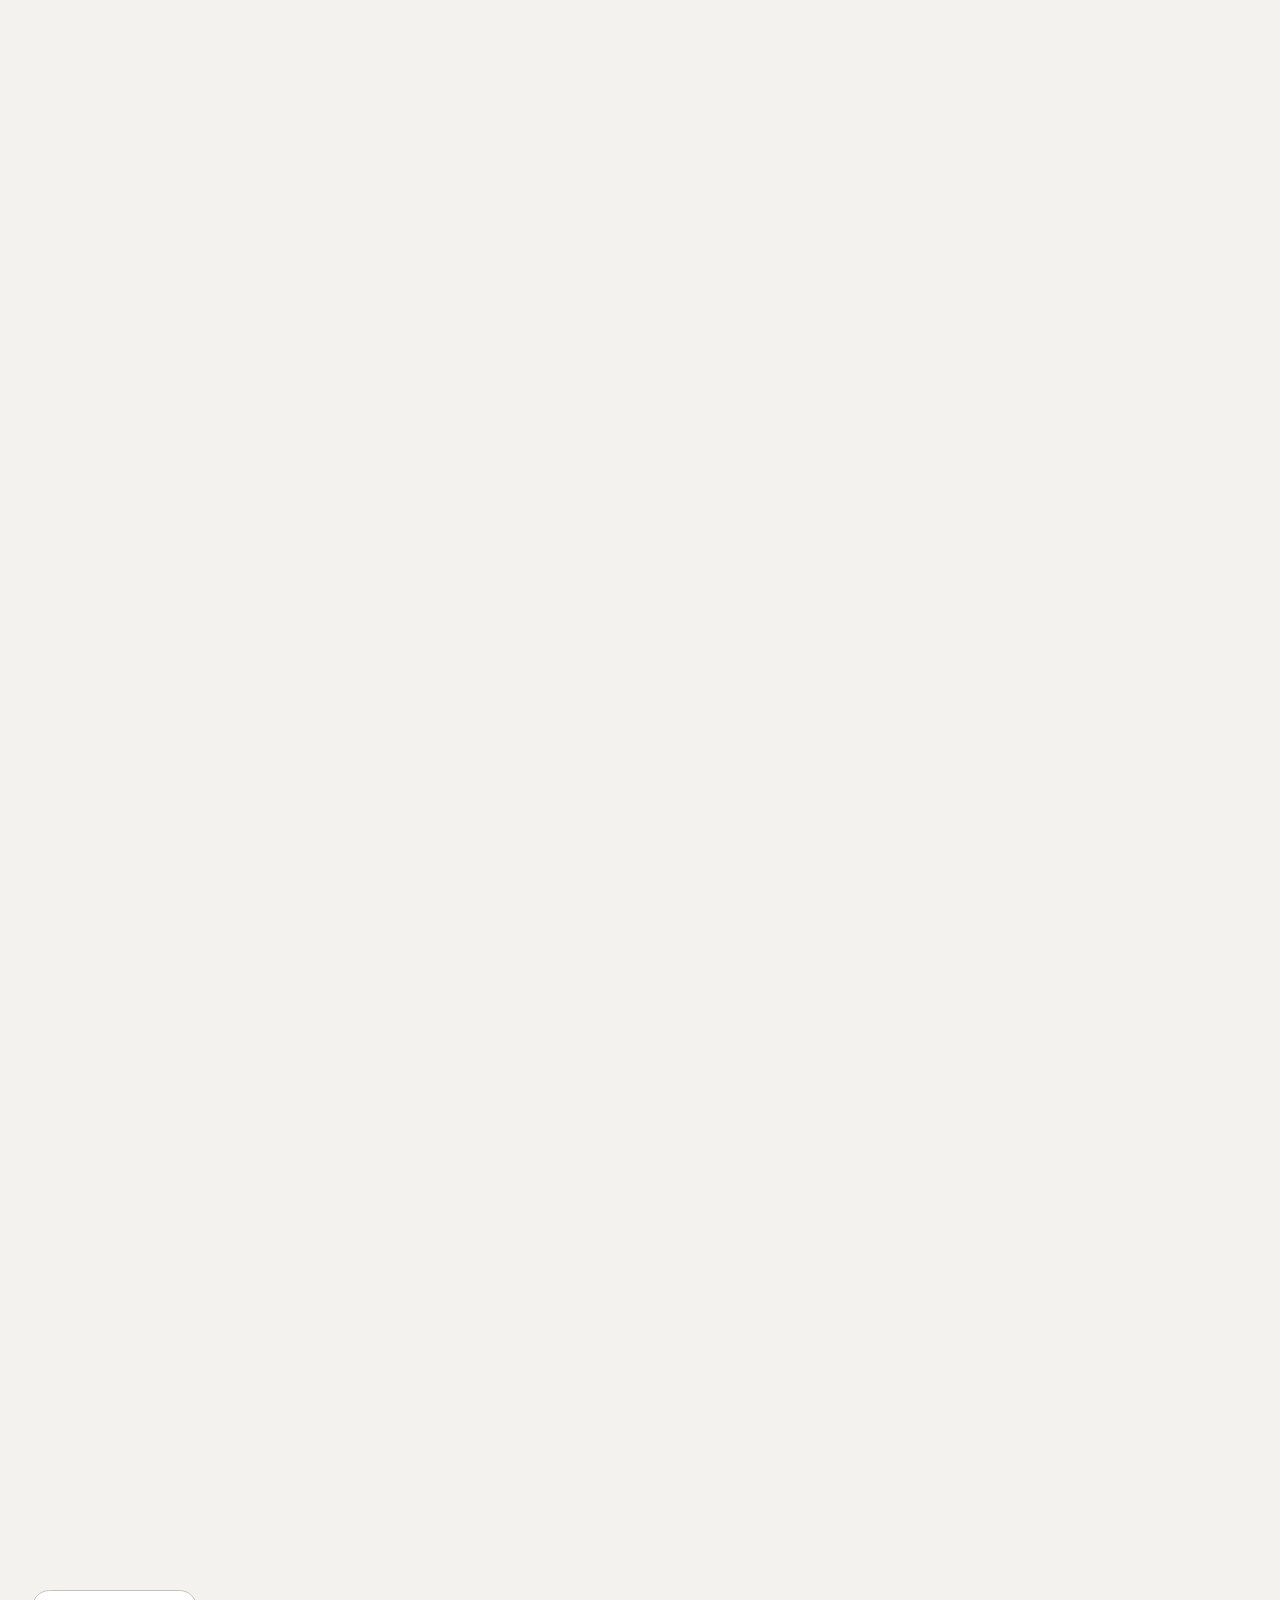
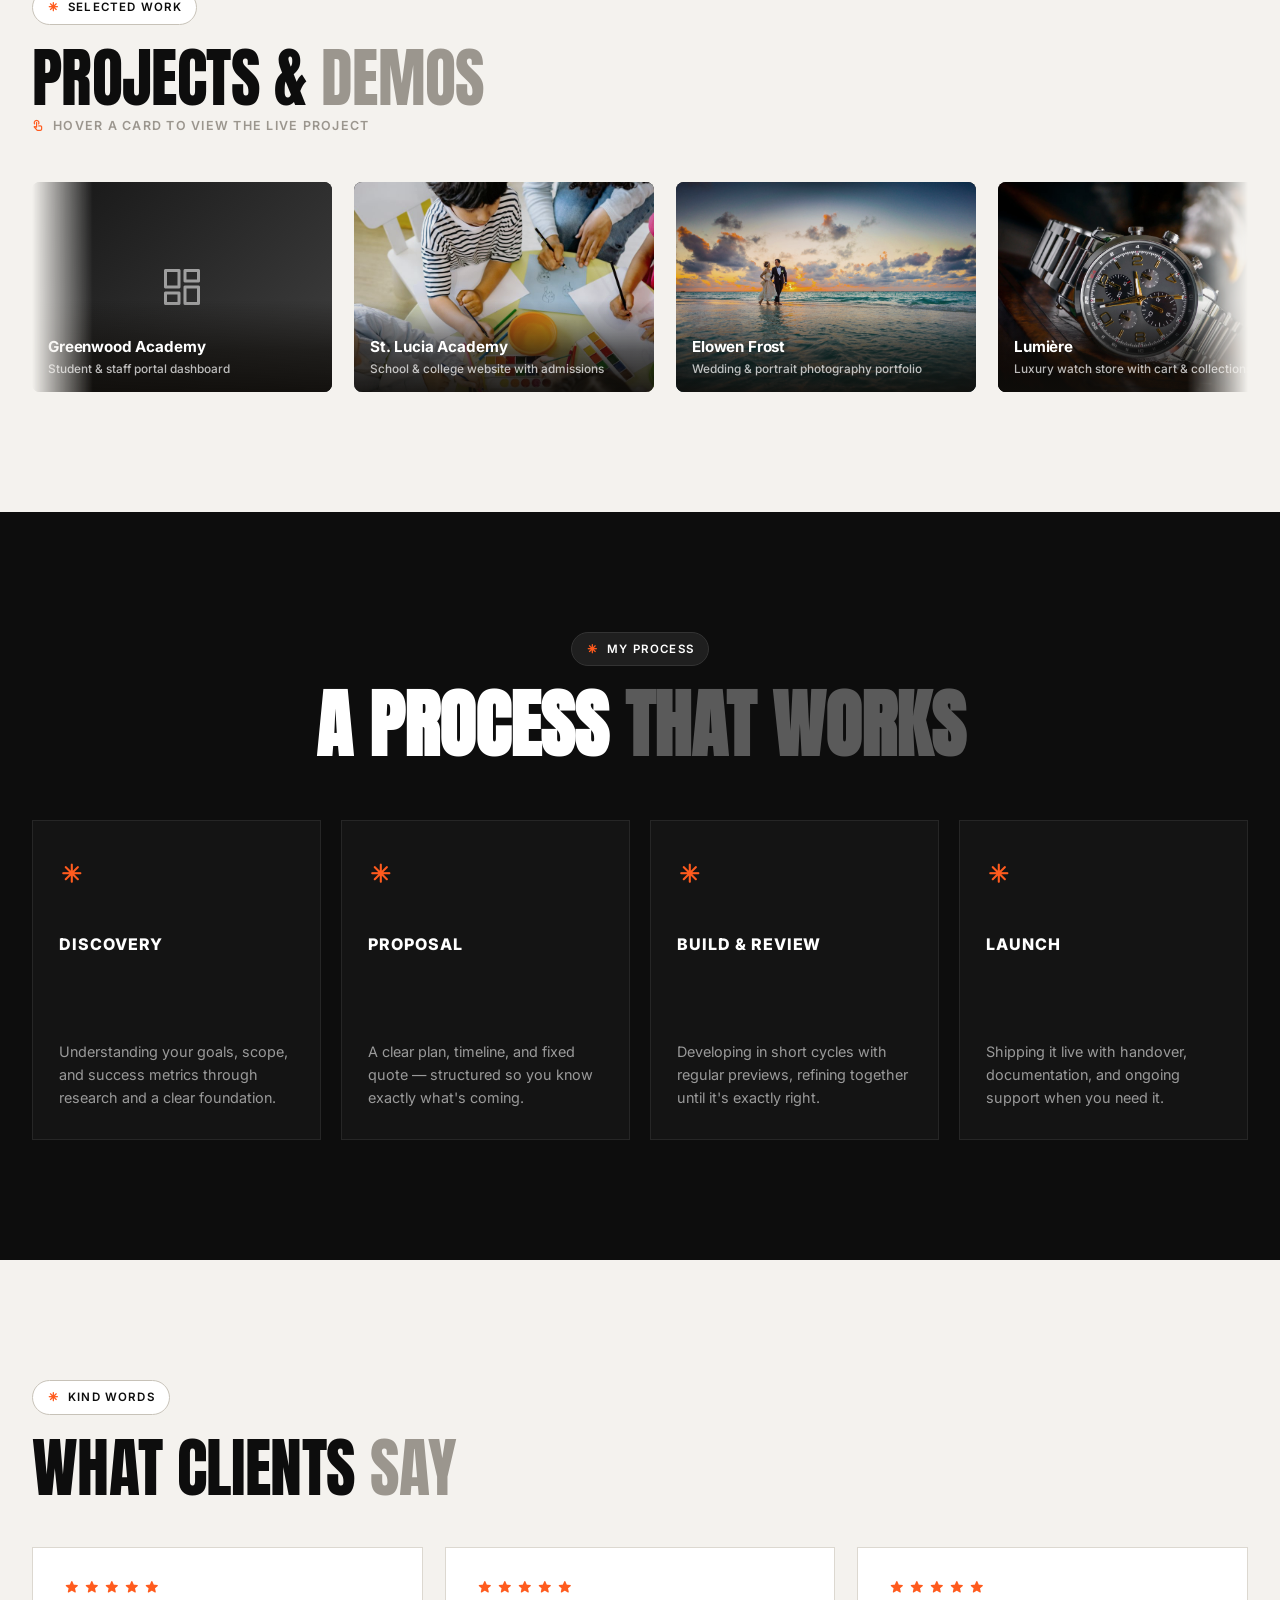
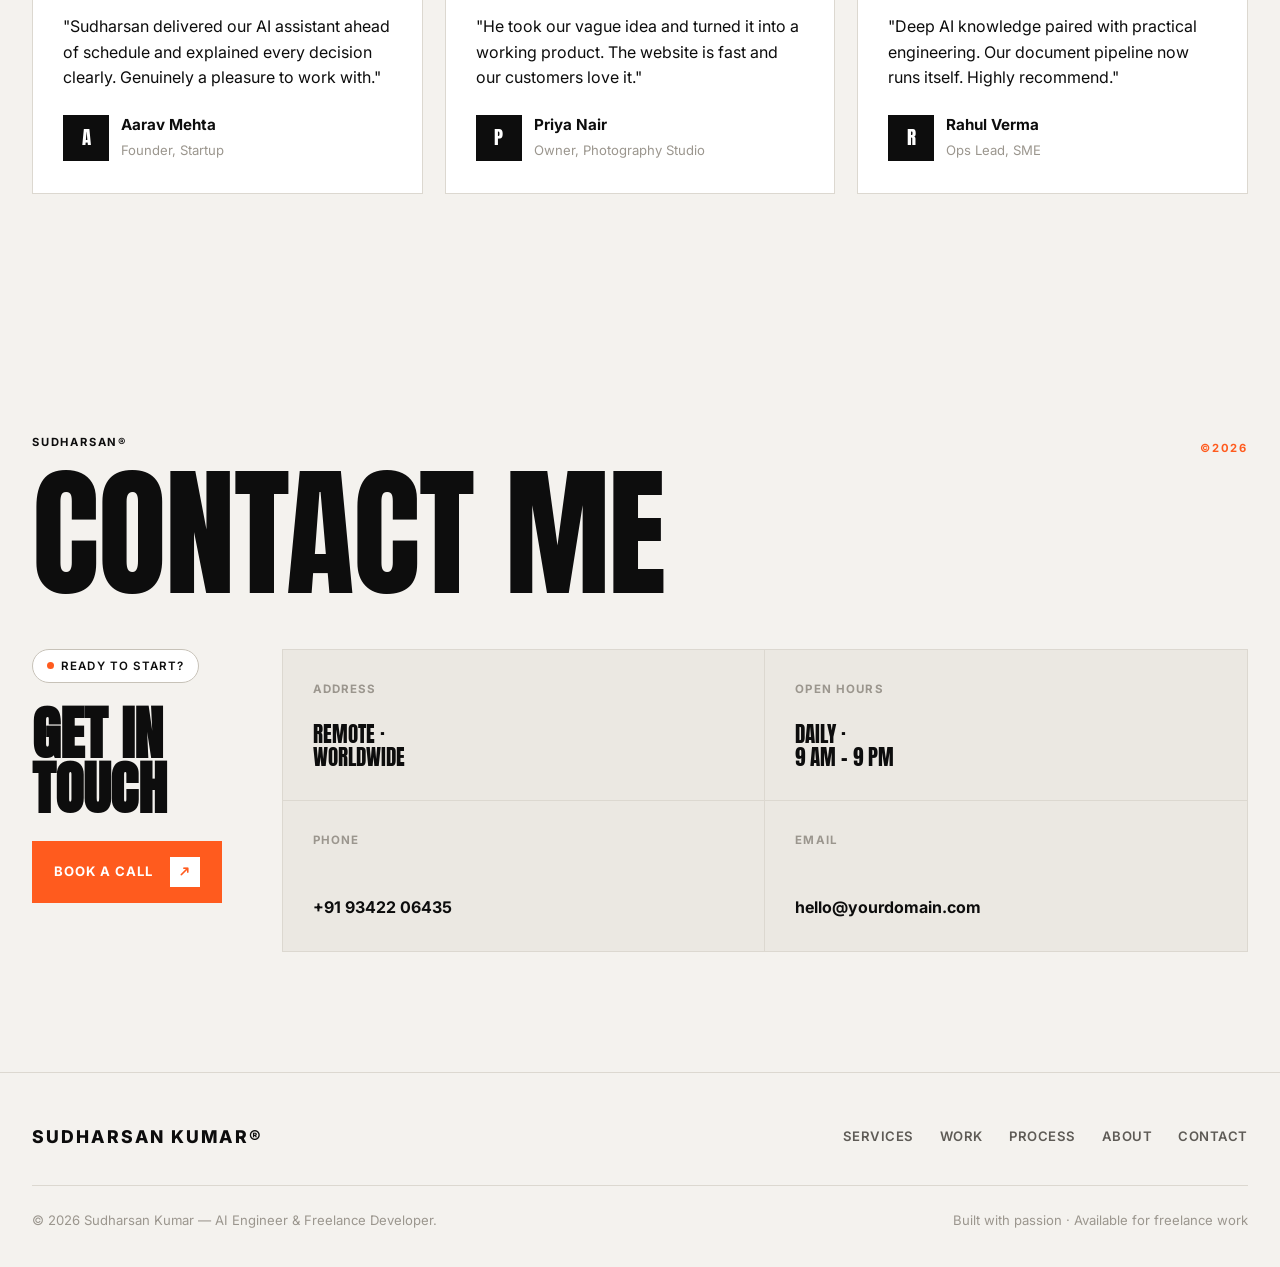
==== commit 422d18d2: "Show project name & description on work/demo cards Add an always-visible caption (name + short descr" ====
--- a/index.html
+++ b/index.html
@@ -163,22 +163,27 @@
         <a class="proj" href="/demos/school-portal/" target="_blank" rel="noopener">
           <div class="proj-fallback" style="background:linear-gradient(135deg,#161616,#404040)"><span class="msi">dashboard</span></div>
           <span class="viewp">View Project <span class="msi">north_east</span></span>
+          <div class="proj-meta"><h4>Greenwood Academy</h4><p>Student &amp; staff portal dashboard</p></div>
         </a>
         <a class="proj" href="/demos/colegio-santa-lucia/" target="_blank" rel="noopener">
           <img src="assets/school-site.jpg" alt="School / College Website" loading="lazy">
           <span class="viewp">View Project <span class="msi">north_east</span></span>
+          <div class="proj-meta"><h4>St. Lucia Academy</h4><p>School &amp; college website with admissions</p></div>
         </a>
         <a class="proj" href="/demos/photography/" target="_blank" rel="noopener">
           <img src="assets/photography.jpg" alt="Photography Studio Site" loading="lazy">
           <span class="viewp">View Project <span class="msi">north_east</span></span>
+          <div class="proj-meta"><h4>Elowen Frost</h4><p>Wedding &amp; portrait photography portfolio</p></div>
         </a>
         <a class="proj" href="/demos/watches/" target="_blank" rel="noopener">
           <img src="assets/watches.jpg" alt="Luxury Watch Store" loading="lazy">
           <span class="viewp">View Project <span class="msi">north_east</span></span>
+          <div class="proj-meta"><h4>Lumière</h4><p>Luxury watch store with cart &amp; collections</p></div>
         </a>
         <a class="proj proj-wide" href="/demos/restaurant/" target="_blank" rel="noopener">
           <img src="assets/restaurant.jpg" alt="Fine Dining Restaurant" loading="lazy">
           <span class="viewp">View Project <span class="msi">north_east</span></span>
+          <div class="proj-meta"><h4>Ember &amp; Oak</h4><p>Fine dining — menu, ordering &amp; reservations</p></div>
         </a>
       </div>
       </div>
--- a/style.css
+++ b/style.css
@@ -187,6 +187,14 @@
       transition:opacity .3s,transform .3s cubic-bezier(.2,.7,.2,1);white-space:nowrap}
     .proj:hover .viewp{opacity:1;transform:translate(-50%,-50%) scale(1)}
     .proj .viewp .msi{font-size:1rem}
+    /* always-visible name + description, bottom-left corner */
+    .proj .proj-meta{position:absolute;left:0;right:0;bottom:0;z-index:3;padding:34px 16px 14px;
+      background:linear-gradient(to top,rgba(15,13,10,.92) 0%,rgba(15,13,10,.65) 45%,transparent 100%);
+      transition:transform .4s cubic-bezier(.2,.7,.2,1)}
+    .proj:hover .proj-meta{transform:translateY(6px)}
+    .proj .proj-meta h4{margin:0;color:#fff;font-family:'Inter';font-weight:700;font-size:.95rem;letter-spacing:-.01em}
+    .proj .proj-meta p{margin:3px 0 0;color:rgba(255,255,255,.72);font-family:'Inter';font-weight:500;
+      font-size:.74rem;line-height:1.35}
     .work-hint{display:flex;align-items:center;gap:8px;color:var(--faint);font-size:.78rem;font-weight:600;letter-spacing:.1em;text-transform:uppercase;margin-top:8px}
     .work-hint .msi{color:var(--orange)}
 
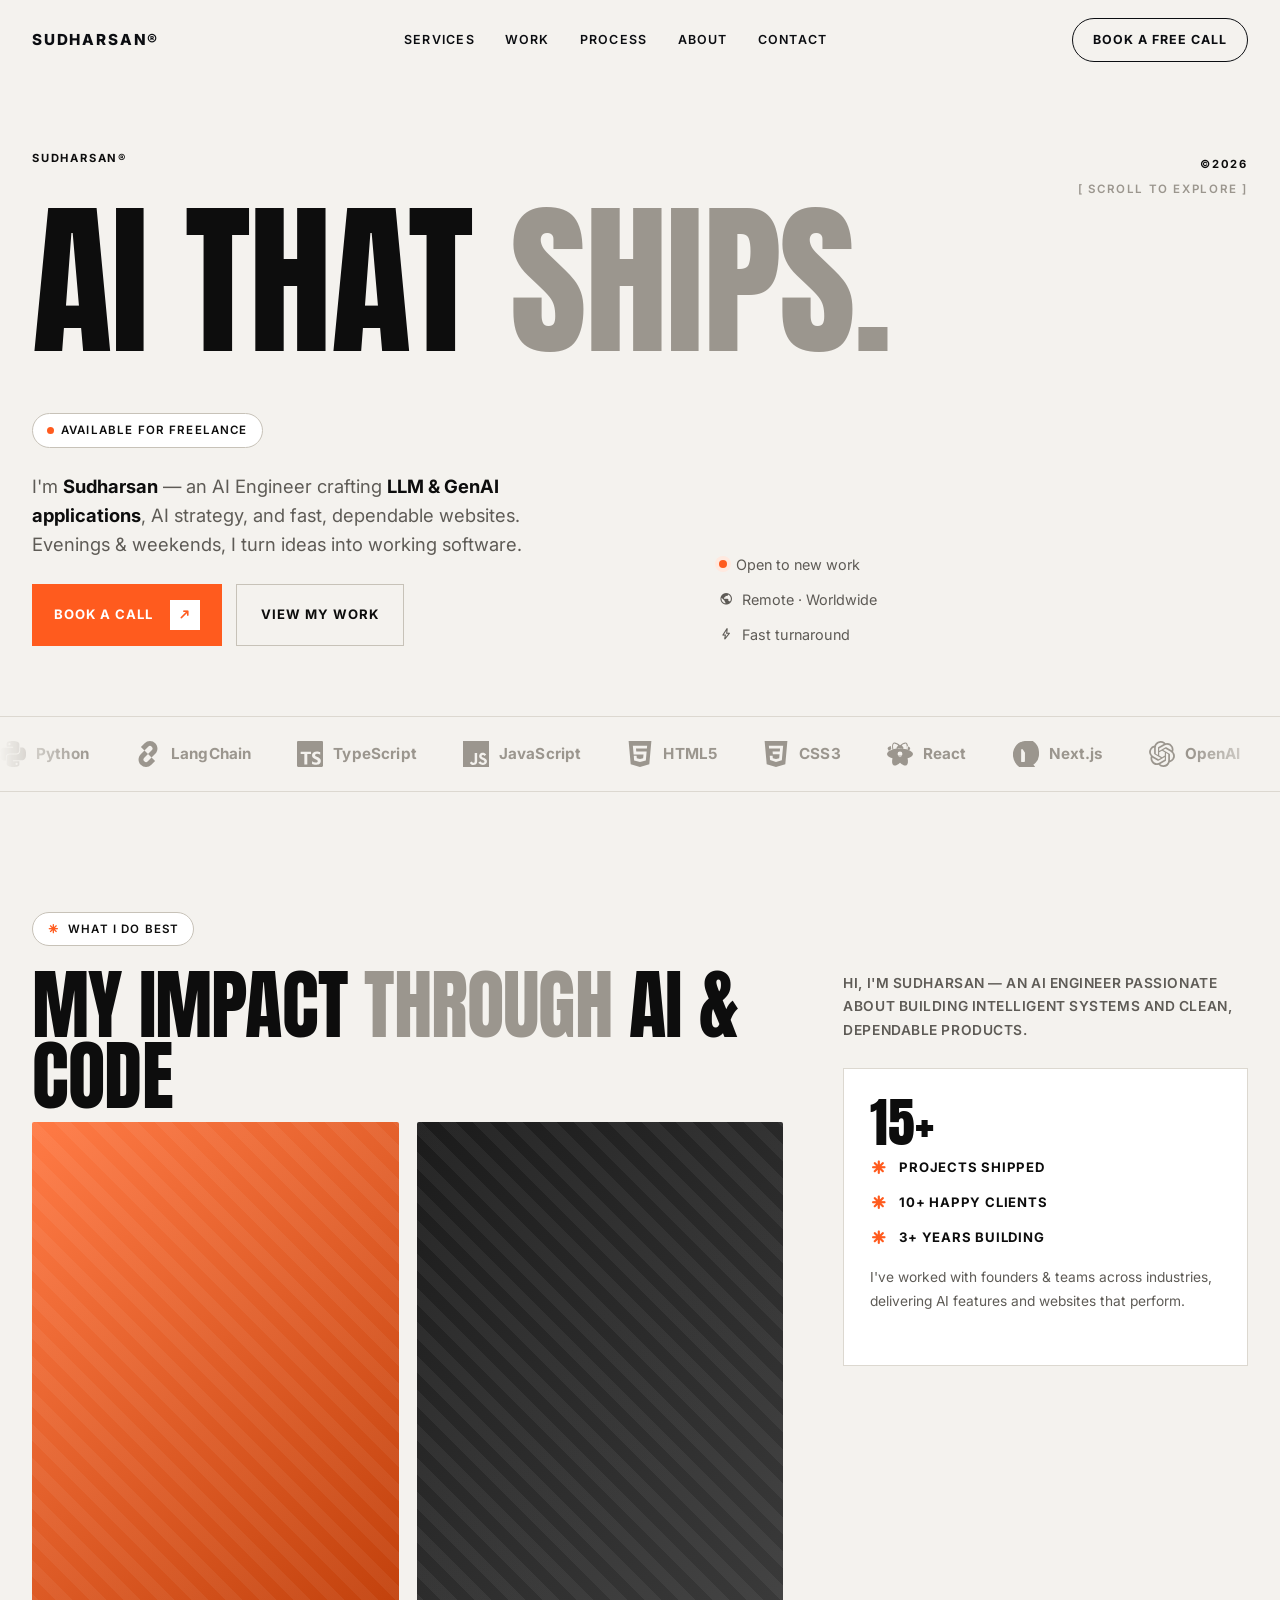
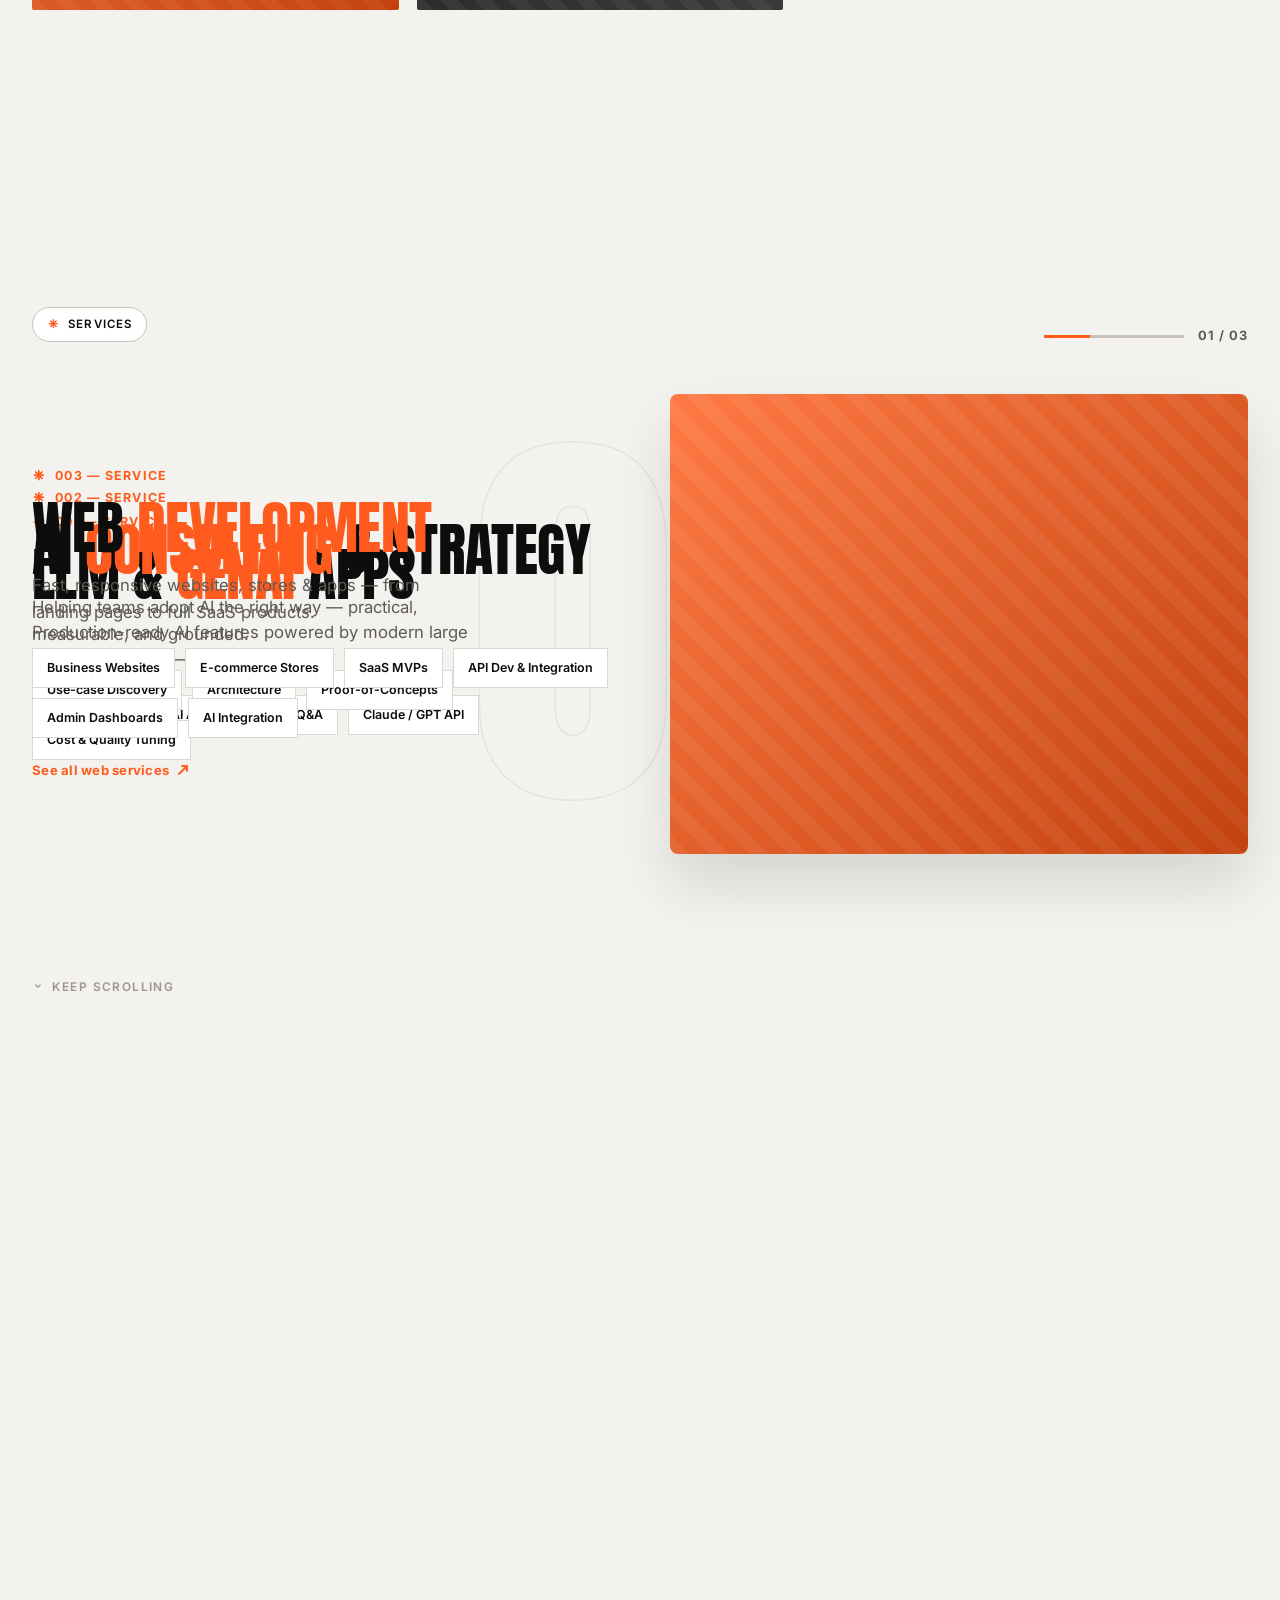
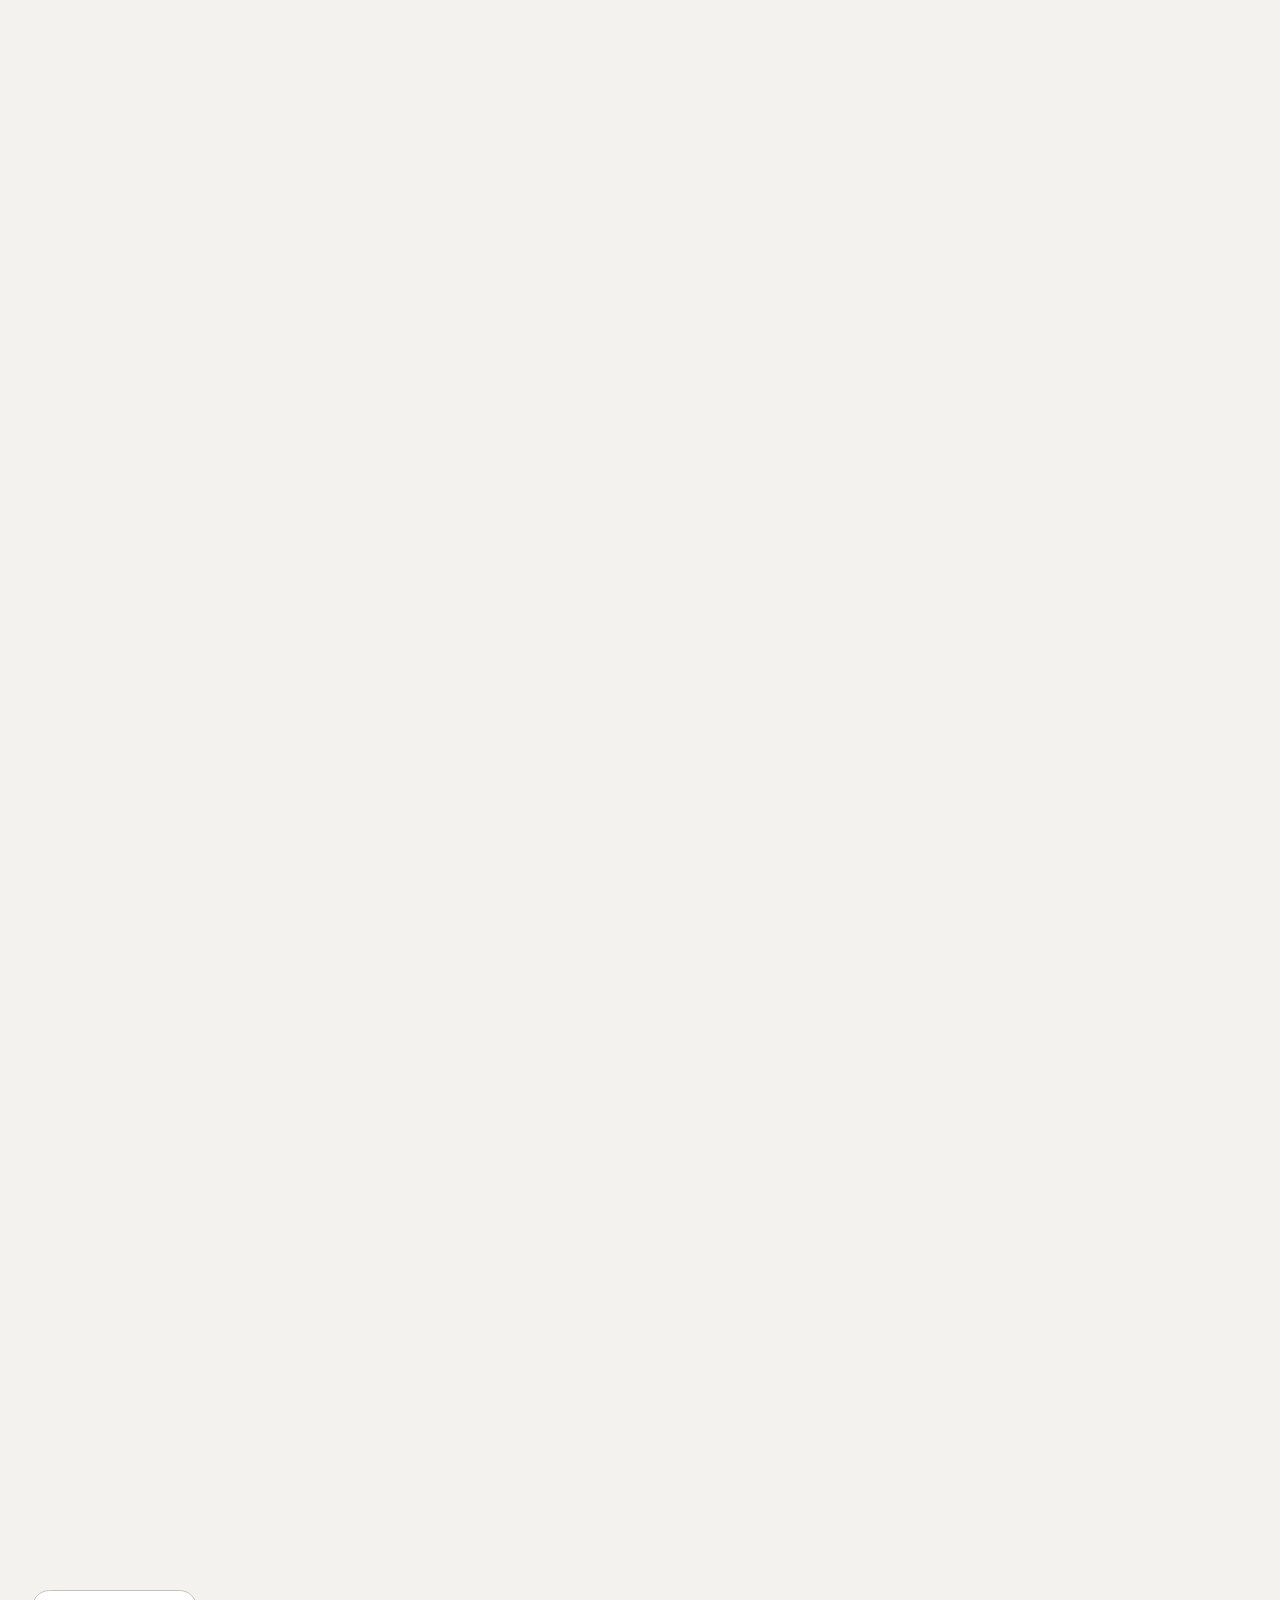
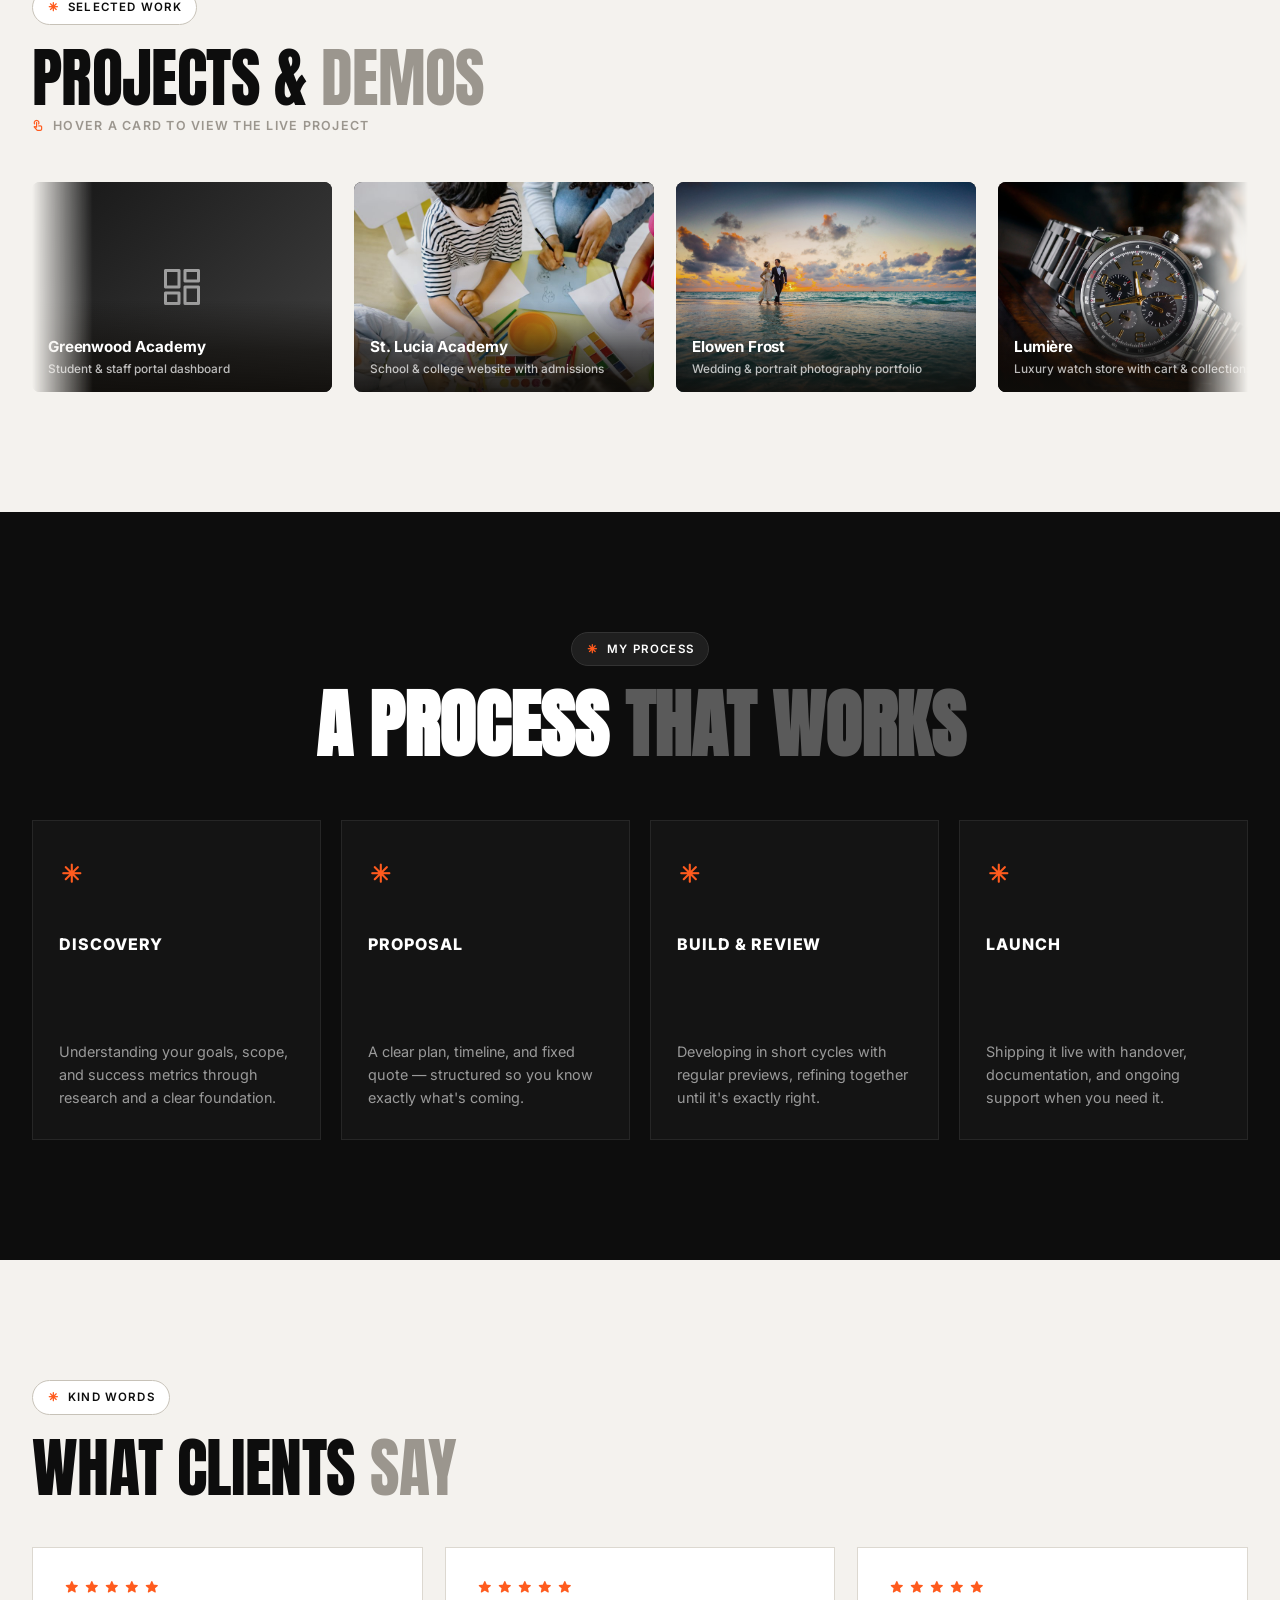
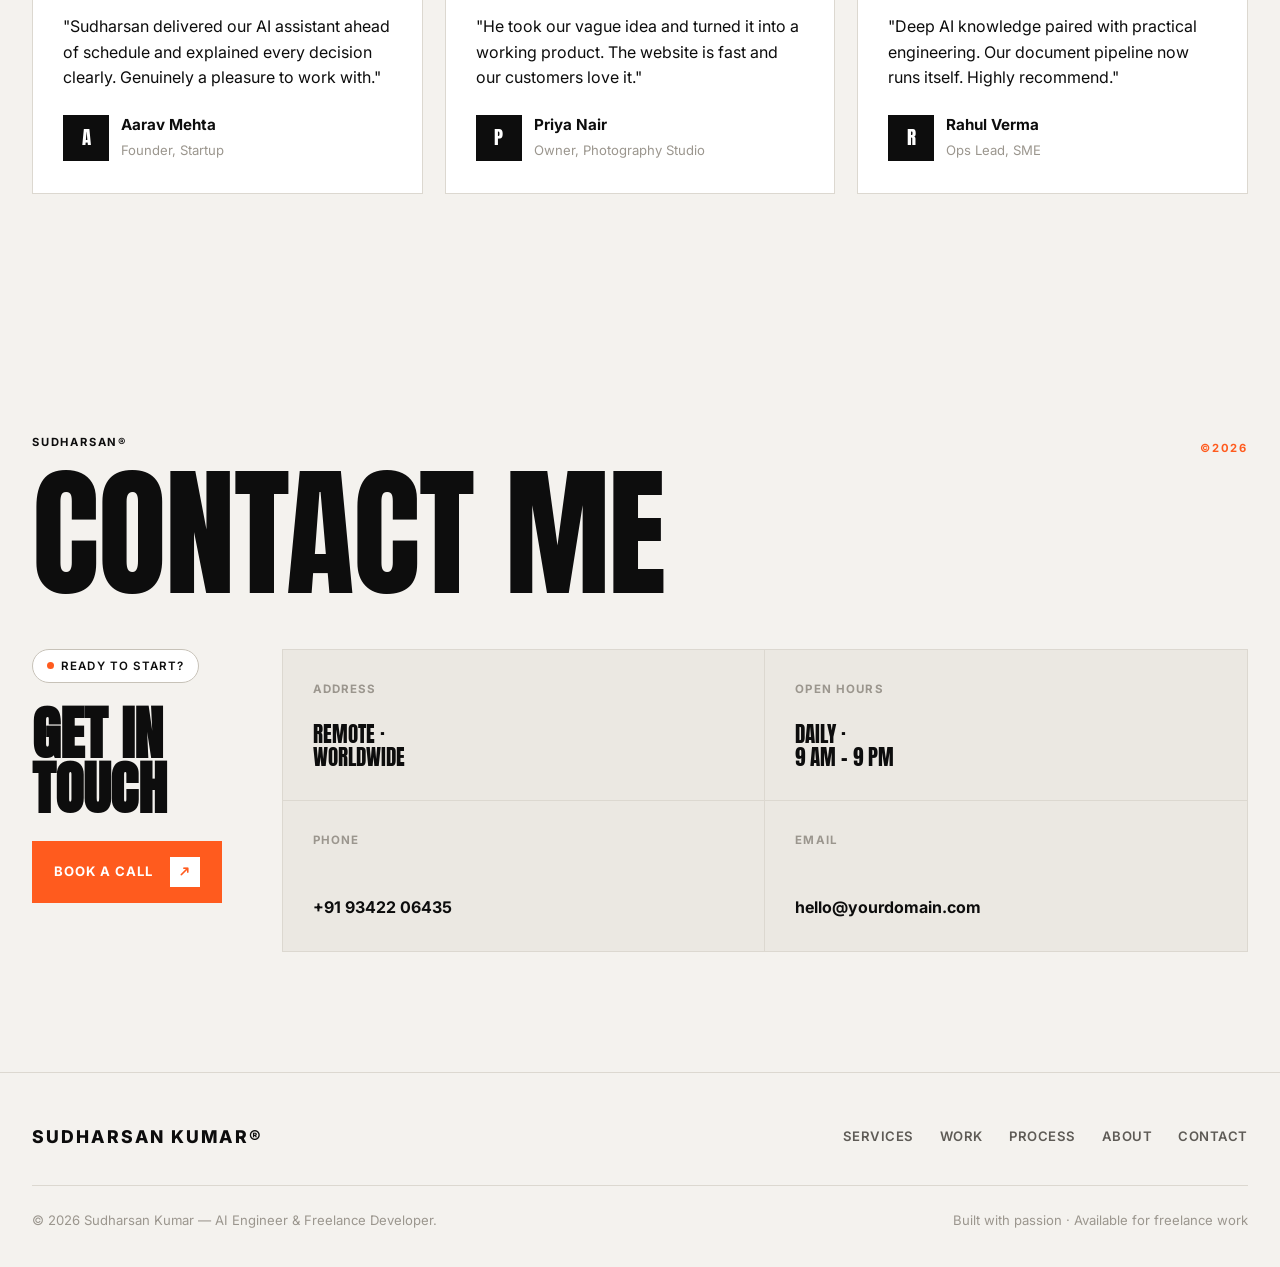
==== commit e78c48a5: "Add Web Development sub-services to services page + homepage Homepage: Web Development slide now lis" ====
--- a/index.html
+++ b/index.html
@@ -3,9 +3,9 @@
 <head>
   <meta charset="utf-8" />
   <meta name="viewport" content="width=device-width, initial-scale=1" />
-  <title>Sudharsan Kumar® — AI Engineer & Freelance Developer</title>
+  <title>Sudharsan Kumar® — AI Engineer & Full-stack Developer</title>
   <meta name="description" content="AI Engineer building LLM/GenAI applications, AI strategy, and modern web experiences. Available for freelance projects." />
-  <meta property="og:title" content="Sudharsan Kumar — AI Engineer & Freelance Developer" />
+  <meta property="og:title" content="Sudharsan Kumar — AI Engineer & Full-stack Developer" />
   <meta property="og:description" content="LLM/GenAI apps, AI consulting, and web development — available for freelance work." />
   <meta property="og:type" content="website" />
 
@@ -133,8 +133,9 @@
             <article class="srv-slide" data-i="2">
               <div class="srv-kicker"><span class="ast"><span class="msi">asterisk</span></span> 003 — Service</div>
               <h3 class="display">WEB <span class="o">DEVELOPMENT</span></h3>
-              <p>Fast, responsive static &amp; dynamic websites &amp; apps for businesses of every kind.</p>
-              <div class="tags"><span>Schools &amp; Colleges</span><span>Photography</span><span>E-commerce</span><span>Dashboards &amp; Auth</span></div>
+              <p>Fast, responsive websites, stores &amp; apps — from landing pages to full SaaS products.</p>
+              <div class="tags"><span>Business Websites</span><span>E-commerce Stores</span><span>SaaS MVPs</span><span>API Dev &amp; Integration</span><span>Admin Dashboards</span><span>AI Integration</span></div>
+              <a class="srv-more" href="/services">See all web services <span class="msi">north_east</span></a>
             </article>
           </div>
 
--- a/style.css
+++ b/style.css
@@ -147,6 +147,10 @@
     .srv-slide p{color:var(--dim);font-size:1.05rem;max-width:440px;margin-bottom:22px}
     .srv-slide .tags{display:flex;flex-wrap:wrap;gap:10px}
     .srv-slide .tags span{background:#fff;border:1px solid var(--line);font-size:.78rem;font-weight:600;padding:9px 14px;color:var(--ink);white-space:nowrap}
+    .srv-more{display:inline-flex;align-items:center;gap:6px;margin-top:22px;font-family:'Inter';font-weight:700;
+      font-size:.82rem;letter-spacing:.02em;color:var(--orange);text-decoration:none;border-bottom:1px solid transparent;transition:border-color .25s}
+    .srv-more:hover{border-color:var(--orange)}
+    .srv-more .msi{font-size:1rem}
 
     /* right column: visual panel — explicit height so it fills the column
        (aspect-ratio alone collapses because the .vp children are absolute) */
@@ -314,6 +318,20 @@
 .srow .thumb-img .g{position:absolute;inset:0}
 .srow .thumb-img .pat{position:absolute;inset:0;opacity:.55}
 
+/* Web Development sub-services grid */
+.subsvc{border-top:1px solid var(--line);padding:40px 0 8px}
+.subsvc-head{display:flex;align-items:center;gap:10px;font-family:'Inter';font-weight:700;font-size:.78rem;
+  letter-spacing:.1em;text-transform:uppercase;color:var(--orange);margin-bottom:28px}
+.subsvc-grid{display:grid;grid-template-columns:repeat(3,1fr);gap:18px}
+.subcard{background:var(--panel);border:1px solid var(--line);border-top:3px solid var(--orange);
+  padding:24px 22px;transition:transform .35s cubic-bezier(.2,.7,.2,1),box-shadow .35s}
+.subcard:hover{transform:translateY(-5px);box-shadow:0 18px 36px rgba(0,0,0,.1)}
+.subcard .ic{font-size:1.9rem;color:var(--orange);margin-bottom:12px;display:block}
+.subcard h4{font-family:'Inter';font-weight:700;font-size:1.02rem;letter-spacing:-.01em;color:var(--ink);margin-bottom:14px;line-height:1.2}
+.subcard ul{list-style:none;display:flex;flex-direction:column;gap:8px}
+.subcard li{position:relative;padding-left:18px;font-size:.86rem;color:var(--dim);line-height:1.4}
+.subcard li::before{content:"";position:absolute;left:0;top:.55em;width:6px;height:6px;background:var(--orange);transform:rotate(45deg)}
+
 /* one-by-one reveal for the rows */
 .rise{opacity:0;transform:translateY(60px);transition:opacity .8s cubic-bezier(.2,.8,.2,1),transform .8s cubic-bezier(.2,.8,.2,1)}
 .rise.in{opacity:1;transform:none}
@@ -321,4 +339,8 @@
 @media(max-width:820px){
   .srow{grid-template-columns:50px 1fr;gap:20px}
   .srow .thumb-img{grid-column:1/-1}
+  .subsvc-grid{grid-template-columns:1fr}
 }
+@media(min-width:821px) and (max-width:1100px){
+  .subsvc-grid{grid-template-columns:repeat(2,1fr)}
+}
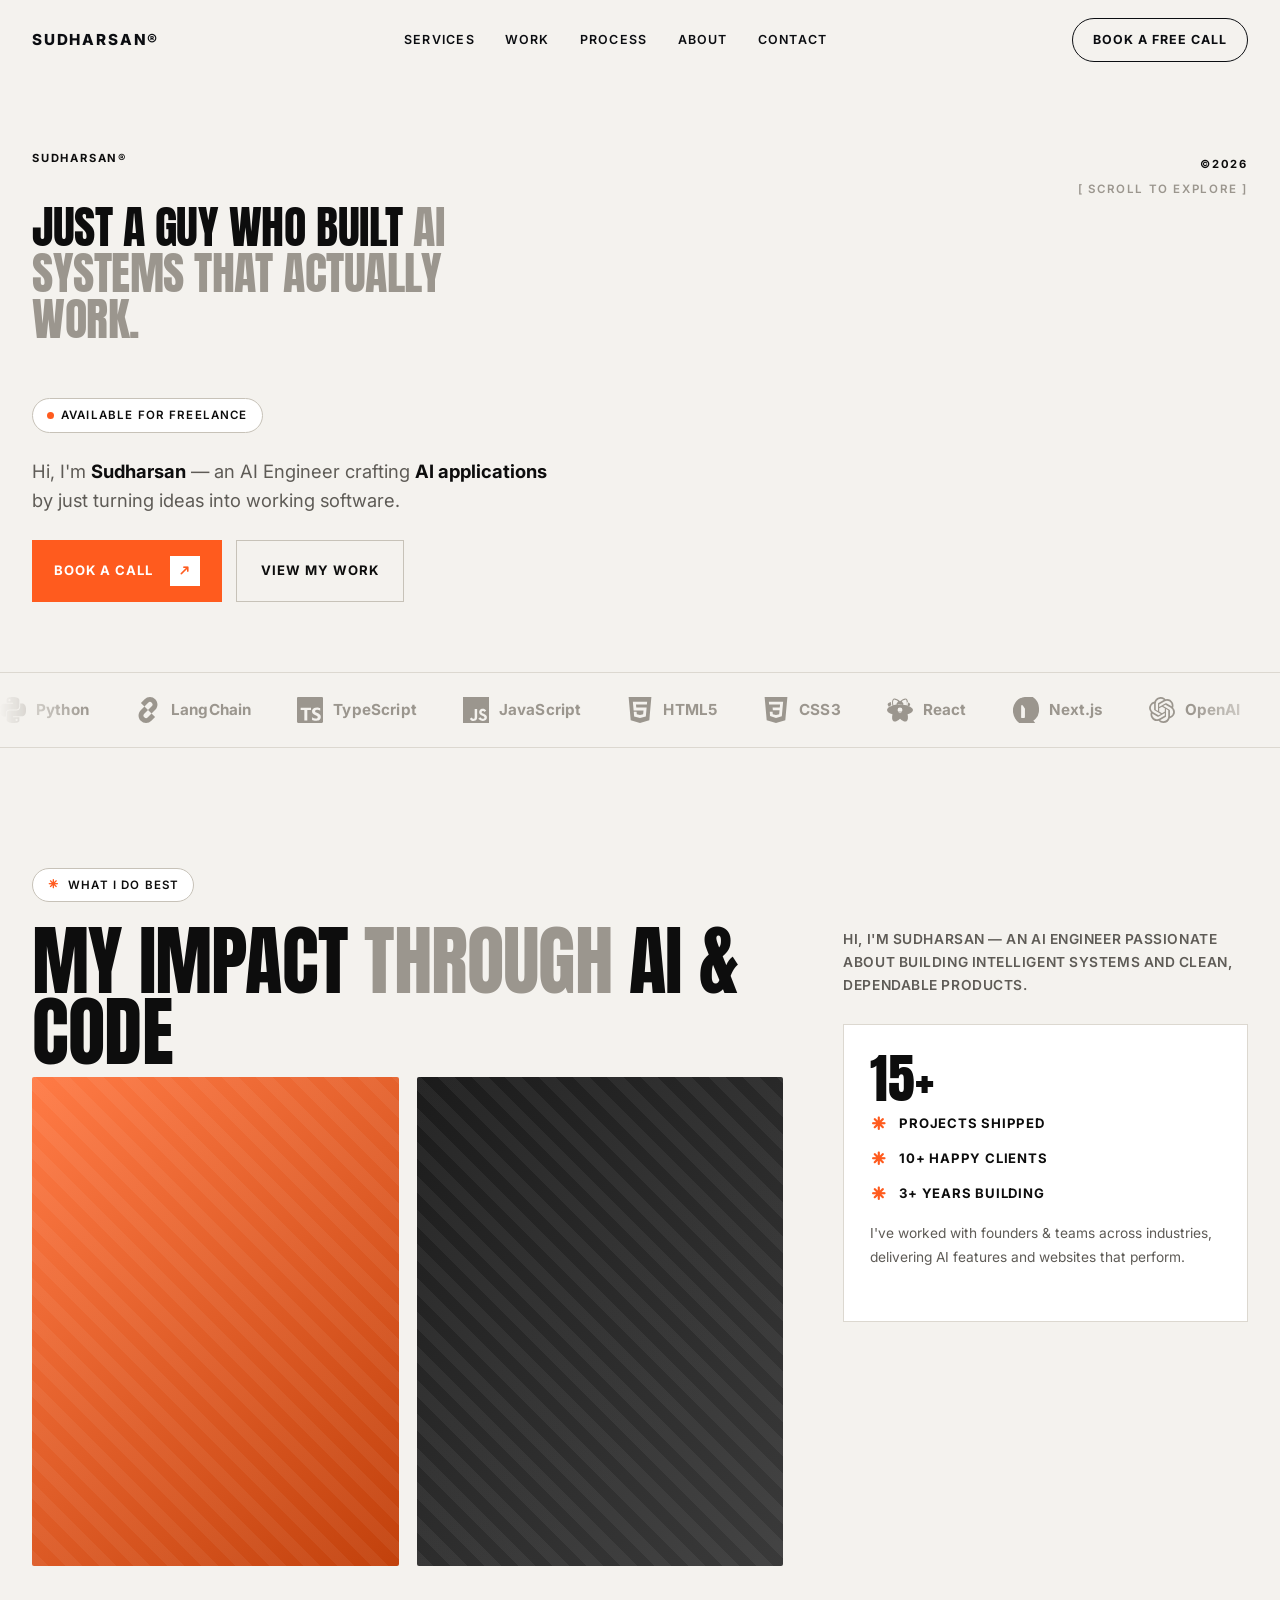
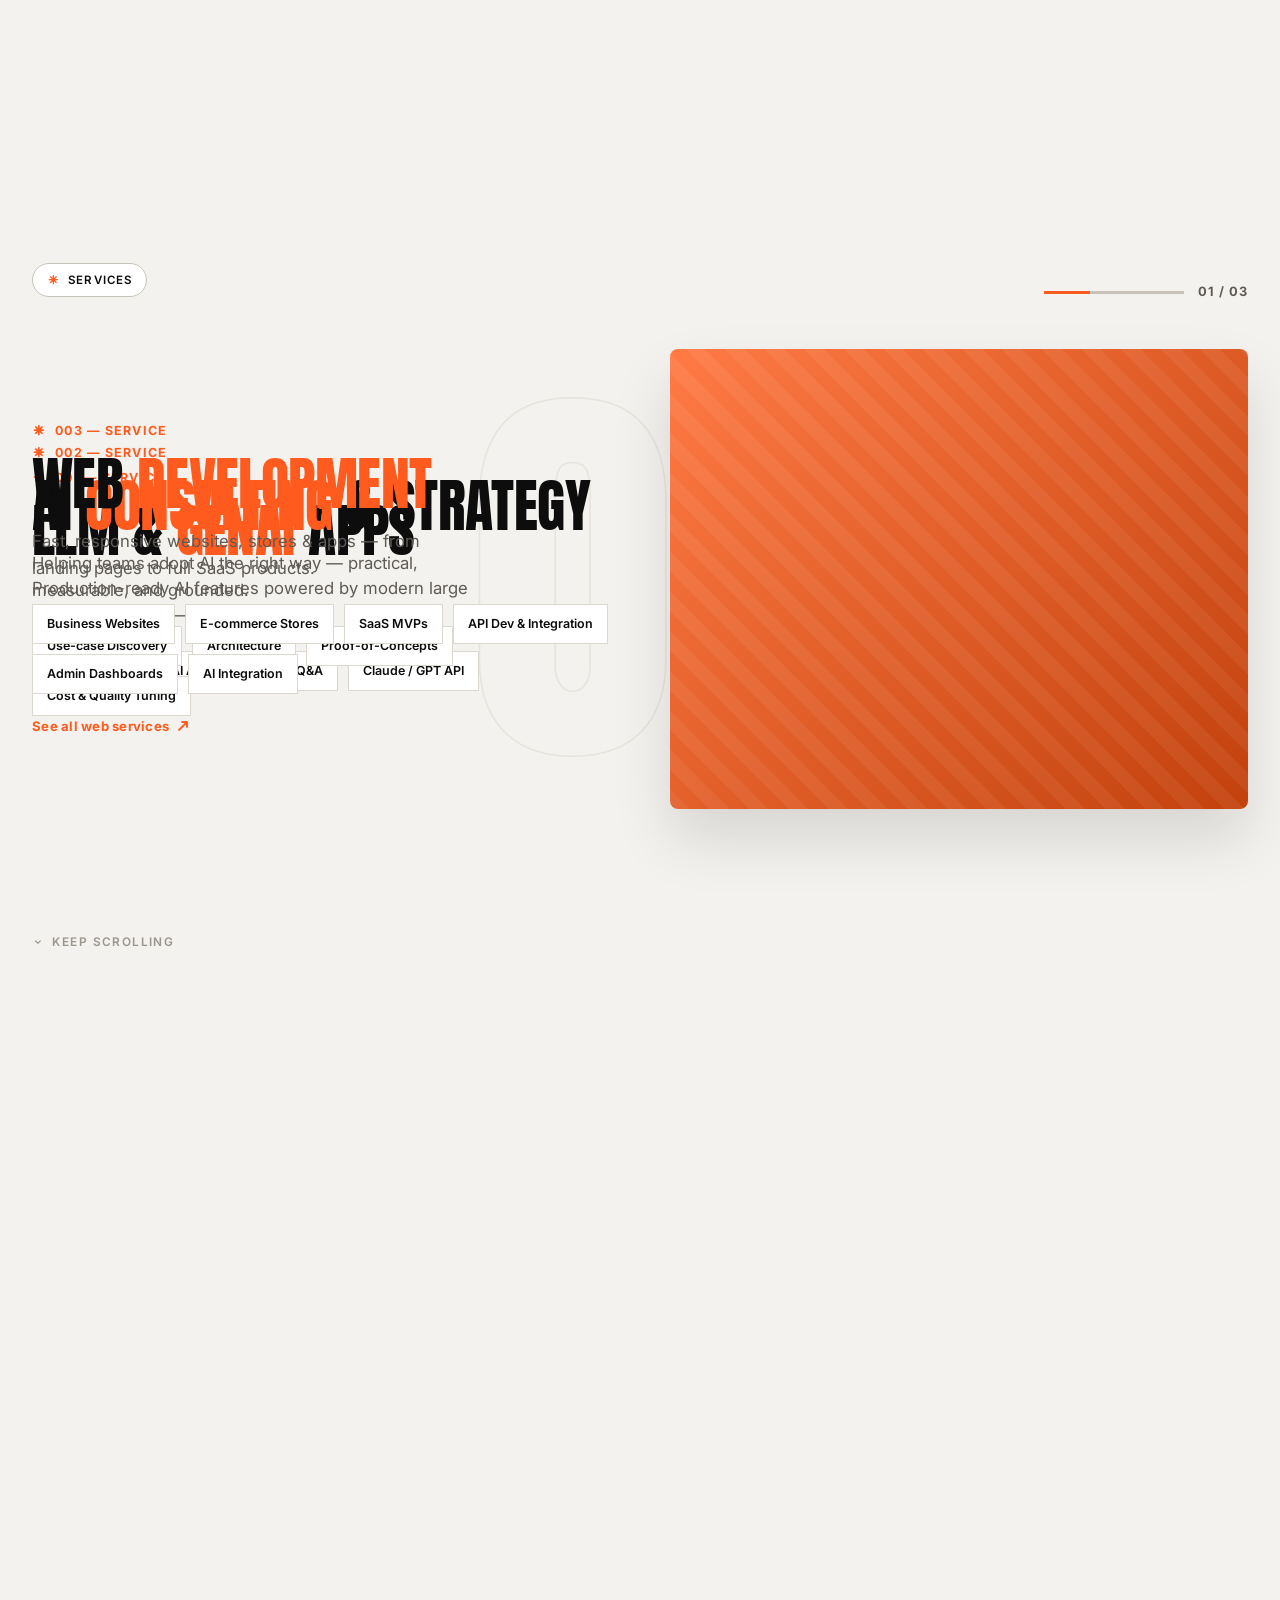
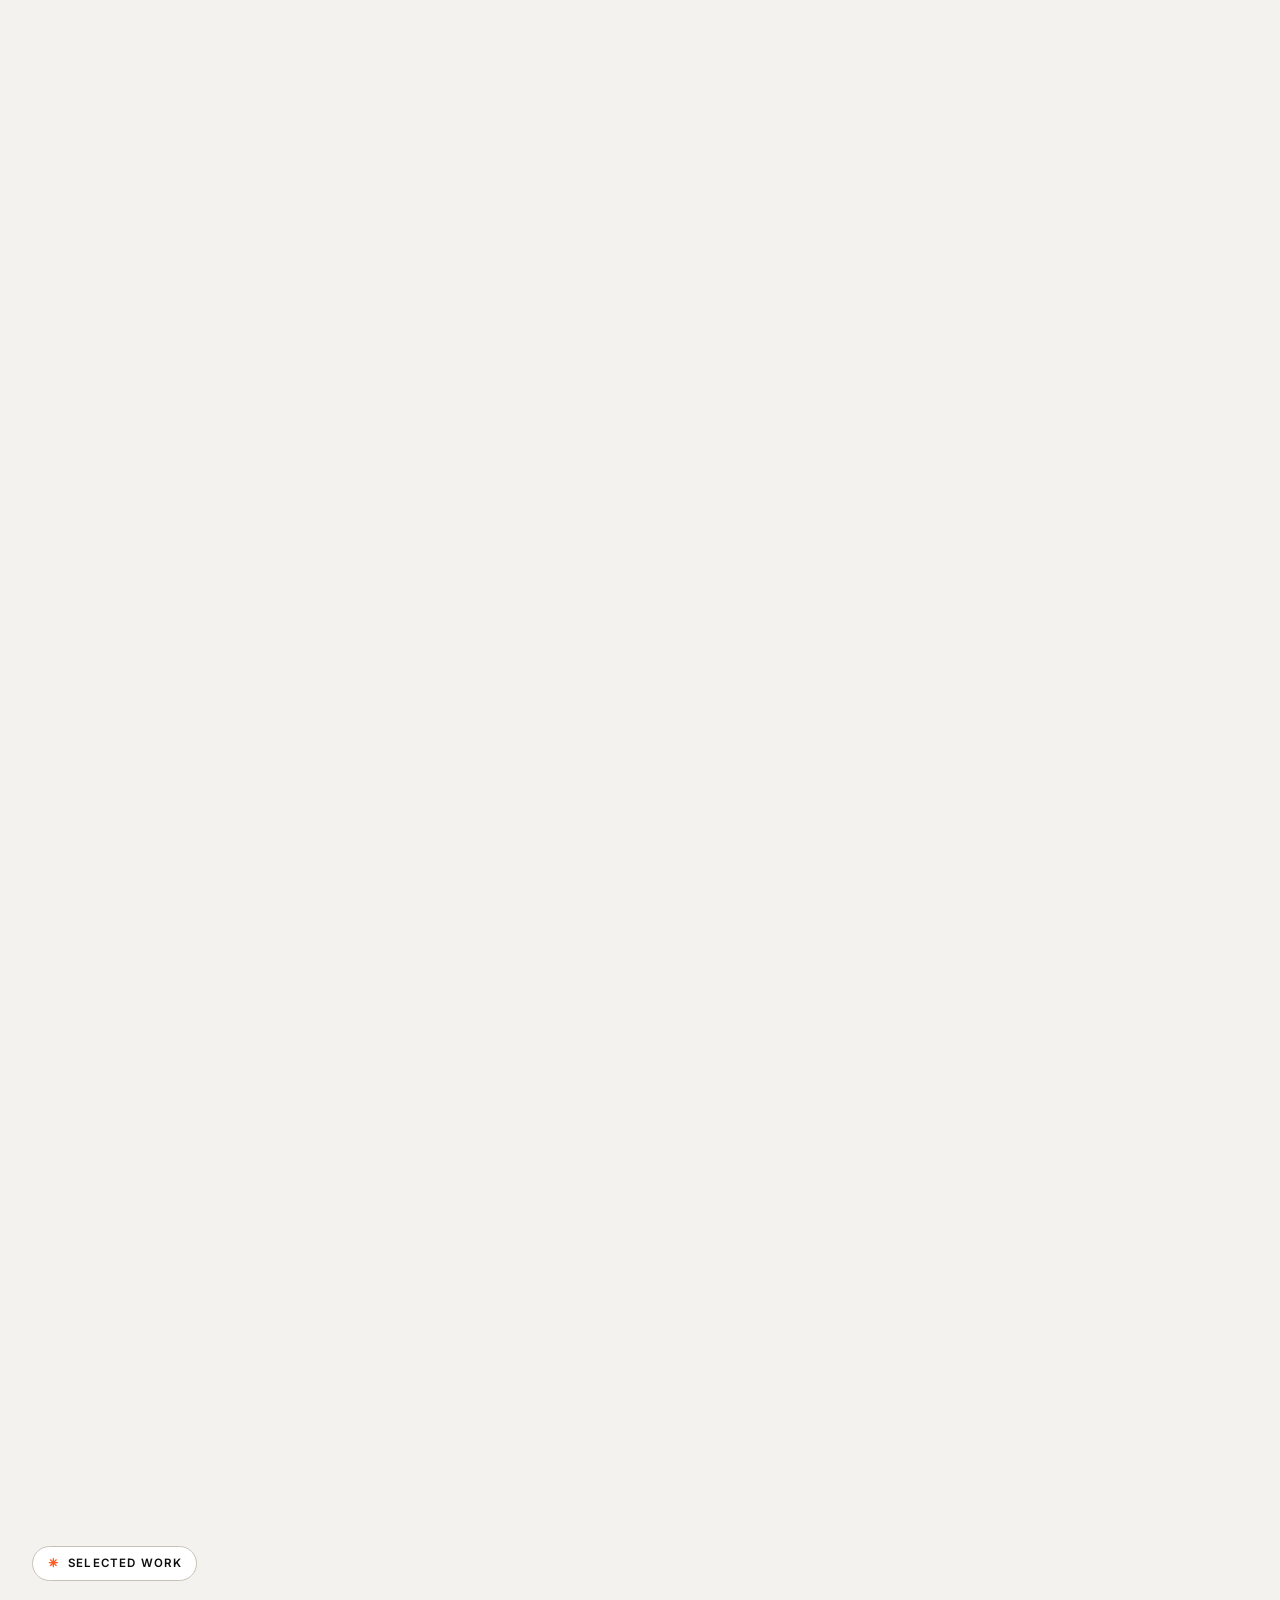
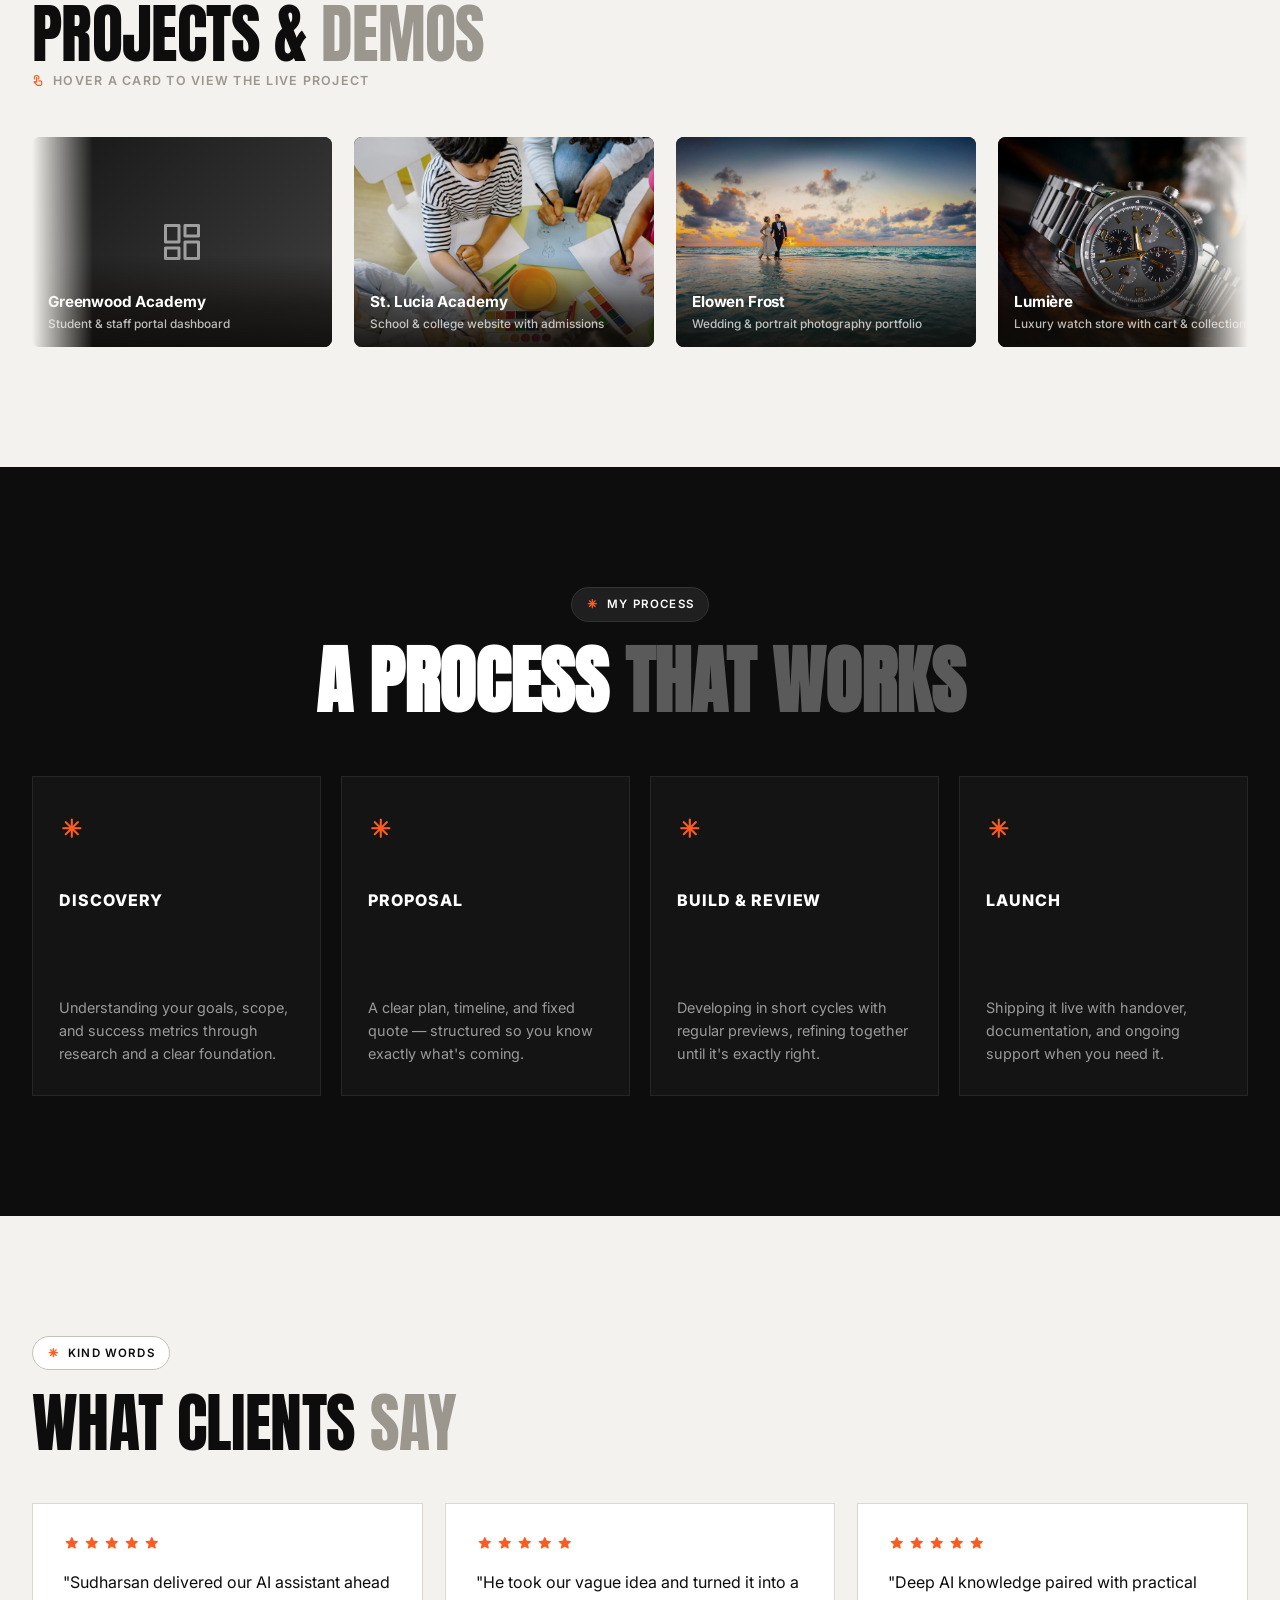
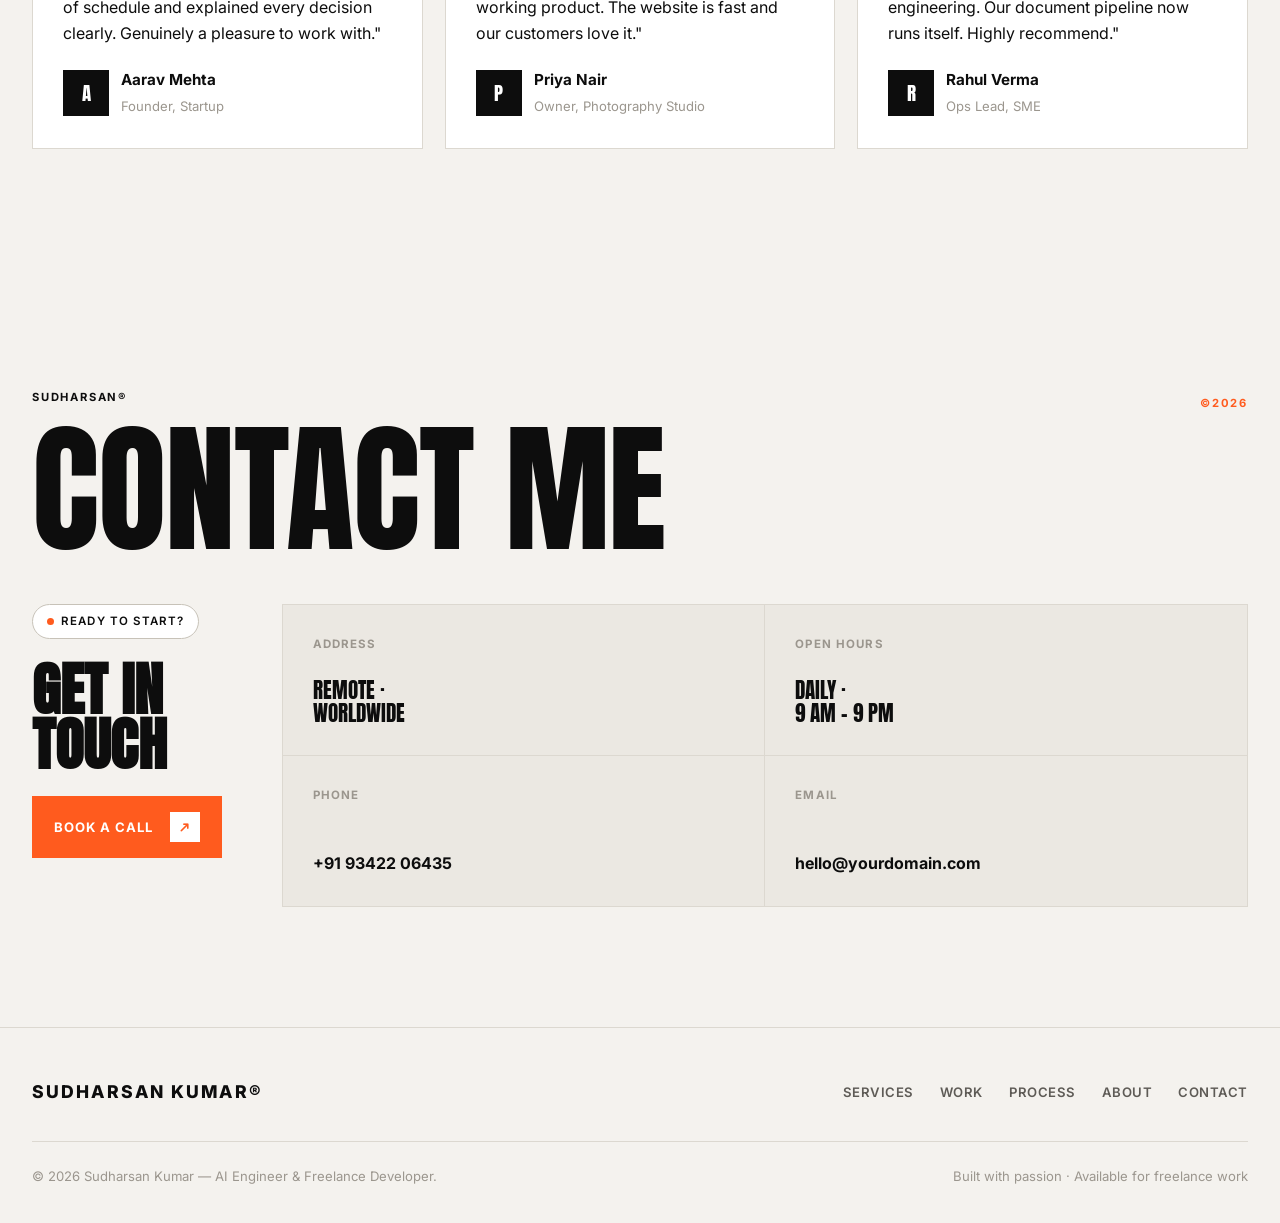
==== commit 0a0c6447: "Update hero copy, services animations, replay scroll reveals Co-Authored-By: Claude Opus 4.8 (1M con" ====
--- a/index.html
+++ b/index.html
@@ -4,9 +4,9 @@
   <meta charset="utf-8" />
   <meta name="viewport" content="width=device-width, initial-scale=1" />
   <title>Sudharsan Kumar® — AI Engineer & Full-stack Developer</title>
-  <meta name="description" content="AI Engineer building LLM/GenAI applications, AI strategy, and modern web experiences. Available for freelance projects." />
+  <meta name="description" content="Sudharsan — an AI Engineer crafting AI applications that actually work, turning ideas into working software. Available for freelance projects." />
   <meta property="og:title" content="Sudharsan Kumar — AI Engineer & Full-stack Developer" />
-  <meta property="og:description" content="LLM/GenAI apps, AI consulting, and web development — available for freelance work." />
+  <meta property="og:description" content="An AI Engineer crafting AI applications that actually work — turning ideas into working software. Available for freelance work." />
   <meta property="og:type" content="website" />
 
   <link rel="preconnect" href="https://fonts.googleapis.com" />
@@ -52,21 +52,16 @@
           <div class="scroll-tag" style="margin-top:4px">[ Scroll to explore ]</div>
         </div>
       </div>
-      <h1 class="display"><span class="b">AI THAT</span> <span class="g">SHIPS.</span></h1>
+      <h1 class="display"><span class="b">JUST A GUY WHO BUILT</span> <span class="g">AI SYSTEMS THAT ACTUALLY WORK.</span></h1>
 
       <div class="hero-sub reveal">
         <div>
           <div class="sec-tag"><span class="pill"><span class="dot"></span> Available for freelance</span></div>
-          <p class="lead">I'm <b>Sudharsan</b> — an AI Engineer crafting <b>LLM &amp; GenAI applications</b>, AI strategy, and fast, dependable websites. Evenings &amp; weekends, I turn ideas into working software.</p>
+          <p class="lead">Hi, I'm <b>Sudharsan</b> — an AI Engineer crafting <b>AI applications</b> by just turning ideas into working software.</p>
           <div class="hero-cta">
             <a class="btn btn-orange" href="#contact">Book a call <span class="ico"><span class="msi">north_east</span></span></a>
             <a class="btn btn-out" href="#work">View my work</a>
           </div>
-        </div>
-        <div class="hero-meta">
-          <span><span class="live"></span> Open to new work</span>
-          <span><span class="msi orange">public</span> Remote · Worldwide</span>
-          <span><span class="msi orange">bolt</span> Fast turnaround</span>
         </div>
       </div>
     </div>
@@ -351,9 +346,9 @@
     }
     // reveal
     const io=new IntersectionObserver(es=>es.forEach(e=>{
-      if(e.isIntersecting){e.target.classList.add('in');
-        e.target.querySelectorAll&&e.target.querySelectorAll('[data-count]').forEach(animateCount);
-        io.unobserve(e.target);}
+      e.target.classList.toggle('in',e.isIntersecting);
+      if(e.isIntersecting && e.target.querySelectorAll)
+        e.target.querySelectorAll('[data-count]').forEach(animateCount);
     }),{threshold:.12});
     document.querySelectorAll('.reveal').forEach((el,i)=>{el.style.transitionDelay=(i%3)*70+'ms';io.observe(el);});
 
--- a/style.css
+++ b/style.css
@@ -76,16 +76,13 @@
     .hero{padding:150px 0 70px;position:relative}
     .hero .top-row{display:flex;justify-content:space-between;align-items:flex-start;gap:20px}
     .hero .top-row .micro{color:var(--ink)}
-    .hero h1{font-size:clamp(3.4rem,13vw,12rem);margin:6px 0 0}
+    .hero h1{font-size:clamp(1.6rem,3.6vw,3.4rem);margin:6px 0 0;line-height:1;max-width:18ch}
     .hero h1 .b{color:var(--ink)} .hero h1 .g{color:var(--faint)}
     .hero .scroll-tag{font-family:'Inter';font-weight:600;font-size:.72rem;letter-spacing:.14em;text-transform:uppercase;color:var(--faint)}
-    .hero-sub{display:grid;grid-template-columns:1.1fr .9fr;gap:40px;align-items:end;margin-top:56px}
+    .hero-sub{margin-top:56px}
     .hero-sub .lead{font-size:1.15rem;color:var(--dim);max-width:520px}
     .hero-sub .lead b{color:var(--ink);font-weight:700}
     .hero-cta{display:flex;gap:14px;flex-wrap:wrap;margin-top:24px}
-    .hero-meta{display:flex;flex-direction:column;gap:12px;align-items:flex-start}
-    .hero-meta span{display:flex;align-items:center;gap:9px;font-size:.9rem;color:var(--dim)}
-    .hero-meta .live{width:8px;height:8px;border-radius:50%;background:var(--orange);box-shadow:0 0 0 4px var(--orange-soft)}
 
     /* trusted strip */
     .trusted{border-top:1px solid var(--line);border-bottom:1px solid var(--line);padding:24px 0;overflow:hidden}
@@ -322,15 +319,55 @@
 .subsvc{border-top:1px solid var(--line);padding:40px 0 8px}
 .subsvc-head{display:flex;align-items:center;gap:10px;font-family:'Inter';font-weight:700;font-size:.78rem;
   letter-spacing:.1em;text-transform:uppercase;color:var(--orange);margin-bottom:28px}
-.subsvc-grid{display:grid;grid-template-columns:repeat(3,1fr);gap:18px}
-.subcard{background:var(--panel);border:1px solid var(--line);border-top:3px solid var(--orange);
-  padding:24px 22px;transition:transform .35s cubic-bezier(.2,.7,.2,1),box-shadow .35s}
-.subcard:hover{transform:translateY(-5px);box-shadow:0 18px 36px rgba(0,0,0,.1)}
-.subcard .ic{font-size:1.9rem;color:var(--orange);margin-bottom:12px;display:block}
+.subsvc-grid{display:grid;grid-template-columns:repeat(3,1fr);gap:18px;perspective:1400px}
+.subcard{position:relative;background:var(--panel);border:1px solid var(--line);border-top:3px solid transparent;
+  padding:24px 22px;overflow:hidden;
+  /* hover transition only — the entry transition is set inline by JS so it doesn't fight the stagger */
+  transition:transform .4s cubic-bezier(.2,.7,.2,1),box-shadow .4s,border-color .4s}
+
+/* --- scroll-entry "deal the cards" state --- */
+.subcard{opacity:0;transform:translateY(70px) rotateX(-32deg) scale(.94);transform-origin:50% 100%}
+.subcard.dealt{opacity:1;transform:none}
+.subcard.dealt{transition:opacity .7s cubic-bezier(.2,.8,.2,1),transform .8s cubic-bezier(.16,.84,.3,1)}
+
+/* orange accent bar draws across as the card lands */
+.subcard::after{content:"";position:absolute;top:-3px;left:0;height:3px;width:100%;background:var(--orange);
+  transform:scaleX(0);transform-origin:left;transition:transform .6s cubic-bezier(.2,.8,.2,1) .25s}
+.subcard.dealt::after{transform:scaleX(1)}
+
+/* spotlight glow that follows the cursor on hover (vars set by JS) */
+.subcard::before{content:"";position:absolute;inset:0;pointer-events:none;opacity:0;transition:opacity .35s;
+  background:radial-gradient(420px circle at var(--mx,50%) var(--my,0%),rgba(255,91,30,.16),transparent 60%)}
+.subcard:hover::before{opacity:1}
+
+.subcard:hover{transform:translateY(-7px);box-shadow:0 22px 44px rgba(0,0,0,.13)}
+
+.subcard .ic{font-size:1.9rem;color:var(--orange);margin-bottom:12px;display:block;
+  transform:scale(.4) rotate(-25deg);opacity:0;transition:transform .55s cubic-bezier(.2,1.4,.4,1) .2s,opacity .4s .2s}
+.subcard.dealt .ic{transform:none;opacity:1}
+.subcard:hover .ic{animation:icPop .6s cubic-bezier(.2,1.5,.4,1)}
+@keyframes icPop{40%{transform:scale(1.18) rotate(8deg)}}
+
 .subcard h4{font-family:'Inter';font-weight:700;font-size:1.02rem;letter-spacing:-.01em;color:var(--ink);margin-bottom:14px;line-height:1.2}
 .subcard ul{list-style:none;display:flex;flex-direction:column;gap:8px}
-.subcard li{position:relative;padding-left:18px;font-size:.86rem;color:var(--dim);line-height:1.4}
-.subcard li::before{content:"";position:absolute;left:0;top:.55em;width:6px;height:6px;background:var(--orange);transform:rotate(45deg)}
+.subcard li{position:relative;padding-left:18px;font-size:.86rem;color:var(--dim);line-height:1.4;
+  opacity:0;transform:translateX(-10px);transition:opacity .45s ease,transform .45s cubic-bezier(.2,.8,.2,1)}
+.subcard.dealt li{opacity:1;transform:none}
+/* list items cascade: each li waits a little longer than the previous */
+.subcard.dealt li:nth-child(1){transition-delay:.30s}
+.subcard.dealt li:nth-child(2){transition-delay:.37s}
+.subcard.dealt li:nth-child(3){transition-delay:.44s}
+.subcard.dealt li:nth-child(4){transition-delay:.51s}
+.subcard.dealt li:nth-child(5){transition-delay:.58s}
+.subcard.dealt li:nth-child(6){transition-delay:.65s}
+.subcard li::before{content:"";position:absolute;left:0;top:.55em;width:6px;height:6px;background:var(--orange);
+  transform:rotate(45deg);transition:transform .3s}
+.subcard li:hover::before{transform:rotate(225deg) scale(1.3)}
+
+@media(prefers-reduced-motion:reduce){
+  .subcard,.subcard .ic,.subcard li,.subcard::after{transition:none!important;animation:none!important;
+    opacity:1!important;transform:none!important}
+}
 
 /* one-by-one reveal for the rows */
 .rise{opacity:0;transform:translateY(60px);transition:opacity .8s cubic-bezier(.2,.8,.2,1),transform .8s cubic-bezier(.2,.8,.2,1)}
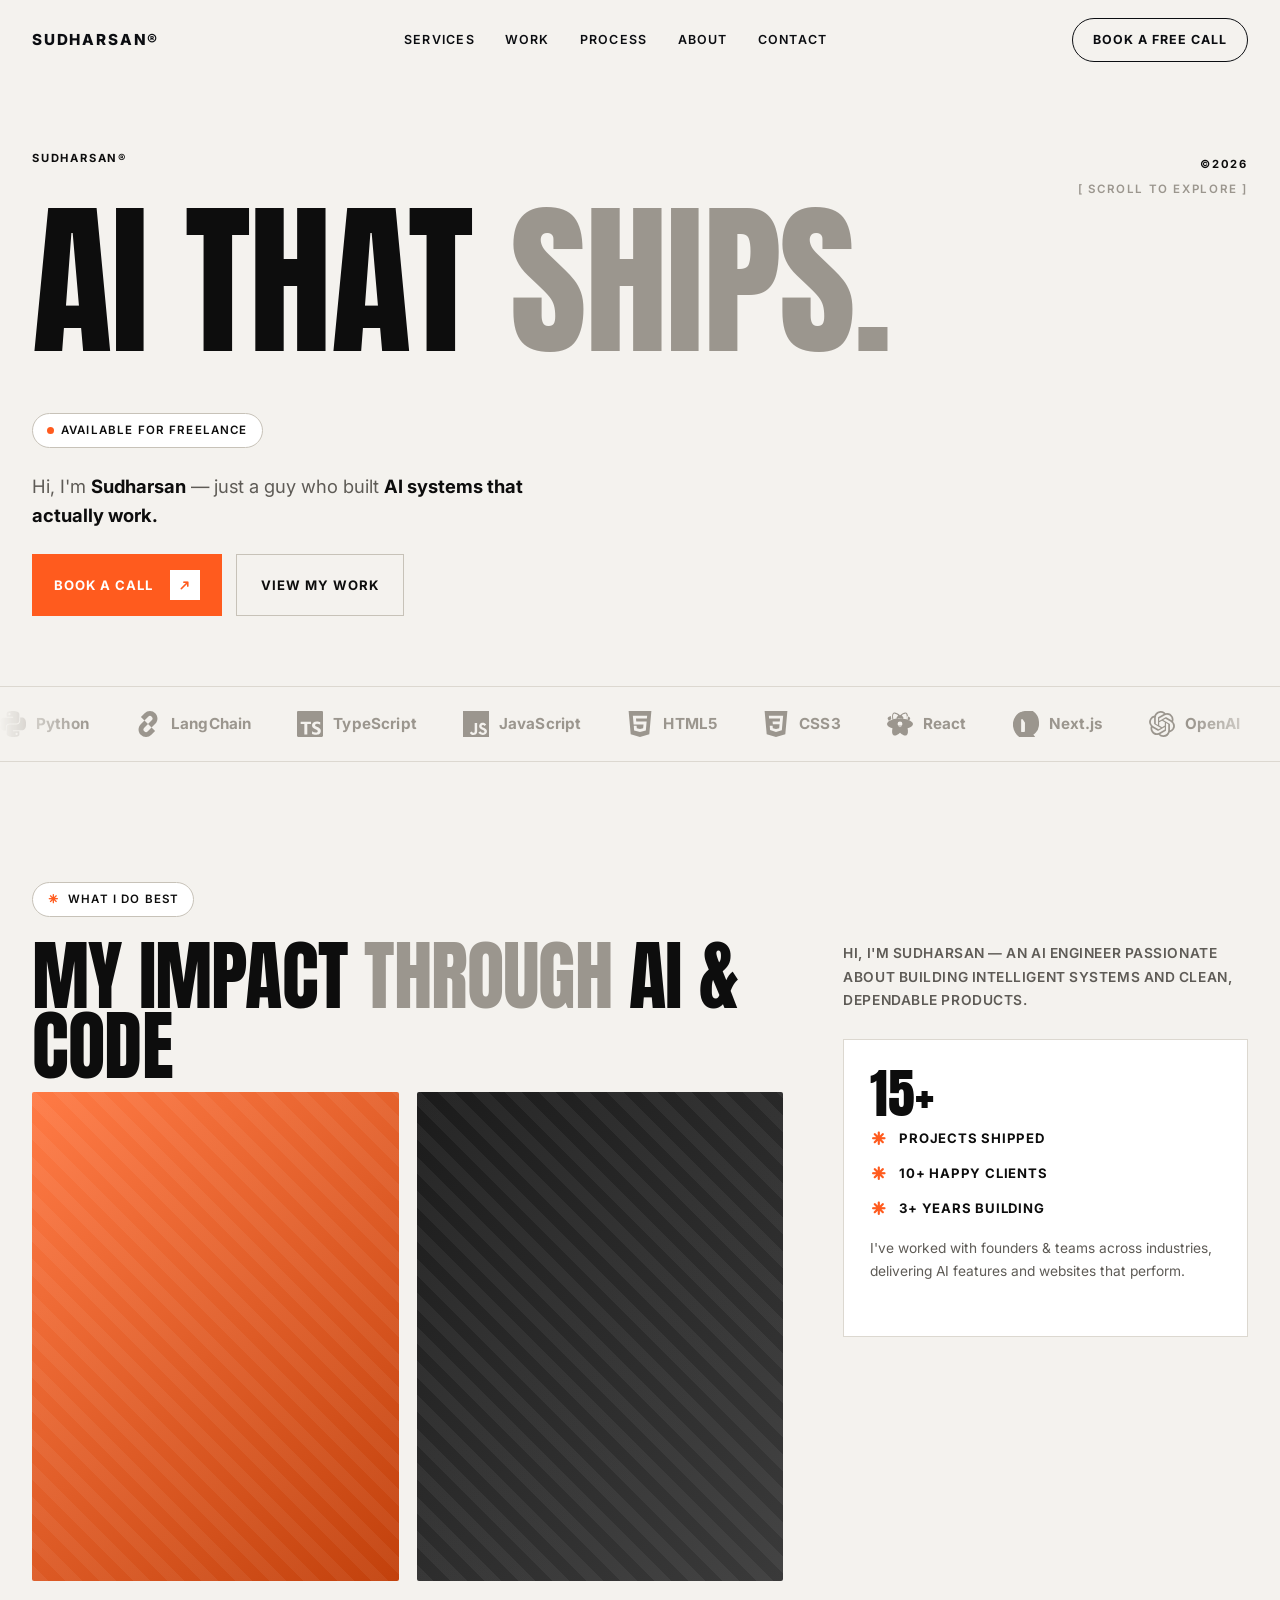
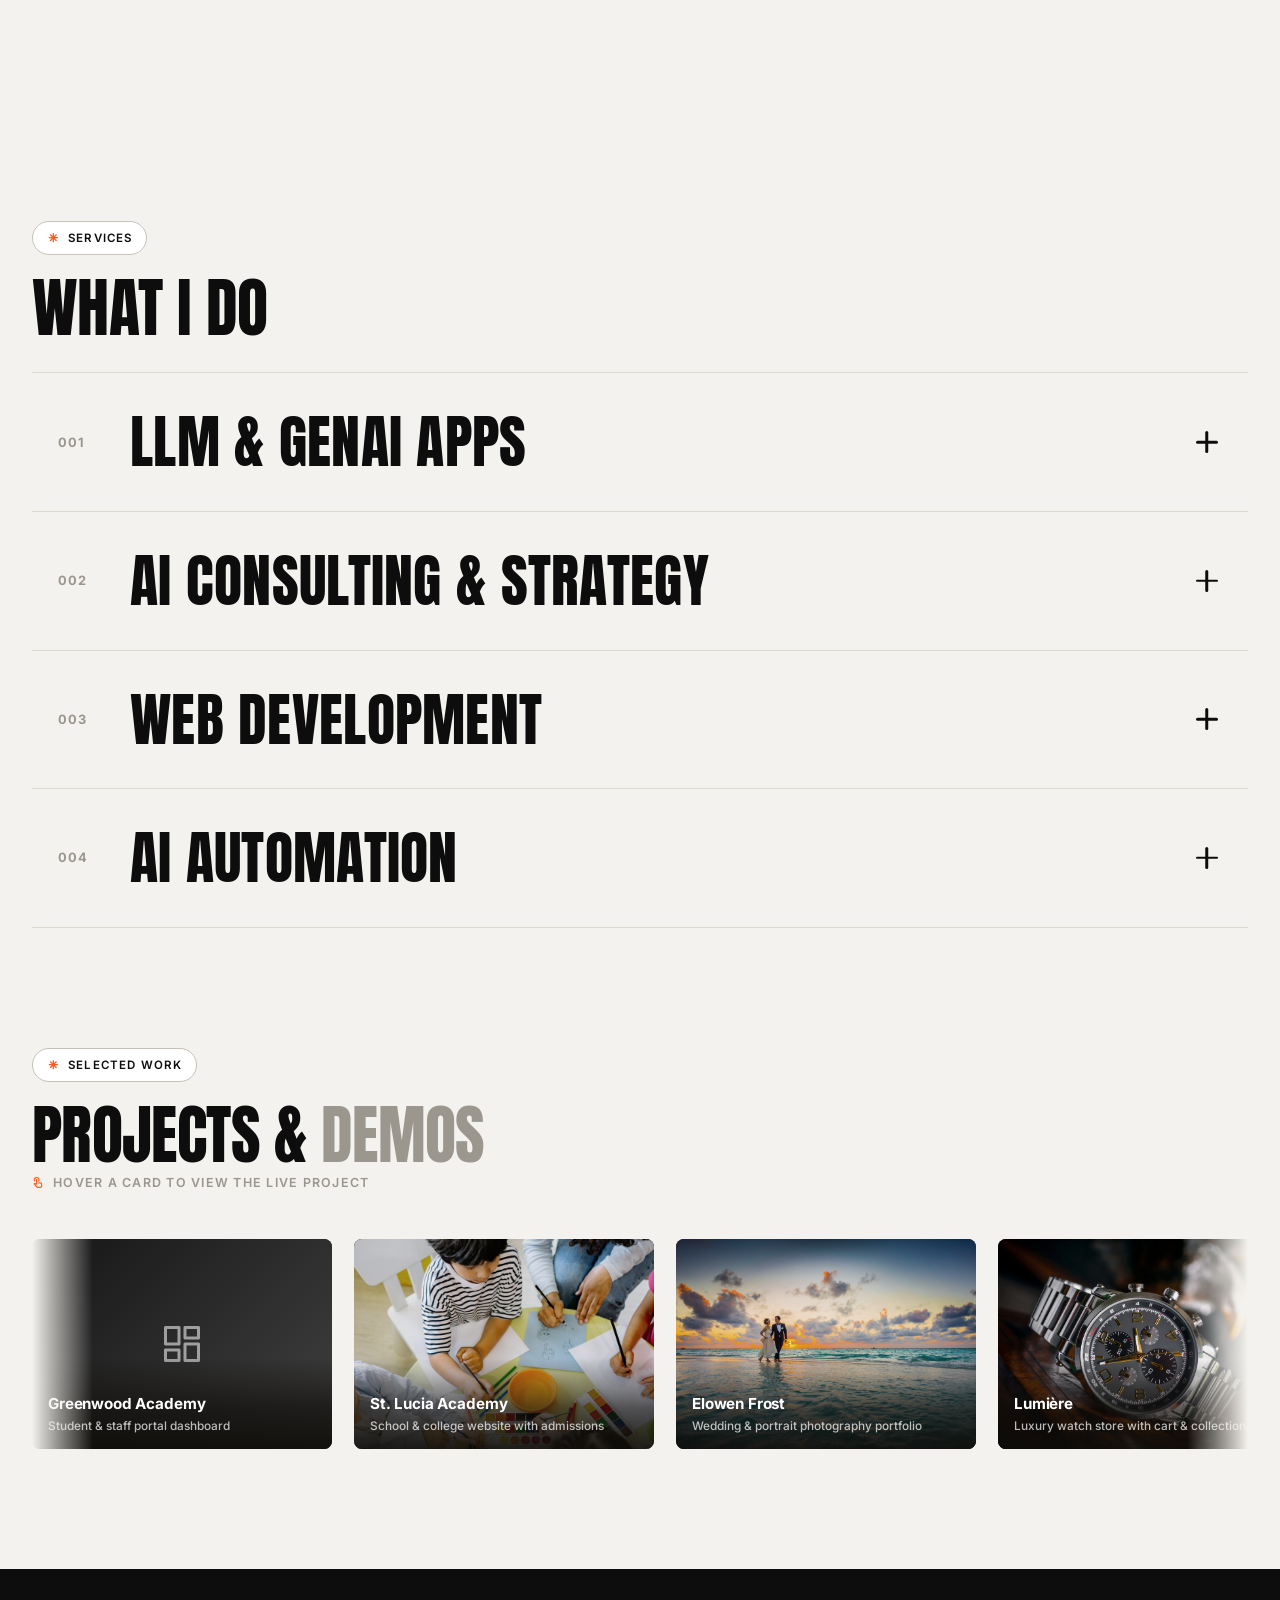
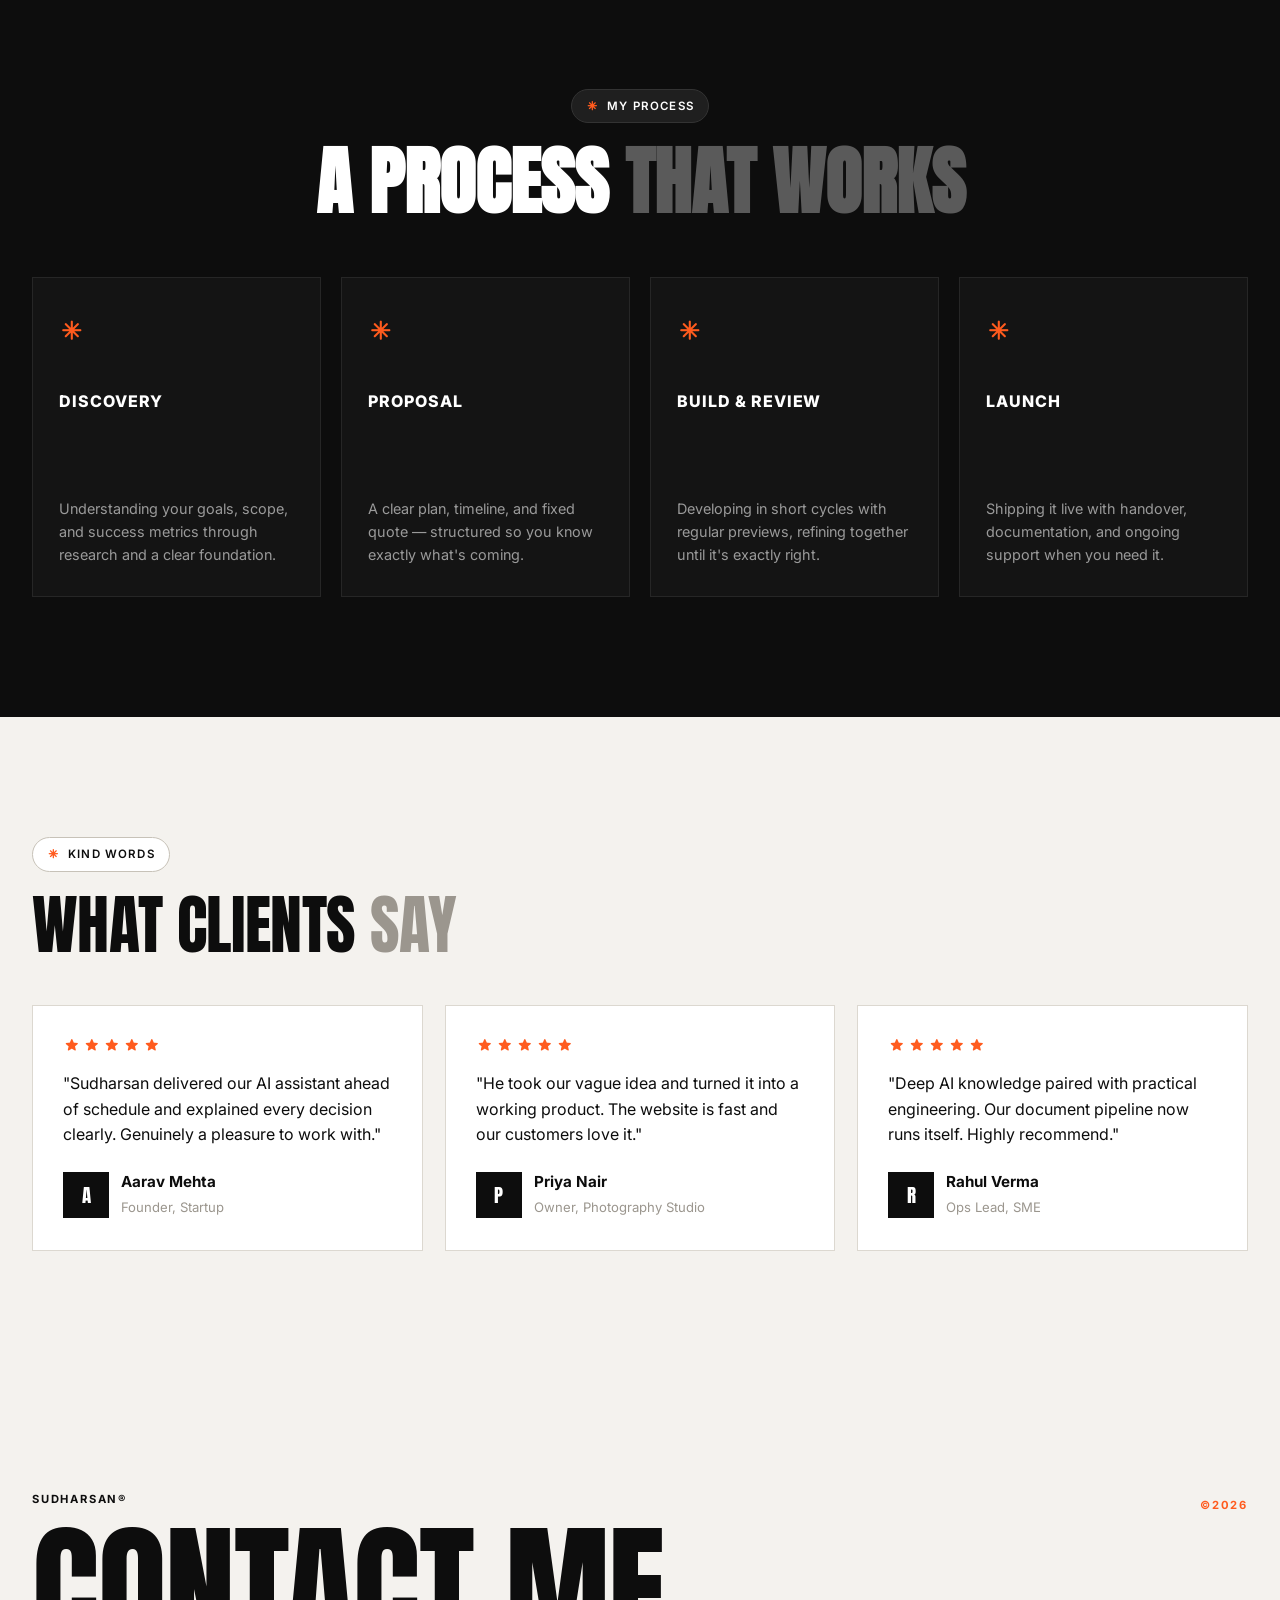
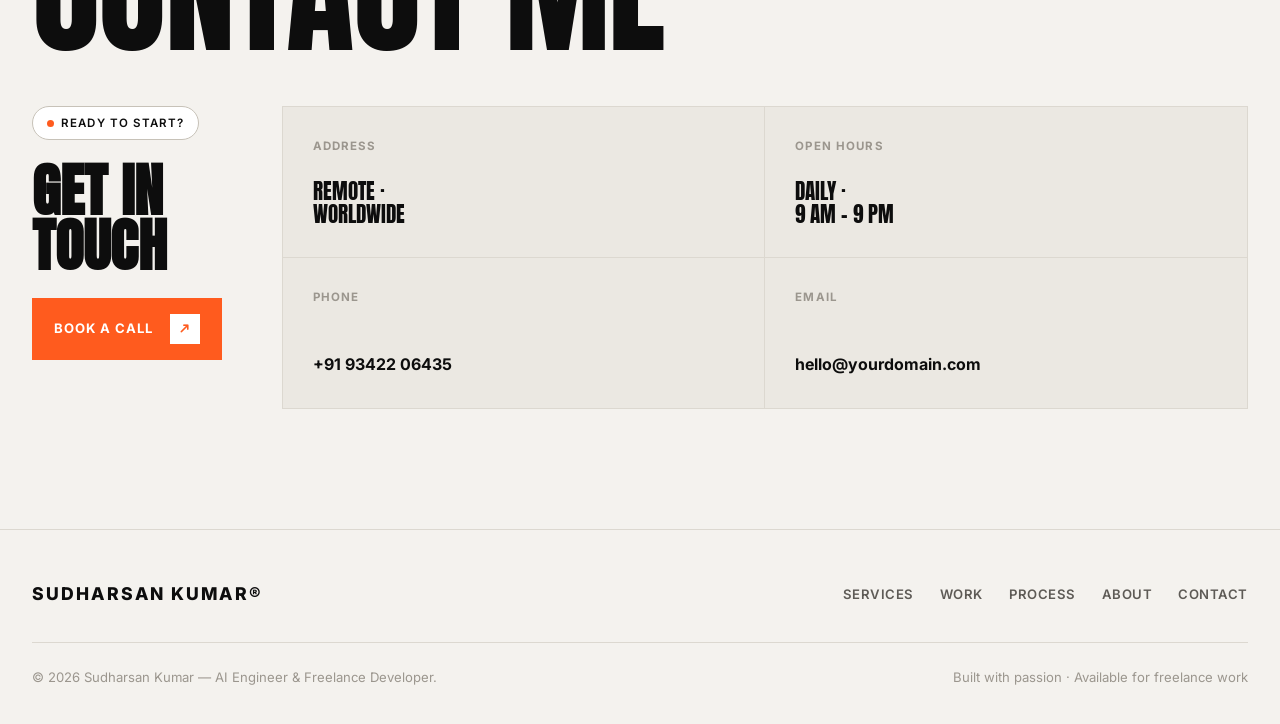
==== commit f185ac59: "Services accordion + hide-on-scroll navbar Co-Authored-By: Claude Opus 4.8 (1M context) <noreply@ant" ====
--- a/index.html
+++ b/index.html
@@ -52,12 +52,12 @@
           <div class="scroll-tag" style="margin-top:4px">[ Scroll to explore ]</div>
         </div>
       </div>
-      <h1 class="display"><span class="b">JUST A GUY WHO BUILT</span> <span class="g">AI SYSTEMS THAT ACTUALLY WORK.</span></h1>
+      <h1 class="display"><span class="b">AI THAT</span> <span class="g">SHIPS.</span></h1>
 
       <div class="hero-sub reveal">
         <div>
           <div class="sec-tag"><span class="pill"><span class="dot"></span> Available for freelance</span></div>
-          <p class="lead">Hi, I'm <b>Sudharsan</b> — an AI Engineer crafting <b>AI applications</b> by just turning ideas into working software.</p>
+          <p class="lead">Hi, I'm <b>Sudharsan</b> — just a guy who built <b>AI systems that actually work.</b></p>
           <div class="hero-cta">
             <a class="btn btn-orange" href="#contact">Book a call <span class="ico"><span class="msi">north_east</span></span></a>
             <a class="btn btn-out" href="#work">View my work</a>
@@ -98,51 +98,93 @@
     </div>
   </section>
 
-  <!-- services (scroll-pinned, one-by-one reveal) -->
-  <section id="services" class="srv-scroll" data-count="3">
-    <div class="srv-stage">
-      <div class="wrap">
-        <div class="srv-top">
-          <div class="sec-tag"><span class="pill"><span class="ast"><span class="msi">asterisk</span></span> Services</span></div>
-          <div class="srv-progress"><span class="bar" id="srvBar"></span><span class="idx" id="srvIdx">01 / 03</span></div>
-        </div>
-
-        <div class="srv-deck">
-          <!-- giant rotating number -->
-          <div class="srv-numwrap"><div class="srv-num" id="srvNum">01</div></div>
-
-          <!-- slides -->
-          <div class="srv-slides">
-            <article class="srv-slide active" data-i="0">
-              <div class="srv-kicker"><span class="ast"><span class="msi">asterisk</span></span> 001 — Service</div>
-              <h3 class="display">LLM &amp; <span class="o">GENAI</span> APPS</h3>
-              <p>Production-ready AI features powered by modern large language models — built to ship.</p>
-              <div class="tags"><span>RAG Chatbots</span><span>AI Agents</span><span>Doc Q&amp;A</span><span>Claude / GPT API</span></div>
-            </article>
-            <article class="srv-slide" data-i="1">
-              <div class="srv-kicker"><span class="ast"><span class="msi">asterisk</span></span> 002 — Service</div>
-              <h3 class="display">AI <span class="o">CONSULTING</span> &amp; STRATEGY</h3>
-              <p>Helping teams adopt AI the right way — practical, measurable, and grounded.</p>
-              <div class="tags"><span>Use-case Discovery</span><span>Architecture</span><span>Proof-of-Concepts</span><span>Cost &amp; Quality Tuning</span></div>
-            </article>
-            <article class="srv-slide" data-i="2">
-              <div class="srv-kicker"><span class="ast"><span class="msi">asterisk</span></span> 003 — Service</div>
-              <h3 class="display">WEB <span class="o">DEVELOPMENT</span></h3>
-              <p>Fast, responsive websites, stores &amp; apps — from landing pages to full SaaS products.</p>
-              <div class="tags"><span>Business Websites</span><span>E-commerce Stores</span><span>SaaS MVPs</span><span>API Dev &amp; Integration</span><span>Admin Dashboards</span><span>AI Integration</span></div>
+  <!-- services (accordion) -->
+  <section id="services" class="pad">
+    <div class="wrap">
+      <div class="sec-tag reveal"><span class="pill"><span class="ast"><span class="msi">asterisk</span></span> Services</span></div>
+      <h2 class="display reveal" style="font-size:clamp(2.2rem,5vw,4rem);margin-bottom:34px">WHAT I <span class="g">DO</span></h2>
+
+      <div class="svc-acc">
+
+        <div class="acc-item reveal">
+          <button class="acc-bar" aria-expanded="false">
+            <span class="acc-n">001</span>
+            <span class="acc-ttl">LLM &amp; GenAI Apps</span>
+            <span class="acc-ico"><span></span><span></span></span>
+          </button>
+          <div class="acc-panel">
+            <div class="acc-inner">
+              <p class="acc-desc">Production-ready AI features powered by modern large language models — built to ship, grounded, and measurable.</p>
+              <div class="acc-subs">
+                <span><i>+</i> RAG Chatbots</span>
+                <span><i>+</i> AI Agents</span>
+                <span><i>+</i> Document Q&amp;A</span>
+                <span><i>+</i> Claude / GPT API</span>
+              </div>
+            </div>
+          </div>
+        </div>
+
+        <div class="acc-item reveal">
+          <button class="acc-bar" aria-expanded="false">
+            <span class="acc-n">002</span>
+            <span class="acc-ttl">AI Consulting &amp; Strategy</span>
+            <span class="acc-ico"><span></span><span></span></span>
+          </button>
+          <div class="acc-panel">
+            <div class="acc-inner">
+              <p class="acc-desc">Helping teams adopt AI the right way — practical, measurable, and built to last, from first idea to working proof.</p>
+              <div class="acc-subs">
+                <span><i>+</i> Use-case Discovery</span>
+                <span><i>+</i> Architecture</span>
+                <span><i>+</i> Proof-of-Concepts</span>
+                <span><i>+</i> Cost &amp; Quality Tuning</span>
+              </div>
+            </div>
+          </div>
+        </div>
+
+        <div class="acc-item reveal">
+          <button class="acc-bar" aria-expanded="false">
+            <span class="acc-n">003</span>
+            <span class="acc-ttl">Web Development</span>
+            <span class="acc-ico"><span></span><span></span></span>
+          </button>
+          <div class="acc-panel">
+            <div class="acc-inner">
+              <p class="acc-desc">Fast, responsive websites, stores &amp; apps — from landing pages to full SaaS products. Six things I build:</p>
+              <div class="acc-subs">
+                <span><i>+</i> Business Websites</span>
+                <span><i>+</i> E-commerce Stores</span>
+                <span><i>+</i> SaaS MVPs</span>
+                <span><i>+</i> API Dev &amp; Integration</span>
+                <span><i>+</i> Admin Dashboards</span>
+                <span><i>+</i> AI Integration</span>
+              </div>
               <a class="srv-more" href="/services">See all web services <span class="msi">north_east</span></a>
-            </article>
-          </div>
-
-          <!-- visual panels (cross-fade per service) -->
-          <div class="srv-visual">
-            <div class="vp active" data-i="0" style="background:linear-gradient(135deg,#ff7a45,#c2410c)"></div>
-            <div class="vp" data-i="1" style="background:linear-gradient(135deg,#1b1b1b,#3a3a3a)"></div>
-            <div class="vp" data-i="2" style="background:linear-gradient(135deg,#ffb38a,#ff5b1e)"></div>
-          </div>
-        </div>
-
-        <div class="srv-hint" id="srvHint"><span class="msi">expand_more</span> Keep scrolling</div>
+            </div>
+          </div>
+        </div>
+
+        <div class="acc-item reveal">
+          <button class="acc-bar" aria-expanded="false">
+            <span class="acc-n">004</span>
+            <span class="acc-ttl">AI Automation</span>
+            <span class="acc-ico"><span></span><span></span></span>
+          </button>
+          <div class="acc-panel">
+            <div class="acc-inner">
+              <p class="acc-desc">Automating repetitive work with document intelligence, pipelines and smart integrations that save real hours.</p>
+              <div class="acc-subs">
+                <span><i>+</i> OCR &amp; Extraction</span>
+                <span><i>+</i> Workflow Automation</span>
+                <span><i>+</i> Data Pipelines</span>
+                <span><i>+</i> API Integration</span>
+              </div>
+            </div>
+          </div>
+        </div>
+
       </div>
     </div>
   </section>
@@ -292,45 +334,35 @@
     mb.addEventListener('click',()=>nl.classList.toggle('open'));
     nl.querySelectorAll('a').forEach(a=>a.addEventListener('click',()=>nl.classList.remove('open')));
 
-    // ===== scroll-pinned services: reveal one-by-one as you scroll through =====
+    // header: solidify once scrolled; hide on scroll-down, reveal on scroll-up
+    const hdr=document.querySelector('header');
+    let lastY=scrollY;
+    const onScroll=()=>{
+      const y=scrollY;
+      hdr.classList.toggle('scrolled',y>40);
+      // only hide once past the header height; always show near the very top
+      if(y>120 && y>lastY+4 && !nl.classList.contains('open')){ hdr.classList.add('nav-hidden'); }
+      else if(y<lastY-4 || y<=120){ hdr.classList.remove('nav-hidden'); }
+      lastY=y;
+    };
+    addEventListener('scroll',onScroll,{passive:true});
+    onScroll();
+
+    // ===== services accordion: hover to open (desktop), tap to toggle (touch) =====
     (function(){
-      const sec=document.getElementById('services'); if(!sec)return;
-      const slides=[...sec.querySelectorAll('.srv-slide')];
-      const panels=[...sec.querySelectorAll('.vp')];
-      const num=document.getElementById('srvNum');
-      const bar=document.getElementById('srvBar');
-      const idx=document.getElementById('srvIdx');
-      const hint=document.getElementById('srvHint');
-      const N=slides.length;
-      let current=-1;
-      const pad=n=>String(n+1).padStart(2,'0');
-
-      function setActive(i){
-        if(i===current)return; current=i;
-        slides.forEach((s,k)=>s.classList.toggle('active',k===i));
-        panels.forEach((p,k)=>p.classList.toggle('active',k===i));
-        num.textContent=pad(i);
-        // number nudges up as it changes
-        num.style.transform='translateY(-14px)';requestAnimationFrame(()=>num.style.transform='');
-        if(bar)bar.parentElement.style.setProperty('--p',((i+1)/N*100)+'%');
-        if(idx)idx.textContent=pad(i)+' / '+String(N).padStart(2,'0');
+      const items=[...document.querySelectorAll('#services .acc-item')]; if(!items.length)return;
+      const open =it=>{items.forEach(x=>{const on=x===it;x.classList.toggle('open',on);
+        x.querySelector('.acc-bar').setAttribute('aria-expanded',on);});};
+      const closeAll=()=>items.forEach(x=>{x.classList.remove('open');
+        x.querySelector('.acc-bar').setAttribute('aria-expanded','false');});
+
+      if(matchMedia('(hover:hover) and (pointer:fine)').matches){
+        items.forEach(it=>it.addEventListener('pointerenter',()=>open(it)));
+        document.querySelector('#services .svc-acc').addEventListener('pointerleave',closeAll);
       }
-
-      function onScroll(){
-        // skip the pinned math on mobile (section is un-pinned via CSS)
-        if(matchMedia('(max-width:680px)').matches){slides.forEach(s=>s.classList.add('active'));return;}
-        const r=sec.getBoundingClientRect();
-        const total=sec.offsetHeight-window.innerHeight;     // scrollable distance inside the pin
-        const scrolled=Math.min(Math.max(-r.top,0),total);
-        const prog=total>0?scrolled/total:0;                  // 0..1 through the section
-        let i=Math.floor(prog*N); if(i>=N)i=N-1; if(i<0)i=0;
-        setActive(i);
-        // hide the "keep scrolling" hint on the last slide
-        if(hint)hint.style.opacity = i>=N-1 ? '0' : '1';
-      }
-      addEventListener('scroll',onScroll,{passive:true});
-      addEventListener('resize',onScroll);
-      onScroll();
+      items.forEach(it=>it.querySelector('.acc-bar').addEventListener('click',()=>{
+        it.classList.contains('open') ? closeAll() : open(it);
+      }));
     })();
 
     // ===== work marquee: duplicate cards so the loop is seamless =====
--- a/style.css
+++ b/style.css
@@ -54,7 +54,16 @@
     .btn-out:hover{border-color:var(--ink)}
 
     /* header */
-    header{position:fixed;top:0;left:0;right:0;z-index:50;mix-blend-mode:difference}
+    header{position:fixed;top:0;left:0;right:0;z-index:50;mix-blend-mode:difference;
+      transition:background .3s ease,box-shadow .3s ease,transform .4s cubic-bezier(.2,.8,.2,1)}
+    /* hide on scroll-down, reveal on scroll-up */
+    header.nav-hidden{transform:translateY(-100%)}
+    /* once scrolled past the hero top: solid bar, dark text, no blend (stops the big headline bleeding through) */
+    header.scrolled{mix-blend-mode:normal;background:rgba(244,242,238,.88);backdrop-filter:blur(10px);
+      -webkit-backdrop-filter:blur(10px);box-shadow:0 1px 0 var(--line)}
+    header.scrolled .brand,header.scrolled .nav-links a,header.scrolled .menu-btn{color:var(--ink)}
+    header.scrolled .nav-call{color:var(--ink);border-color:var(--line-2)}
+    header.scrolled .nav-call:hover{background:var(--ink);color:#fff;border-color:var(--ink)}
     .nav{display:flex;align-items:center;justify-content:space-between;height:80px}
     .brand{font-family:'Inter';font-weight:800;font-size:.95rem;letter-spacing:.12em;text-transform:uppercase;color:#fff}
     .nav-links{display:flex;gap:30px;align-items:center}
@@ -76,7 +85,7 @@
     .hero{padding:150px 0 70px;position:relative}
     .hero .top-row{display:flex;justify-content:space-between;align-items:flex-start;gap:20px}
     .hero .top-row .micro{color:var(--ink)}
-    .hero h1{font-size:clamp(1.6rem,3.6vw,3.4rem);margin:6px 0 0;line-height:1;max-width:18ch}
+    .hero h1{font-size:clamp(3.4rem,13vw,12rem);margin:6px 0 0}
     .hero h1 .b{color:var(--ink)} .hero h1 .g{color:var(--faint)}
     .hero .scroll-tag{font-family:'Inter';font-weight:600;font-size:.72rem;letter-spacing:.14em;text-transform:uppercase;color:var(--faint)}
     .hero-sub{margin-top:56px}
@@ -116,50 +125,11 @@
     .impact-imgs .ph::after{content:"";position:absolute;inset:0;background:repeating-linear-gradient(45deg,rgba(255,255,255,.05) 0 12px,transparent 12px 24px)}
     .impact-imgs .ph.dark{background:linear-gradient(135deg,#1b1b1b,#3a3a3a)}
 
-    /* services — scroll-pinned one-by-one reveal */
-    .srv-scroll{position:relative;height:340vh}            /* tall track = scroll room for 3 slides */
-    .srv-stage{position:sticky;top:0;height:100vh;display:flex;flex-direction:column;justify-content:center;overflow:hidden}
-    .srv-stage .wrap{width:100%}
-    .srv-top{display:flex;justify-content:space-between;align-items:center;margin-bottom:28px}
-    .srv-progress{display:flex;align-items:center;gap:14px}
-    .srv-progress .bar{width:140px;height:3px;background:var(--line-2);position:relative;overflow:hidden}
-    .srv-progress .bar::after{content:"";position:absolute;left:0;top:0;bottom:0;width:var(--p,33%);background:var(--orange);transition:width .5s cubic-bezier(.5,0,.2,1)}
-    .srv-progress .idx{font-family:'Inter';font-weight:700;font-size:.8rem;letter-spacing:.08em;color:var(--dim)}
-
-    .srv-deck{position:relative;display:grid;grid-template-columns:1fr 1fr;gap:60px;align-items:center}
-    /* giant ghost number — faint, spans the whole deck behind the content */
-    .srv-numwrap{position:absolute;inset:0;z-index:0;pointer-events:none;display:flex;align-items:center;justify-content:center;overflow:hidden}
-    .srv-num{font-family:'Anton';font-size:clamp(16rem,32vw,30rem);line-height:.8;color:transparent;
-      -webkit-text-stroke:1.5px var(--line-2);opacity:.3;transition:transform .5s cubic-bezier(.5,0,.2,1),opacity .5s}
-
-    /* left column: the text slides (stacked, cross-fade) */
-    .srv-slides{position:relative;z-index:2;min-height:min(440px,56vh)}
-    .srv-slide{position:absolute;inset:0;opacity:0;transform:translateY(40px);pointer-events:none;
-      display:flex;flex-direction:column;justify-content:center;
-      transition:opacity .6s cubic-bezier(.2,.7,.2,1),transform .6s cubic-bezier(.2,.7,.2,1)}
-    .srv-slide.active{opacity:1;transform:none;pointer-events:auto}
-    .srv-kicker{display:inline-flex;align-items:center;gap:8px;font-family:'Inter';font-weight:700;font-size:.78rem;letter-spacing:.1em;text-transform:uppercase;color:var(--orange);margin-bottom:16px}
-    .srv-slide h3{font-size:clamp(2.4rem,4.5vw,4rem);line-height:.95;margin-bottom:16px}
-    .srv-slide h3 .o{color:var(--orange)}
-    .srv-slide p{color:var(--dim);font-size:1.05rem;max-width:440px;margin-bottom:22px}
-    .srv-slide .tags{display:flex;flex-wrap:wrap;gap:10px}
-    .srv-slide .tags span{background:#fff;border:1px solid var(--line);font-size:.78rem;font-weight:600;padding:9px 14px;color:var(--ink);white-space:nowrap}
+    /* "See all web services" link inside the Web Development accordion drawer */
     .srv-more{display:inline-flex;align-items:center;gap:6px;margin-top:22px;font-family:'Inter';font-weight:700;
       font-size:.82rem;letter-spacing:.02em;color:var(--orange);text-decoration:none;border-bottom:1px solid transparent;transition:border-color .25s}
     .srv-more:hover{border-color:var(--orange)}
     .srv-more .msi{font-size:1rem}
-
-    /* right column: visual panel — explicit height so it fills the column
-       (aspect-ratio alone collapses because the .vp children are absolute) */
-    .srv-visual{position:relative;z-index:2;width:100%;height:min(460px,58vh);border-radius:8px;overflow:hidden;box-shadow:0 30px 60px rgba(0,0,0,.12)}
-    .srv-visual .vp{position:absolute;inset:0;opacity:0;transform:scale(1.08);transition:opacity .7s ease,transform .9s cubic-bezier(.2,.7,.2,1)}
-    .srv-visual .vp.active{opacity:1;transform:none}
-    .srv-visual .vp::after{content:"";position:absolute;inset:0;background:repeating-linear-gradient(45deg,rgba(255,255,255,.06) 0 14px,transparent 14px 28px)}
-
-    .srv-hint{position:absolute;bottom:34px;left:32px;z-index:3;display:flex;align-items:center;gap:7px;
-      font-family:'Inter';font-weight:600;font-size:.74rem;letter-spacing:.12em;text-transform:uppercase;color:var(--faint);transition:opacity .4s}
-    .srv-hint .msi{animation:srvBob 1.6s ease-in-out infinite}
-    @keyframes srvBob{0%,100%{transform:translateY(0)}50%{transform:translateY(5px)}}
 
     /* reduced-motion / no-pin fallback handled in the responsive block + JS */
 
@@ -261,20 +231,8 @@
     @media(max-width:1000px){
       .hero-sub,.impact,.contact .get{grid-template-columns:1fr;gap:34px}
       .impact .right{padding-top:0}
-      .srv-deck{grid-template-columns:1fr;gap:30px}
-      .srv-visual{aspect-ratio:16/10}
-      .srv-numwrap{top:-80px;height:200px}
       .work-grid,.proc-cards,.tgrid{grid-template-columns:1fr}
       .proc-cards{grid-template-columns:repeat(2,1fr)}
-    }
-    /* mobile / reduced-motion: drop the scroll-pin, show services stacked */
-    @media(max-width:680px),(prefers-reduced-motion:reduce){
-      .srv-scroll{height:auto}
-      .srv-stage{position:static;height:auto;padding:70px 0;display:block}
-      .srv-numwrap,.srv-hint,.srv-progress{display:none}
-      .srv-slides{min-height:0}
-      .srv-slide{position:relative;opacity:1;transform:none;pointer-events:auto;padding:34px 0;border-top:1px solid var(--line)}
-      .srv-visual{display:none}
     }
     @media(max-width:620px){
       .nav-links{display:none}.menu-btn{display:block}
@@ -296,88 +254,62 @@
 .svc-page-hero .meta-row{display:flex;justify-content:flex-end;gap:8px;align-items:baseline;color:var(--faint)}
 .svc-page-hero .meta-row .scroll-tag{font-size:.72rem;letter-spacing:.14em;text-transform:uppercase}
 
-/* big white panel holding the service rows */
-.svc-panel{background:#fff;border:1px solid var(--line);padding:20px clamp(20px,4vw,60px) 40px}
-.srow{display:grid;grid-template-columns:90px 1.1fr 1fr;gap:40px;align-items:start;padding:48px 0;border-top:1px solid var(--line)}
-.srow:first-child{border-top:0}
-.srow .n{font-family:'Inter';font-weight:700;font-size:.95rem;color:var(--orange);display:flex;align-items:center;gap:8px;padding-top:6px}
-.srow .ttl{font-family:'Anton';text-transform:uppercase;font-size:clamp(2.2rem,5vw,3.6rem);line-height:.95;color:var(--ink);transition:color .4s}
-.srow.active .ttl{color:var(--orange)}              /* in-view row highlights orange */
-.srow .desc{font-family:'Inter';font-weight:700;font-size:clamp(1rem,1.6vw,1.35rem);letter-spacing:-.01em;text-transform:uppercase;color:var(--dim);line-height:1.3}
-.srow .tags{display:flex;flex-wrap:wrap;gap:8px;margin-top:18px}
-.srow .tags span{background:var(--panel);font-size:.74rem;font-weight:600;padding:7px 12px;color:var(--ink)}
-.srow .view{display:inline-flex;align-items:center;justify-content:space-between;gap:30px;background:var(--panel);border-left:3px solid var(--orange);
-  padding:14px 16px;margin-top:22px;font-family:'Inter';font-weight:700;font-size:.78rem;letter-spacing:.08em;text-transform:uppercase;min-width:200px;transition:.2s}
-.srow .view .sq{width:28px;height:28px;background:var(--orange);color:#fff;display:grid;place-items:center}
-.srow .view:hover{background:var(--ink);color:#fff}
-.srow .view:hover .sq{background:#fff;color:var(--orange)}
-.srow .thumb-img{grid-column:2/3;margin-top:24px;aspect-ratio:16/7;border-radius:2px;overflow:hidden;position:relative}
-.srow .thumb-img .g{position:absolute;inset:0}
-.srow .thumb-img .pat{position:absolute;inset:0;opacity:.55}
-
-/* Web Development sub-services grid */
-.subsvc{border-top:1px solid var(--line);padding:40px 0 8px}
-.subsvc-head{display:flex;align-items:center;gap:10px;font-family:'Inter';font-weight:700;font-size:.78rem;
-  letter-spacing:.1em;text-transform:uppercase;color:var(--orange);margin-bottom:28px}
-.subsvc-grid{display:grid;grid-template-columns:repeat(3,1fr);gap:18px;perspective:1400px}
-.subcard{position:relative;background:var(--panel);border:1px solid var(--line);border-top:3px solid transparent;
-  padding:24px 22px;overflow:hidden;
-  /* hover transition only — the entry transition is set inline by JS so it doesn't fight the stagger */
-  transition:transform .4s cubic-bezier(.2,.7,.2,1),box-shadow .4s,border-color .4s}
-
-/* --- scroll-entry "deal the cards" state --- */
-.subcard{opacity:0;transform:translateY(70px) rotateX(-32deg) scale(.94);transform-origin:50% 100%}
-.subcard.dealt{opacity:1;transform:none}
-.subcard.dealt{transition:opacity .7s cubic-bezier(.2,.8,.2,1),transform .8s cubic-bezier(.16,.84,.3,1)}
-
-/* orange accent bar draws across as the card lands */
-.subcard::after{content:"";position:absolute;top:-3px;left:0;height:3px;width:100%;background:var(--orange);
-  transform:scaleX(0);transform-origin:left;transition:transform .6s cubic-bezier(.2,.8,.2,1) .25s}
-.subcard.dealt::after{transform:scaleX(1)}
-
-/* spotlight glow that follows the cursor on hover (vars set by JS) */
-.subcard::before{content:"";position:absolute;inset:0;pointer-events:none;opacity:0;transition:opacity .35s;
-  background:radial-gradient(420px circle at var(--mx,50%) var(--my,0%),rgba(255,91,30,.16),transparent 60%)}
-.subcard:hover::before{opacity:1}
-
-.subcard:hover{transform:translateY(-7px);box-shadow:0 22px 44px rgba(0,0,0,.13)}
-
-.subcard .ic{font-size:1.9rem;color:var(--orange);margin-bottom:12px;display:block;
-  transform:scale(.4) rotate(-25deg);opacity:0;transition:transform .55s cubic-bezier(.2,1.4,.4,1) .2s,opacity .4s .2s}
-.subcard.dealt .ic{transform:none;opacity:1}
-.subcard:hover .ic{animation:icPop .6s cubic-bezier(.2,1.5,.4,1)}
-@keyframes icPop{40%{transform:scale(1.18) rotate(8deg)}}
-
-.subcard h4{font-family:'Inter';font-weight:700;font-size:1.02rem;letter-spacing:-.01em;color:var(--ink);margin-bottom:14px;line-height:1.2}
-.subcard ul{list-style:none;display:flex;flex-direction:column;gap:8px}
-.subcard li{position:relative;padding-left:18px;font-size:.86rem;color:var(--dim);line-height:1.4;
-  opacity:0;transform:translateX(-10px);transition:opacity .45s ease,transform .45s cubic-bezier(.2,.8,.2,1)}
-.subcard.dealt li{opacity:1;transform:none}
-/* list items cascade: each li waits a little longer than the previous */
-.subcard.dealt li:nth-child(1){transition-delay:.30s}
-.subcard.dealt li:nth-child(2){transition-delay:.37s}
-.subcard.dealt li:nth-child(3){transition-delay:.44s}
-.subcard.dealt li:nth-child(4){transition-delay:.51s}
-.subcard.dealt li:nth-child(5){transition-delay:.58s}
-.subcard.dealt li:nth-child(6){transition-delay:.65s}
-.subcard li::before{content:"";position:absolute;left:0;top:.55em;width:6px;height:6px;background:var(--orange);
-  transform:rotate(45deg);transition:transform .3s}
-.subcard li:hover::before{transform:rotate(225deg) scale(1.3)}
-
-@media(prefers-reduced-motion:reduce){
-  .subcard,.subcard .ic,.subcard li,.subcard::after{transition:none!important;animation:none!important;
-    opacity:1!important;transform:none!important}
+/* ===== services accordion ===== */
+.svc-acc{border-top:1px solid var(--line)}
+.acc-item{border-bottom:1px solid var(--line);position:relative}
+/* orange wash that wipes in behind an open row */
+.acc-item::before{content:"";position:absolute;inset:0;background:var(--orange-soft);opacity:0;
+  transition:opacity .4s ease;pointer-events:none;z-index:0}
+.acc-item.open::before{opacity:1}
+
+.acc-bar{position:relative;z-index:1;width:100%;display:flex;align-items:center;gap:clamp(16px,3vw,40px);
+  background:none;border:0;cursor:pointer;text-align:left;padding:clamp(24px,3.4vw,40px) clamp(8px,2vw,28px);
+  font-family:inherit;color:inherit}
+.acc-n{font-family:'Inter';font-weight:700;font-size:.8rem;letter-spacing:.08em;color:var(--faint);
+  transition:color .35s;min-width:34px}
+.acc-item.open .acc-n,.acc-bar:hover .acc-n{color:var(--orange)}
+.acc-ttl{flex:1;font-family:'Anton';text-transform:uppercase;letter-spacing:.005em;
+  font-size:clamp(1.9rem,5vw,3.6rem);line-height:1;color:var(--ink);transition:transform .4s cubic-bezier(.2,.8,.2,1)}
+.acc-item.open .acc-ttl,.acc-bar:hover .acc-ttl{transform:translateX(8px)}
+
+/* + / x toggle, drawn with two bars so it can rotate cleanly */
+.acc-ico{position:relative;flex:0 0 auto;width:30px;height:30px}
+.acc-ico span{position:absolute;top:50%;left:50%;width:22px;height:2.5px;background:var(--ink);border-radius:2px;
+  transition:transform .4s cubic-bezier(.2,.8,.2,1),background .35s}
+.acc-ico span:nth-child(1){transform:translate(-50%,-50%)}
+.acc-ico span:nth-child(2){transform:translate(-50%,-50%) rotate(90deg)}
+.acc-bar:hover .acc-ico span{background:var(--orange)}
+.acc-item.open .acc-ico span{background:var(--orange)}
+.acc-item.open .acc-ico span:nth-child(1){transform:translate(-50%,-50%) rotate(135deg)}
+.acc-item.open .acc-ico span:nth-child(2){transform:translate(-50%,-50%) rotate(45deg)}
+
+/* the drawer — animated via max-height/grid for a smooth draw-down */
+.acc-panel{position:relative;z-index:1;display:grid;grid-template-rows:0fr;
+  transition:grid-template-rows .5s cubic-bezier(.2,.8,.2,1)}
+.acc-item.open .acc-panel{grid-template-rows:1fr}
+.acc-panel>.acc-inner{overflow:hidden;min-height:0}
+.acc-inner{padding:0 clamp(8px,2vw,28px);opacity:0;transform:translateY(10px);
+  transition:opacity .4s ease .05s,transform .45s cubic-bezier(.2,.8,.2,1) .05s,padding .4s ease}
+.acc-item.open .acc-inner{opacity:1;transform:none;padding-bottom:clamp(28px,3vw,40px)}
+.acc-inner{padding-left:calc(clamp(8px,2vw,28px) + 34px + clamp(16px,3vw,40px))} /* align under the title */
+
+.acc-desc{max-width:560px;color:var(--dim);font-size:1rem;line-height:1.55;margin-bottom:20px}
+.acc-subs{display:flex;flex-wrap:wrap;gap:10px 26px}
+.acc-subs span{display:inline-flex;align-items:center;gap:9px;font-family:'Inter';font-weight:600;
+  font-size:.95rem;color:var(--ink)}
+.acc-subs span i{font-style:normal;color:var(--orange);font-weight:700;font-size:1.1rem;line-height:1;
+  transition:transform .3s}
+.acc-subs span:hover i{transform:rotate(90deg)}
+
+@media(max-width:560px){
+  .acc-n{display:none}
+  .acc-inner{padding-left:clamp(8px,2vw,28px)}
 }
 
 /* one-by-one reveal for the rows */
 .rise{opacity:0;transform:translateY(60px);transition:opacity .8s cubic-bezier(.2,.8,.2,1),transform .8s cubic-bezier(.2,.8,.2,1)}
 .rise.in{opacity:1;transform:none}
 
-@media(max-width:820px){
-  .srow{grid-template-columns:50px 1fr;gap:20px}
-  .srow .thumb-img{grid-column:1/-1}
-  .subsvc-grid{grid-template-columns:1fr}
+@media(prefers-reduced-motion:reduce){
+  .acc-ttl,.acc-ico span,.acc-panel,.acc-inner,.acc-item::before{transition:none!important}
 }
-@media(min-width:821px) and (max-width:1100px){
-  .subsvc-grid{grid-template-columns:repeat(2,1fr)}
-}
